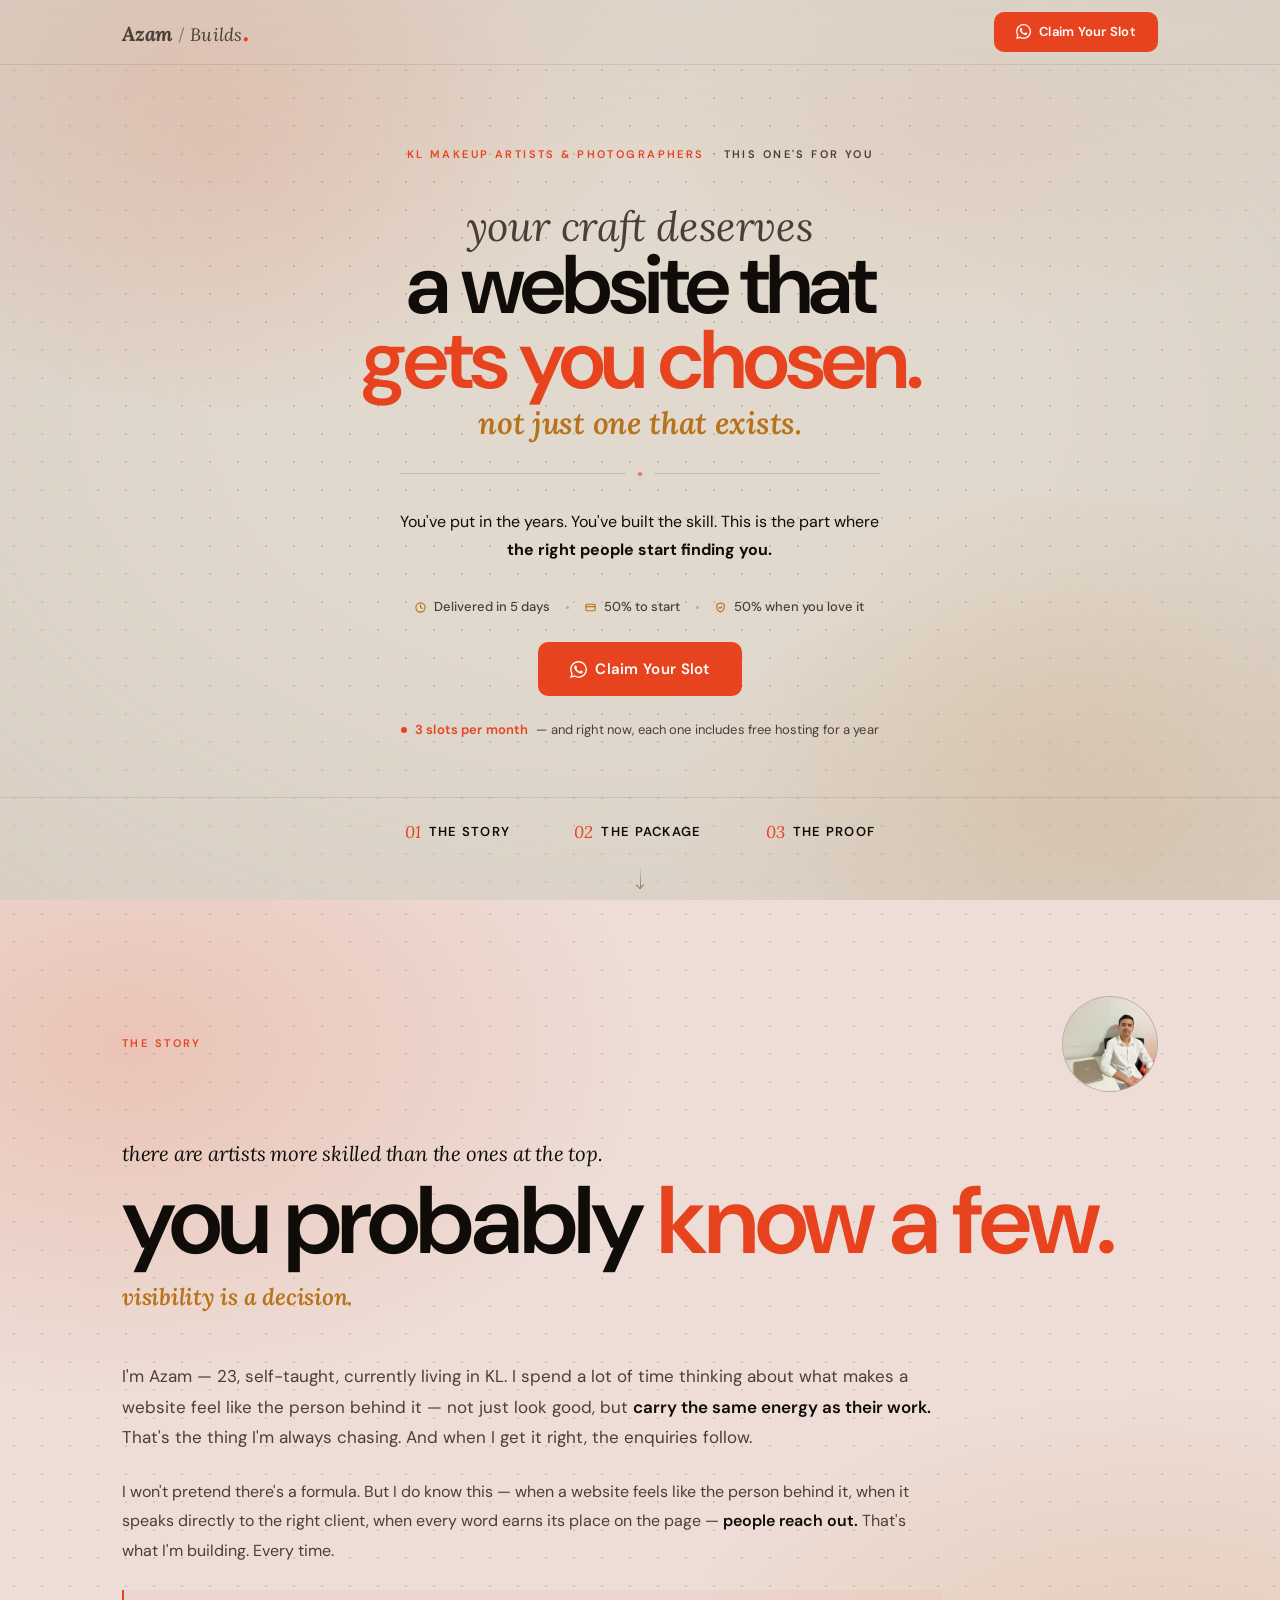
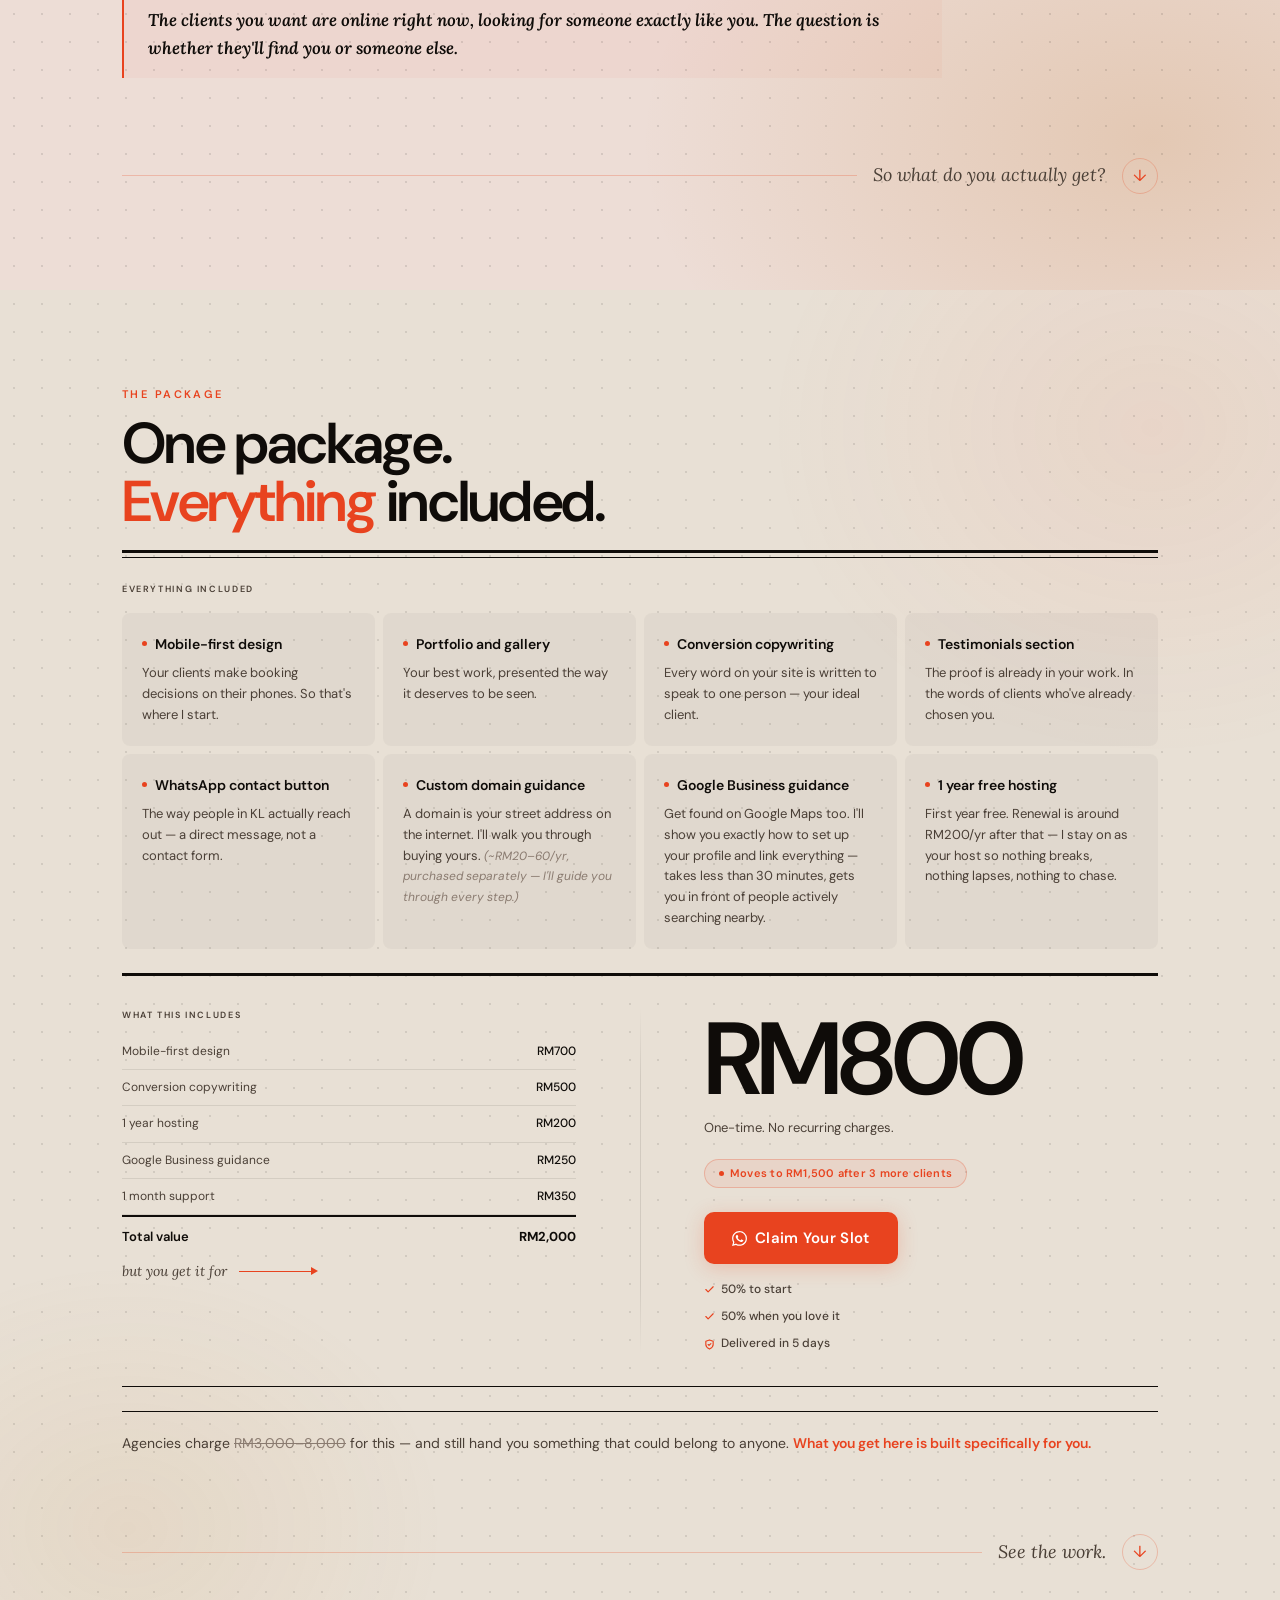
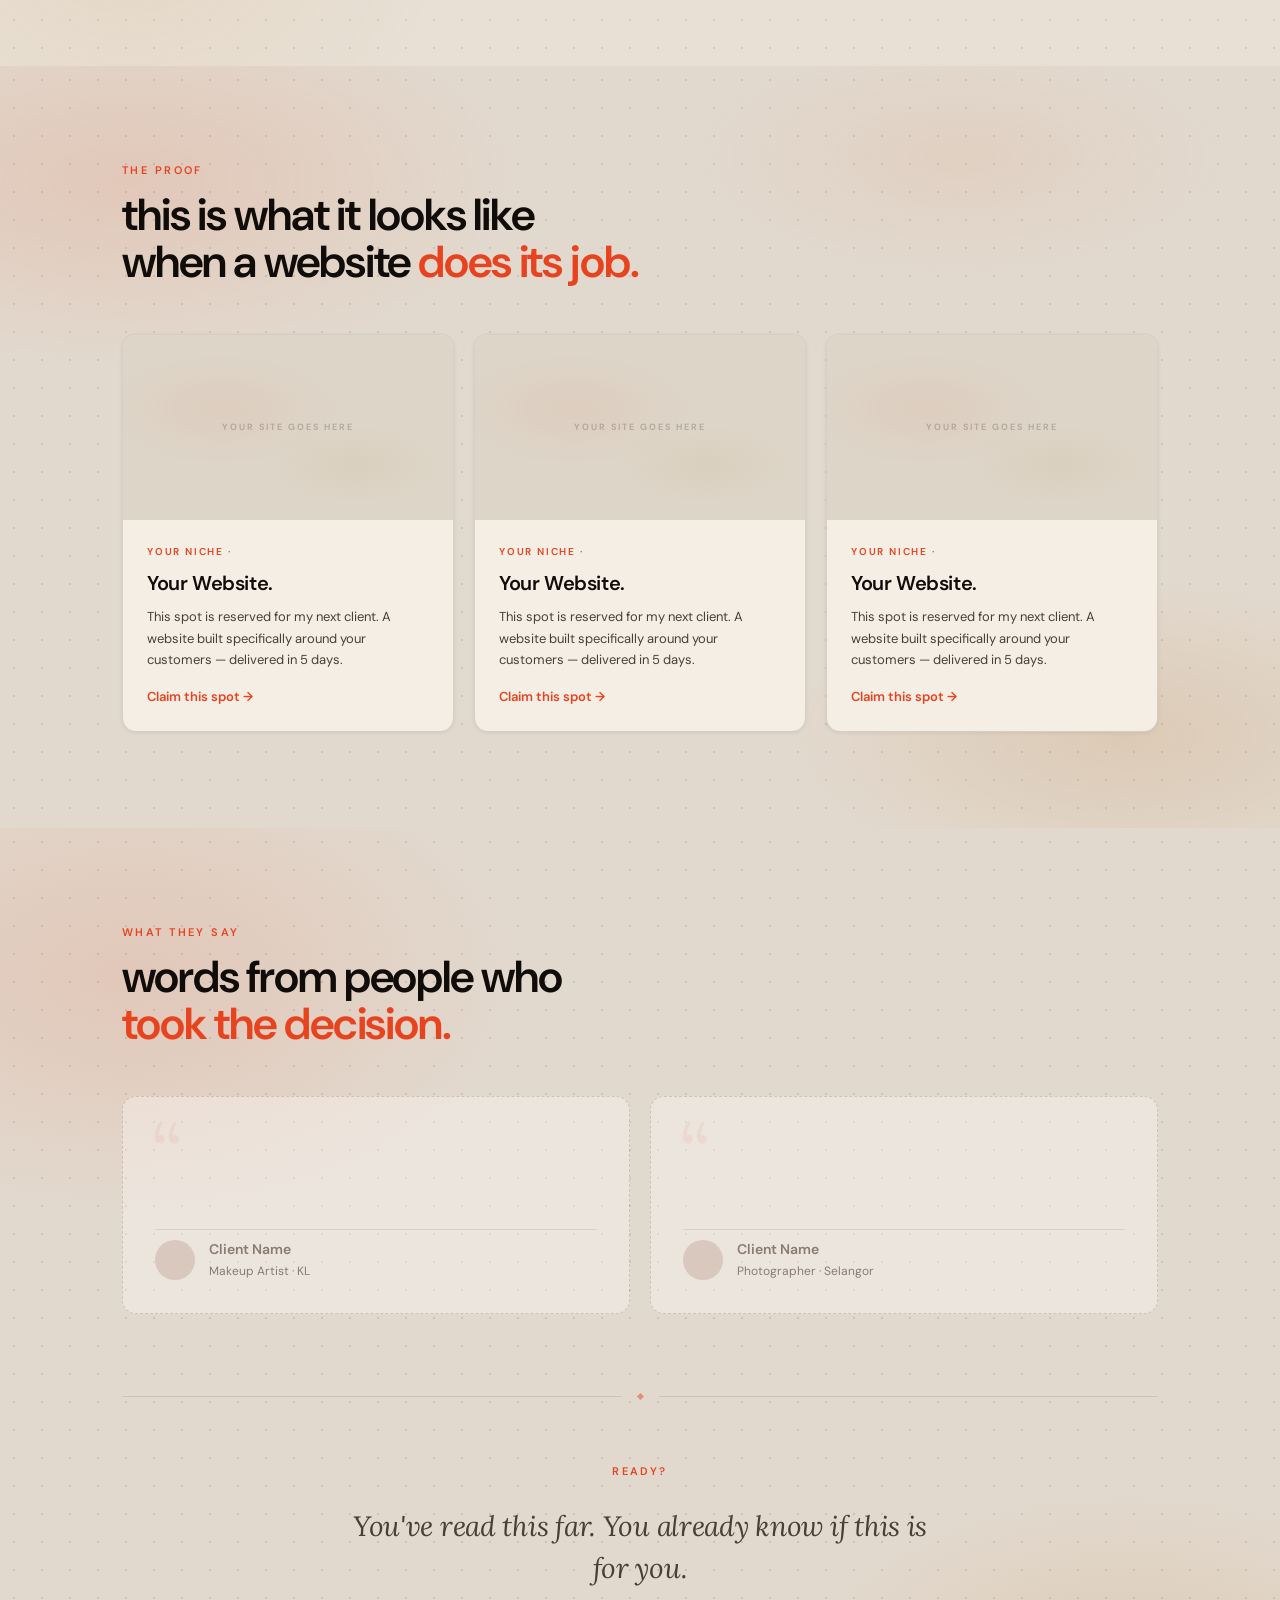
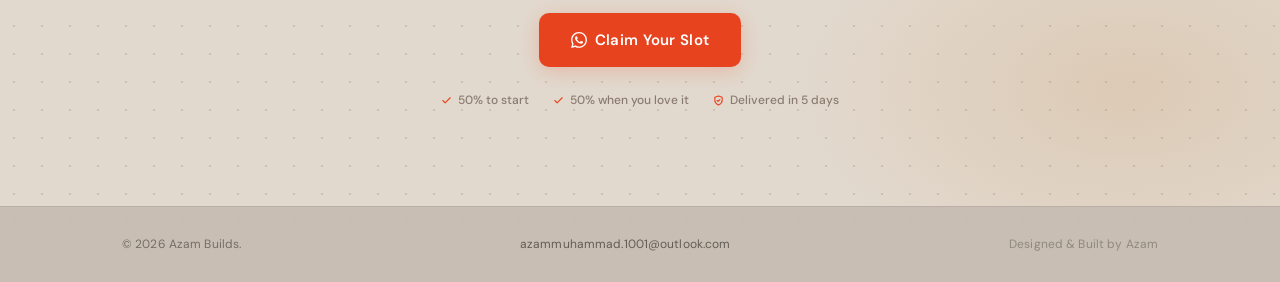
==== index.html @ ad7215a8 "Add photo" ====
<!DOCTYPE html>
<html lang="en">

<head>
    <meta charset="UTF-8">
    <meta name="viewport" content="width=device-width, initial-scale=1.0">
    <title>Azam / Builds — Web Developer KL | Websites That Get You Chosen</title>
    <meta name="description"
        content="KL-based web developer building websites for makeup artists and photographers that turn visitors into enquiries. Delivered in 5 days from RM800.">
    <link rel="preconnect" href="https://fonts.googleapis.com">
    <link rel="preconnect" href="https://fonts.gstatic.com" crossorigin>
    <link
        href="https://fonts.googleapis.com/css2?family=Lora:ital,wght@0,400;0,600;0,700;1,400;1,600;1,700&family=DM+Sans:ital,opsz,wght@0,9..40,300..700;1,9..40,300..700&display=swap"
        rel="stylesheet" media="print" onload="this.media='all'">
    <noscript>
        <link
            href="https://fonts.googleapis.com/css2?family=Lora:ital,wght@0,400;0,600;0,700;1,400;1,600;1,700&family=DM+Sans:ital,opsz,wght@0,9..40,300..700;1,9..40,300..700&display=swap"
            rel="stylesheet">
    </noscript>
    <link rel="stylesheet" href="./style.css">
</head>

<body>

    <header class="header" role="banner">
        <div class="container">
            <nav class="nav" aria-label="Main navigation">
                <a href="#home" class="nav__logo" aria-label="Azam Builds — home">
                    <span class="nav__logo-azam">Azam</span>
                    <span class="nav__logo-slash" aria-hidden="true">/</span>
                    <span class="nav__logo-builds">Builds</span>
                    <span class="nav__logo-dot" aria-hidden="true">.</span>
                </a>
                <a href="https://wa.me/601161591507?text=Hi%20Azam%2C%20I%27d%20like%20to%20claim%20a%20slot%20for%20my%20website."
                    class="btn-primary nav__cta" target="_blank" rel="noopener noreferrer"
                    aria-label="Claim your slot — chat on WhatsApp">
                    <svg width="15" height="15" viewBox="0 0 24 24" fill="currentColor" aria-hidden="true">
                        <path
                            d="M17.472 14.382c-.297-.149-1.758-.867-2.03-.967-.273-.099-.471-.148-.67.15-.197.297-.767.966-.94 1.164-.173.199-.347.223-.644.075-.297-.15-1.255-.463-2.39-1.475-.883-.788-1.48-1.761-1.653-2.059-.173-.297-.018-.458.13-.606.134-.133.298-.347.446-.52.149-.174.198-.298.298-.497.099-.198.05-.371-.025-.52-.075-.149-.669-1.612-.916-2.207-.242-.579-.487-.5-.669-.51-.173-.008-.371-.01-.57-.01-.198 0-.52.074-.792.372-.272.297-1.04 1.016-1.04 2.479 0 1.462 1.065 2.875 1.213 3.074.149.198 2.096 3.2 5.077 4.487.709.306 1.262.489 1.694.625.712.227 1.36.195 1.871.118.571-.085 1.758-.719 2.006-1.413.248-.694.248-1.289.173-1.413-.074-.124-.272-.198-.57-.347m-5.421 7.403h-.004a9.87 9.87 0 01-5.031-1.378l-.361-.214-3.741.982.998-3.648-.235-.374a9.86 9.86 0 01-1.51-5.26c.001-5.45 4.436-9.884 9.888-9.884 2.64 0 5.122 1.03 6.988 2.898a9.825 9.825 0 012.893 6.994c-.003 5.45-4.437 9.884-9.885 9.884m8.413-18.297A11.815 11.815 0 0012.05 0C5.495 0 .16 5.335.157 11.892c0 2.096.547 4.142 1.588 5.945L.057 24l6.305-1.654a11.882 11.882 0 005.683 1.448h.005c6.554 0 11.89-5.335 11.893-11.893a11.821 11.821 0 00-3.48-8.413z" />
                    </svg>
                    Claim Your Slot
                </a>
            </nav>
        </div>
    </header>

    <main id="home">

        <section class="hero" id="hero" aria-labelledby="hero-heading">
            <div class="hero__bg-dots" aria-hidden="true"></div>
            <div class="hero__bg-vignette" aria-hidden="true"></div>
            <div class="hero__bg-glow hero__bg-glow--coral" aria-hidden="true"></div>
            <div class="hero__bg-glow hero__bg-glow--gold" aria-hidden="true"></div>
            <div class="container">
                <div class="hero__inner">
                    <p class="hero__eyebrow fade-up"
                        aria-label="For KL makeup artists and photographers — this one's for you">
                        <span class="hero__eyebrow-segment hero__eyebrow-segment--primary">KL Makeup Artists &amp;
                            Photographers</span>
                        <span class="hero__eyebrow-sep" aria-hidden="true">·</span>
                        <span class="hero__eyebrow-segment hero__eyebrow-segment--secondary">This one's for you</span>
                    </p>
                    <h1 class="hero__heading fade-up fade-up-d1" id="hero-heading">
                        <span class="hero__heading-thin">your craft deserves</span>
                        <span class="hero__heading-bold">
                            a website that<br>
                            <em class="hero__heading-accent">gets you chosen.</em>
                        </span>
                        <span class="hero__heading-serif">not just one that exists.</span>
                    </h1>
                    <div class="hero__divider fade-up fade-up-d2" aria-hidden="true">
                        <span class="hero__divider-line"></span>
                        <span class="hero__divider-diamond"></span>
                        <span class="hero__divider-line"></span>
                    </div>
                    <p class="hero__sub fade-up fade-up-d2">
                        You've put in the years. You've built the skill.
                        This is the part where <strong>the right people start finding you.</strong>
                    </p>
                    <div class="hero__cta-group fade-up fade-up-d3">
                        <ul class="hero__guarantee-strip" role="list" aria-label="What's included">
                            <li class="hero__guarantee-item">
                                <svg width="11" height="11" viewBox="0 0 24 24" fill="none" stroke="currentColor"
                                    stroke-width="2.5" stroke-linecap="round" stroke-linejoin="round"
                                    aria-hidden="true">
                                    <circle cx="12" cy="12" r="10" />
                                    <polyline points="12 6 12 12 16 14" />
                                </svg>
                                Delivered in 5 days
                            </li>
                            <li class="hero__guarantee-sep" aria-hidden="true"></li>
                            <li class="hero__guarantee-item">
                                <svg width="11" height="11" viewBox="0 0 24 24" fill="none" stroke="currentColor"
                                    stroke-width="2.5" stroke-linecap="round" stroke-linejoin="round"
                                    aria-hidden="true">
                                    <rect x="2" y="5" width="20" height="14" rx="2" />
                                    <line x1="2" y1="10" x2="22" y2="10" />
                                </svg>
                                50% to start
                            </li>
                            <li class="hero__guarantee-sep" aria-hidden="true"></li>
                            <li class="hero__guarantee-item">
                                <svg width="11" height="11" viewBox="0 0 24 24" fill="none" stroke="currentColor"
                                    stroke-width="2.5" stroke-linecap="round" stroke-linejoin="round"
                                    aria-hidden="true">
                                    <path d="M12 22s8-4 8-10V5l-8-3-8 3v7c0 6 8 10 8 10z" />
                                    <polyline points="9 12 11 14 15 10" />
                                </svg>
                                50% when you love it
                            </li>
                        </ul>
                        <a href="https://wa.me/601161591507?text=Hi%20Azam%2C%20I%27d%20like%20to%20claim%20a%20slot%20for%20my%20website."
                            class="btn-primary btn-primary--large" target="_blank" rel="noopener noreferrer"
                            aria-label="Claim your slot — chat with Azam on WhatsApp">
                            <svg width="17" height="17" viewBox="0 0 24 24" fill="currentColor" aria-hidden="true">
                                <path
                                    d="M17.472 14.382c-.297-.149-1.758-.867-2.03-.967-.273-.099-.471-.148-.67.15-.197.297-.767.966-.94 1.164-.173.199-.347.223-.644.075-.297-.15-1.255-.463-2.39-1.475-.883-.788-1.48-1.761-1.653-2.059-.173-.297-.018-.458.13-.606.134-.133.298-.347.446-.52.149-.174.198-.298.298-.497.099-.198.05-.371-.025-.52-.075-.149-.669-1.612-.916-2.207-.242-.579-.487-.5-.669-.51-.173-.008-.371-.01-.57-.01-.198 0-.52.074-.792.372-.272.297-1.04 1.016-1.04 2.479 0 1.462 1.065 2.875 1.213 3.074.149.198 2.096 3.2 5.077 4.487.709.306 1.262.489 1.694.625.712.227 1.36.195 1.871.118.571-.085 1.758-.719 2.006-1.413.248-.694.248-1.289.173-1.413-.074-.124-.272-.198-.57-.347m-5.421 7.403h-.004a9.87 9.87 0 01-5.031-1.378l-.361-.214-3.741.982.998-3.648-.235-.374a9.86 9.86 0 01-1.51-5.26c.001-5.45 4.436-9.884 9.888-9.884 2.64 0 5.122 1.03 6.988 2.898a9.825 9.825 0 012.893 6.994c-.003 5.45-4.437 9.884-9.885 9.884m8.413-18.297A11.815 11.815 0 0012.05 0C5.495 0 .16 5.335.157 11.892c0 2.096.547 4.142 1.588 5.945L.057 24l6.305-1.654a11.882 11.882 0 005.683 1.448h.005c6.554 0 11.89-5.335 11.893-11.893a11.821 11.821 0 00-3.48-8.413z" />
                            </svg>
                            Claim Your Slot
                        </a>
                        <p class="hero__scarcity">
                            <span class="hero__scarcity-pulse" aria-hidden="true"></span>
                            <strong>3 slots per month</strong> — and right now, each one includes free hosting for a
                            year
                        </p>
                    </div>
                </div>
            </div>
            <div class="hero__scroll-hint fade-up fade-up-d4" aria-label="Page sections">
                <div class="container">
                    <nav class="hero__scroll-nav" aria-label="Jump to section">
                        <a href="#story" class="hero__scroll-item">
                            <span class="hero__scroll-num" aria-hidden="true">01</span>
                            <span class="hero__scroll-label">The Story</span>
                        </a>

                        <a href="#package" class="hero__scroll-item">
                            <span class="hero__scroll-num" aria-hidden="true">02</span>
                            <span class="hero__scroll-label">The Package</span>
                        </a>

                        <a href="#proof" class="hero__scroll-item">
                            <span class="hero__scroll-num" aria-hidden="true">03</span>
                            <span class="hero__scroll-label">The Proof</span>
                        </a>
                    </nav>
                    <span class="hero__scroll-arrow" aria-hidden="true">
                        <span class="hero__scroll-arrow-line"></span>
                        <span class="hero__scroll-arrow-tip"></span>
                    </span>
                </div>
            </div>
        </section>

        <section class="about" id="story" aria-labelledby="about-heading">
            <div class="container">
                <div class="about__inner">
                    <div class="about__top">
                        <p class="about__label" id="about-heading">The Story</p>
                        <div class="about__photo" aria-label="Photo of Azam">
                            <img src="./images/profile_001.jpg" alt="Azam — Web Developer KL" width="96" height="96">
                        </div>
                    </div>
                    <div class="about__headline">
                        <span class="about__headline-thin">there are artists more skilled than the ones at the
                            top.</span>
                        <h2 class="about__headline-bold">
                            you probably
                            <em class="about__headline-accent">know a few.</em>
                        </h2>
                        <span class="about__headline-serif">visibility is a decision.</span>
                    </div>
                    <div class="about__copy">
                        <p class="about__para about__para--lead">
                            I'm Azam — 23, self-taught, currently living in KL.
                            I spend a lot of time thinking about what makes a website
                            feel like the person behind it — not just look good, but
                            <strong>carry the same energy as their work.</strong>
                            That's the thing I'm always chasing. And when I get it right,
                            the enquiries follow.
                        </p>
                        <p class="about__para">
                            I won't pretend there's a formula. But I do know this —
                            when a website feels like the person behind it, when it speaks
                            directly to the right client, when every word earns its place
                            on the page — <strong>people reach out.</strong>
                            That's what I'm building. Every time.
                        </p>
                        <blockquote class="about__pull">
                            The clients you want are online right now, looking for someone
                            exactly like you. The question is whether they'll find you
                            or someone else.
                        </blockquote>
                    </div>
                    <div class="about__transition" aria-hidden="true">
                        <span class="about__transition-line"></span>
                        <span class="about__transition-text">So what do you actually get?</span>
                        <a href="#package" class="about__transition-arrow" aria-label="Go to package section">↓</a>
                    </div>
                </div>
            </div>
        </section>

        <section class="package" id="package" aria-labelledby="package-heading">
            <div class="container">
                <span class="pkg-label">The Package</span>
                <div class="pkg-top">
                    <h2 class="pkg-title" id="package-heading">
                        One package.<br>
                        <em>Everything</em> included.
                    </h2>
                </div>
                <div class="pkg-rule-thick" aria-hidden="true"></div>
                <div class="pkg-rule-thin" aria-hidden="true"></div>
                <span class="pkg-bottom-label" aria-hidden="true">Everything included</span>
                <div class="pkg-benefits">
                    <div class="pkg-benefit">
                        <p class="pkg-benefit-title">Mobile-first design</p>
                        <p class="pkg-benefit-desc">Your clients make booking decisions on their phones. So that's where
                            I start.</p>
                    </div>
                    <div class="pkg-benefit">
                        <p class="pkg-benefit-title">Portfolio and gallery</p>
                        <p class="pkg-benefit-desc">Your best work, presented the way it deserves to be seen.</p>
                    </div>
                    <div class="pkg-benefit">
                        <p class="pkg-benefit-title">Conversion copywriting</p>
                        <p class="pkg-benefit-desc">Every word on your site is written to speak to one person — your
                            ideal client.</p>
                    </div>
                    <div class="pkg-benefit">
                        <p class="pkg-benefit-title">Testimonials section</p>
                        <p class="pkg-benefit-desc">The proof is already in your work. In the words of clients who've
                            already chosen you.</p>
                    </div>
                    <div class="pkg-benefit">
                        <p class="pkg-benefit-title">WhatsApp contact button</p>
                        <p class="pkg-benefit-desc">The way people in KL actually reach out — a direct message, not a
                            contact form.</p>
                    </div>
                    <div class="pkg-benefit">
                        <p class="pkg-benefit-title">Custom domain guidance</p>
                        <p class="pkg-benefit-desc">A domain is your street address on the internet. I'll walk you
                            through buying yours. <em>(~RM20–60/yr, purchased separately — I'll guide you through every
                                step.)</em></p>
                    </div>
                    <div class="pkg-benefit">
                        <p class="pkg-benefit-title">Google Business guidance</p>
                        <p class="pkg-benefit-desc">Get found on Google Maps too. I'll show you exactly how to set up
                            your profile and link everything — takes less than 30 minutes, gets you in front of people
                            actively searching nearby.</p>
                    </div>
                    <div class="pkg-benefit">
                        <p class="pkg-benefit-title">1 year free hosting</p>
                        <p class="pkg-benefit-desc">First year free. Renewal is around RM200/yr after that — I stay on
                            as your host so nothing breaks, nothing lapses, nothing to chase.</p>
                    </div>
                </div>
                <div class="pkg-middle">
                    <div class="pkg-left-col">
                        <span class="pkg-value-label">What this includes</span>
                        <div class="pkg-value-stack">
                            <div class="pkg-value-item">Mobile-first design <span>RM700</span></div>
                            <div class="pkg-value-item">Conversion copywriting <span>RM500</span></div>
                            <div class="pkg-value-item">1 year hosting <span>RM200</span></div>
                            <div class="pkg-value-item">Google Business guidance <span>RM250</span></div>
                            <div class="pkg-value-item">1 month support <span>RM350</span></div>
                        </div>
                        <div class="pkg-value-total">Total value <strong>RM2,000</strong></div>
                        <div class="pkg-arrow-bridge" aria-hidden="true">
                            but you get it for
                            <span class="pkg-arrow-bridge-arrow">
                                <span class="pkg-arrow-bridge-line"></span>
                                <span class="pkg-arrow-bridge-head"></span>
                            </span>
                        </div>
                    </div>
                    <div class="pkg-right-col">
                        <p class="pkg-price">RM800</p>
                        <span class="pkg-price-note">One-time. No recurring charges.</span>
                        <div class="pkg-urgency">
                            <span class="pkg-urgency-dot" aria-hidden="true"></span>
                            Moves to RM1,500 after 3 more clients
                        </div>
                        <a href="https://wa.me/601161591507?text=Hi%20Azam%2C%20I%27d%20like%20to%20claim%20a%20slot%20for%20my%20website."
                            class="pkg-cta" target="_blank" rel="noopener noreferrer"
                            aria-label="Claim your slot via WhatsApp">
                            <svg aria-hidden="true" viewBox="0 0 24 24" fill="currentColor">
                                <path
                                    d="M17.472 14.382c-.297-.149-1.758-.867-2.03-.967-.273-.099-.471-.148-.67.15-.197.297-.767.966-.94 1.164-.173.199-.347.223-.644.075-.297-.15-1.255-.463-2.39-1.475-.883-.788-1.48-1.761-1.653-2.059-.173-.297-.018-.458.13-.606.134-.133.298-.347.446-.52.149-.174.198-.298.298-.497.099-.198.05-.371-.025-.52-.075-.149-.669-1.612-.916-2.207-.242-.579-.487-.5-.669-.51-.173-.008-.371-.01-.57-.01-.198 0-.52.074-.792.372-.272.297-1.04 1.016-1.04 2.479 0 1.462 1.065 2.875 1.213 3.074.149.198 2.096 3.2 5.077 4.487.709.306 1.262.489 1.694.625.712.227 1.36.195 1.871.118.571-.085 1.758-.719 2.006-1.413.248-.694.248-1.289.173-1.413-.074-.124-.272-.198-.57-.347m-5.421 7.403h-.004a9.87 9.87 0 01-5.031-1.378l-.361-.214-3.741.982.998-3.648-.235-.374a9.86 9.86 0 01-1.51-5.26c.001-5.45 4.436-9.884 9.888-9.884 2.64 0 5.122 1.03 6.988 2.898a9.825 9.825 0 012.893 6.994c-.003 5.45-4.437 9.884-9.885 9.884m8.413-18.297A11.815 11.815 0 0012.05 0C5.495 0 .16 5.335.157 11.892c0 2.096.547 4.142 1.588 5.945L.057 24l6.305-1.654a11.882 11.882 0 005.683 1.448h.005c6.554 0 11.89-5.335 11.893-11.893a11.821 11.821 0 00-3.48-8.413z" />
                            </svg>
                            Claim Your Slot
                        </a>
                        <div class="pkg-trust">
                            <span class="pkg-trust-item">
                                <svg aria-hidden="true" width="11" height="11" viewBox="0 0 24 24" fill="none"
                                    stroke="currentColor" stroke-width="2.5" stroke-linecap="round"
                                    stroke-linejoin="round">
                                    <polyline points="20 6 9 17 4 12" />
                                </svg>
                                50% to start
                            </span>
                            <span class="pkg-trust-item">
                                <svg aria-hidden="true" width="11" height="11" viewBox="0 0 24 24" fill="none"
                                    stroke="currentColor" stroke-width="2.5" stroke-linecap="round"
                                    stroke-linejoin="round">
                                    <polyline points="20 6 9 17 4 12" />
                                </svg>
                                50% when you love it
                            </span>
                            <span class="pkg-trust-item">
                                <svg aria-hidden="true" width="11" height="11" viewBox="0 0 24 24" fill="none"
                                    stroke="currentColor" stroke-width="2.5" stroke-linecap="round"
                                    stroke-linejoin="round">
                                    <path d="M12 22s8-4 8-10V5l-8-3-8 3v7c0 6 8 10 8 10z" />
                                    <polyline points="9 12 11 14 15 10" />
                                </svg>
                                Delivered in 5 days
                            </span>
                        </div>
                    </div>
                </div>
                <div class="pkg-footer">
                    <p class="pkg-anchor-text">Agencies charge <s>RM3,000–8,000</s> for this — and still hand you
                        something that could belong to anyone. <strong>What you get here is built specifically for
                            you.</strong></p>
                </div>
                <div class="about__transition" aria-hidden="true">
                    <span class="about__transition-line"></span>
                    <span class="about__transition-text">See the work.</span>
                    <a href="#proof" class="about__transition-arrow" aria-label="Go to work section">↓</a>
                </div>
            </div>
        </section>

        <section class="proof" id="proof" aria-labelledby="proof-heading">
            <div class="container">
                <span class="proof-label">The Proof</span>
                <h2 class="proof-title" id="proof-heading">
                    this is what it looks like<br>
                    when a website <em>does its job.</em>
                </h2>
                <div class="proof-grid">
                    <article class="proof-card">
                        <div class="proof-thumb" aria-hidden="true">
                            <span class="proof-thumb-label">Your site goes here</span>
                        </div>
                        <div class="proof-body">
                            <span class="proof-meta">Your Niche ·</span>
                            <p class="proof-name">Your Website.</p>
                            <p class="proof-desc">This spot is reserved for my next client. A website built specifically
                                around your customers — delivered in 5 days.</p>
                            <a href="https://wa.me/601161591507?text=Hi%20Azam%2C%20I%27d%20like%20to%20claim%20a%20slot%20for%20my%20website."
                                class="proof-link" target="_blank" rel="noopener noreferrer">Claim this spot →</a>
                        </div>
                    </article>
                    <article class="proof-card">
                        <div class="proof-thumb" aria-hidden="true">
                            <span class="proof-thumb-label">Your site goes here</span>
                        </div>
                        <div class="proof-body">
                            <span class="proof-meta">Your Niche ·</span>
                            <p class="proof-name">Your Website.</p>
                            <p class="proof-desc">This spot is reserved for my next client. A website built specifically
                                around your customers — delivered in 5 days.</p>
                            <a href="https://wa.me/601161591507?text=Hi%20Azam%2C%20I%27d%20like%20to%20claim%20a%20slot%20for%20my%20website."
                                class="proof-link" target="_blank" rel="noopener noreferrer">Claim this spot →</a>
                        </div>
                    </article>
                    <article class="proof-card">
                        <div class="proof-thumb" aria-hidden="true">
                            <span class="proof-thumb-label">Your site goes here</span>
                        </div>
                        <div class="proof-body">
                            <span class="proof-meta">Your Niche ·</span>
                            <p class="proof-name">Your Website.</p>
                            <p class="proof-desc">This spot is reserved for my next client. A website built specifically
                                around your customers — delivered in 5 days.</p>
                            <a href="https://wa.me/601161591507?text=Hi%20Azam%2C%20I%27d%20like%20to%20claim%20a%20slot%20for%20my%20website."
                                class="proof-link" target="_blank" rel="noopener noreferrer">Claim this spot →</a>
                        </div>
                    </article>
                </div>
            </div>
        </section>

        <section class="finale" id="testimonials" aria-labelledby="finale-heading">
            <div class="container">
                <span class="testi-label">What They Say</span>
                <h2 class="testi-title" id="finale-heading">
                    words from people who<br>
                    <em>took the decision.</em>
                </h2>
                <div class="testi-grid">
                    <div class="testi-card">
                        <p class="testi-quote"></p>
                        <div class="testi-meta">
                            <div class="testi-avatar" aria-hidden="true"></div>
                            <div>
                                <p class="testi-name">Client Name</p>
                                <p class="testi-role">Makeup Artist · KL</p>
                            </div>
                        </div>
                    </div>
                    <div class="testi-card">
                        <p class="testi-quote"></p>
                        <div class="testi-meta">
                            <div class="testi-avatar" aria-hidden="true"></div>
                            <div>
                                <p class="testi-name">Client Name</p>
                                <p class="testi-role">Photographer · Selangor</p>
                            </div>
                        </div>
                    </div>
                </div>
                <div class="testi-divider" aria-hidden="true">
                    <span class="testi-divider-line"></span>
                    <span class="testi-divider-diamond"></span>
                    <span class="testi-divider-line"></span>
                </div>
                <div class="cta-block">
                    <span class="cta-eyebrow">Ready?</span>
                    <h2 class="cta-headline"><em>You've read this far. You already know if this is for you.</em></h2>
                    <a href="https://wa.me/601161591507?text=Hi%20Azam%2C%20I%27d%20like%20to%20claim%20a%20slot%20for%20my%20website."
                        class="cta-btn" target="_blank" rel="noopener noreferrer"
                        aria-label="Claim your slot via WhatsApp">
                        <svg aria-hidden="true" viewBox="0 0 24 24" fill="currentColor">
                            <path
                                d="M17.472 14.382c-.297-.149-1.758-.867-2.03-.967-.273-.099-.471-.148-.67.15-.197.297-.767.966-.94 1.164-.173.199-.347.223-.644.075-.297-.15-1.255-.463-2.39-1.475-.883-.788-1.48-1.761-1.653-2.059-.173-.297-.018-.458.13-.606.134-.133.298-.347.446-.52.149-.174.198-.298.298-.497.099-.198.05-.371-.025-.52-.075-.149-.669-1.612-.916-2.207-.242-.579-.487-.5-.669-.51-.173-.008-.371-.01-.57-.01-.198 0-.52.074-.792.372-.272.297-1.04 1.016-1.04 2.479 0 1.462 1.065 2.875 1.213 3.074.149.198 2.096 3.2 5.077 4.487.709.306 1.262.489 1.694.625.712.227 1.36.195 1.871.118.571-.085 1.758-.719 2.006-1.413.248-.694.248-1.289.173-1.413-.074-.124-.272-.198-.57-.347m-5.421 7.403h-.004a9.87 9.87 0 01-5.031-1.378l-.361-.214-3.741.982.998-3.648-.235-.374a9.86 9.86 0 01-1.51-5.26c.001-5.45 4.436-9.884 9.888-9.884 2.64 0 5.122 1.03 6.988 2.898a9.825 9.825 0 012.893 6.994c-.003 5.45-4.437 9.884-9.885 9.884m8.413-18.297A11.815 11.815 0 0012.05 0C5.495 0 .16 5.335.157 11.892c0 2.096.547 4.142 1.588 5.945L.057 24l6.305-1.654a11.882 11.882 0 005.683 1.448h.005c6.554 0 11.89-5.335 11.893-11.893a11.821 11.821 0 00-3.48-8.413z" />
                        </svg>
                        Claim Your Slot
                    </a>
                    <div class="cta-trust">
                        <span class="cta-trust-item">
                            <svg aria-hidden="true" width="11" height="11" viewBox="0 0 24 24" fill="none"
                                stroke="currentColor" stroke-width="2.5" stroke-linecap="round" stroke-linejoin="round">
                                <polyline points="20 6 9 17 4 12" />
                            </svg>
                            50% to start
                        </span>
                        <span class="cta-trust-item">
                            <svg aria-hidden="true" width="11" height="11" viewBox="0 0 24 24" fill="none"
                                stroke="currentColor" stroke-width="2.5" stroke-linecap="round" stroke-linejoin="round">
                                <polyline points="20 6 9 17 4 12" />
                            </svg>
                            50% when you love it
                        </span>
                        <span class="cta-trust-item">
                            <svg aria-hidden="true" width="11" height="11" viewBox="0 0 24 24" fill="none"
                                stroke="currentColor" stroke-width="2.5" stroke-linecap="round" stroke-linejoin="round">
                                <path d="M12 22s8-4 8-10V5l-8-3-8 3v7c0 6 8 10 8 10z" />
                                <polyline points="9 12 11 14 15 10" />
                            </svg>
                            Delivered in 5 days
                        </span>
                    </div>
                </div>
            </div>
        </section>

    </main>

    <footer class="footer">
        <div class="container">
            <div class="footer-inner">
                <span class="footer-copy">&copy; 2026 Azam Builds.</span>
                <a href="mailto:azammuhammad.1001@outlook.com"
                    class="footer-email">azammuhammad.1001&#64;outlook.com</a>
                <span class="footer-credit">Designed &amp; Built by Azam</span>
            </div>
        </div>
    </footer>

    <script src="./script.js" defer></script>

</body>

</html>
---- style.css ----
*, *::before, *::after {
  margin: 0;
  padding: 0;
  box-sizing: border-box;
}

html {
  scroll-behavior: smooth;
  -webkit-text-size-adjust: 100%;
}

body {
  font-family: 'DM Sans', sans-serif;
  background-color: #E2D9CE;
  color: #0F0C09;
  overflow-x: hidden;
  line-height: 1.6;
  -webkit-font-smoothing: antialiased;
  -moz-osx-font-smoothing: grayscale;
}

img, picture, video, canvas, svg {
  display: block;
  max-width: 100%;
}

input, button, textarea, select {
  font: inherit;
}

p, h1, h2, h3, h4, h5, h6 {
  overflow-wrap: break-word;
}

a {
  text-decoration: none;
  color: inherit;
}

ul, ol {
  list-style: none;
}

button {
  border: none;
  background: none;
  cursor: pointer;
}

:root {
  --bg:               #E2D9CE;
  --bg-surface:       #D8CEC2;
  --ink:              #0F0C09;
  --ink-2:            #4A3F36;
  --ink-3:            #8A7B70;
  --coral:            #E8431F;
  --coral-dim:        #CC3A18;
  --coral-light:      rgba(232, 67, 31, 0.06);
  --coral-border:     rgba(232, 67, 31, 0.25);
  --gold:             #B8721A;
  --border:           rgba(15, 12, 9, 0.09);
  --border-strong:    rgba(15, 12, 9, 0.14);
  --font-serif:       'Lora', serif;
  --font-body:        'DM Sans', sans-serif;
  --space-1:          0.25rem;
  --space-2:          0.5rem;
  --space-3:          0.75rem;
  --space-4:          1rem;
  --space-5:          1.25rem;
  --space-6:          1.5rem;
  --space-8:          2rem;
  --space-10:         2.5rem;
  --space-12:         3rem;
  --space-16:         4rem;
  --space-20:         5rem;
  --space-24:         6rem;
  --radius-sm:        0.375rem;
  --radius-md:        0.625rem;
  --radius-lg:        1rem;
  --radius-xl:        1.5rem;
  --radius-full:      9999px;
  --shadow-sm:        0 1px 4px rgba(15, 12, 9, 0.07);
  --shadow-md:        0 4px 24px rgba(15, 12, 9, 0.1);
  --shadow-coral:     0 4px 20px rgba(232, 67, 31, 0.22);
  --transition:       0.2s ease;
  --transition-slow:  0.4s ease;
}

.container {
  max-width: 1100px;
  margin: 0 auto;
  padding: 0 var(--space-8);
}

.btn-primary {
  display: inline-flex;
  align-items: center;
  gap: var(--space-2);
  background-color: var(--coral);
  color: #fff;
  font-family: var(--font-body);
  font-size: 0.875rem;
  font-weight: 600;
  padding: 0.75rem 1.5rem;
  border-radius: var(--radius-md);
  letter-spacing: 0.02em;
  white-space: nowrap;
  cursor: pointer;
  transition: background-color var(--transition), transform var(--transition), box-shadow var(--transition);
}

.btn-primary:hover {
  background-color: var(--coral-dim);
  transform: translateY(-1px);
  box-shadow: var(--shadow-coral);
}

.btn-primary--large {
  font-size: 0.9375rem;
  padding: 0.9375rem 2rem;
}

.fade-up {
  opacity: 0;
  transform: translateY(16px);
  transition: opacity 0.55s ease, transform 0.55s ease;
}

.fade-up.visible {
  opacity: 1;
  transform: translateY(0);
}

.fade-up-d1 { transition-delay: 0.1s; }
.fade-up-d2 { transition-delay: 0.2s; }
.fade-up-d3 { transition-delay: 0.3s; }
.fade-up-d4 { transition-delay: 0.4s; }

.header {
  position: fixed;
  top: 0;
  left: 0;
  right: 0;
  z-index: 999;
  backdrop-filter: blur(18px);
  -webkit-backdrop-filter: blur(18px);
  border-bottom: 1px solid var(--border);
}

.nav {
  display: flex;
  align-items: center;
  justify-content: space-between;
  height: 64px;
}

.nav__logo {
  display: inline-flex;
  align-items: baseline;
  gap: 0;
  flex-shrink: 0;
}

.nav__logo-azam {
  font-family: var(--font-serif);
  font-weight: 700;
  font-style: italic;
  font-size: 1.25rem;
  letter-spacing: -0.01em;
  color: var(--ink-2);
  line-height: 1;
}

.nav__logo-slash {
  font-family: var(--font-body);
  font-weight: 300;
  font-size: 1.125rem;
  color: var(--ink-3);
  margin: 0 0.3125rem;
  line-height: 1;
}

.nav__logo-builds {
  font-family: var(--font-serif);
  font-weight: 400;
  font-style: italic;
  font-size: 1.125rem;
  color: var(--ink-2);
  letter-spacing: 0.01em;
  line-height: 1;
}

.nav__logo-dot {
  font-family: var(--font-serif);
  font-style: italic;
  font-weight: 700;
  font-size: 1.75rem;
  color: var(--coral);
  line-height: 0.75;
  margin-left: 1px;
}

.nav__cta {
  font-size: 0.8125rem;
  padding: 0.625rem 1.375rem;
}

.hero {
  position: relative;
  min-height: 100svh;
  display: flex;
  flex-direction: column;
  padding-top: 64px;
  overflow: hidden;
  background:
    radial-gradient(ellipse 65% 55% at 12% 8%,  rgba(220, 80, 40, 0.13) 0%, transparent 65%),
    radial-gradient(ellipse 60% 50% at 88% 92%, rgba(185, 110, 30, 0.14) 0%, transparent 60%),
    radial-gradient(ellipse 50% 40% at 75% 15%, rgba(200, 90, 40, 0.07) 0%, transparent 55%),
    var(--bg);
}

.hero__bg-dots {
  position: fixed;
  inset: 0;
  background-image: radial-gradient(circle, rgba(15, 12, 9, 0.13) 1px, transparent 1px);
  background-size: 28px 28px;
  pointer-events: none;
  z-index: 0;
}

.hero__bg-vignette {
  position: fixed;
  inset: 0;
  background: radial-gradient(ellipse 80% 75% at 50% 45%, transparent 38%, rgba(210, 200, 188, 0.65) 100%);
  pointer-events: none;
  z-index: 0;
}

.hero__bg-glow {
  position: absolute;
  pointer-events: none;
  z-index: 0;
  border-radius: 50%;
}

.hero__bg-glow--coral {
  top: -10%;
  left: -10%;
  width: 55%;
  height: 55%;
  background: radial-gradient(circle, rgba(232, 67, 31, 0.06) 0%, transparent 70%);
}

.hero__bg-glow--gold {
  bottom: -10%;
  right: -10%;
  width: 55%;
  height: 55%;
  background: radial-gradient(circle, rgba(184, 114, 26, 0.07) 0%, transparent 70%);
}

.hero .container {
  position: relative;
  z-index: 1;
  flex: 1;
  display: flex;
  align-items: center;
}

.hero__inner {
  width: 100%;
  max-width: 860px;
  margin: 0 auto;
  text-align: center;
  display: flex;
  flex-direction: column;
  align-items: center;
  padding: var(--space-16) 0 var(--space-10);
}

.hero__eyebrow {
  display: inline-flex;
  align-items: center;
  gap: var(--space-2);
  margin-bottom: var(--space-10);
}

.hero__eyebrow-segment {
  font-family: var(--font-body);
  font-size: 0.6875rem;
  font-weight: 600;
  letter-spacing: 0.22em;
  text-transform: uppercase;
}

.hero__eyebrow-segment--primary {
  color: var(--coral);
}

.hero__eyebrow-segment--secondary {
  color: var(--ink-2);
}

.hero__eyebrow-sep {
  color: var(--ink-3);
  font-size: 0.8125rem;
}

.hero__heading {
  display: flex;
  flex-direction: column;
  align-items: center;
  gap: 0;
  margin-bottom: 0;
  font-style: normal;
}

.hero__heading-thin {
  display: block;
  font-family: var(--font-serif);
  font-weight: 400;
  font-style: italic;
  font-size: clamp(1.375rem, 3.2vw, 3rem);
  color: var(--ink-2);
  line-height: 1.05;
  letter-spacing: -0.01em;
}

.hero__heading-bold {
  display: block;
  font-family: var(--font-body);
  font-weight: 600;
  font-size: clamp(2.5rem, 6.5vw, 6.25rem);
  color: var(--ink);
  line-height: 0.9;
  letter-spacing: -0.04em;
}

.hero__heading-accent {
  font-style: normal;
  color: var(--coral);
}

.hero__heading-serif {
  display: block;
  font-family: var(--font-serif);
  font-weight: 600;
  font-style: italic;
  font-size: clamp(1rem, 2.4vw, 2.25rem);
  color: var(--gold);
  line-height: 1.1;
  letter-spacing: -0.01em;
  margin-top: var(--space-2);
}

.hero__divider {
  display: flex;
  align-items: center;
  width: 100%;
  max-width: 480px;
  margin: var(--space-8) 0;
}

.hero__divider-line {
  flex: 1;
  height: 1px;
  background: rgba(15, 12, 9, 0.12);
}

.hero__divider-diamond {
  width: 4px;
  height: 4px;
  background: var(--coral);
  transform: rotate(45deg);
  margin: 0 var(--space-3);
  opacity: 0.6;
  flex-shrink: 0;
}

.hero__sub {
  font-family: var(--font-body);
  font-size: 1rem;
  font-weight: 400;
  line-height: 1.8;
  color: var(--ink);
  max-width: 480px;
  margin-bottom: var(--space-8);
}

.hero__sub strong {
  color: var(--ink);
  font-weight: 700;
}

.hero__cta-group {
  display: flex;
  flex-direction: column;
  align-items: center;
  gap: var(--space-6);
  width: 100%;
}

.hero__guarantee-strip {
  display: flex;
  align-items: center;
  gap: var(--space-4);
  flex-wrap: wrap;
  justify-content: center;
}

.hero__guarantee-item {
  display: inline-flex;
  align-items: center;
  gap: var(--space-2);
  font-family: var(--font-body);
  font-size: 0.8125rem;
  font-weight: 500;
  color: var(--ink-2);
}

.hero__guarantee-item svg {
  color: var(--gold);
  flex-shrink: 0;
}

.hero__guarantee-sep {
  width: 3px;
  height: 3px;
  border-radius: 50%;
  background: var(--ink-3);
  opacity: 0.5;
  flex-shrink: 0;
}

.hero__scarcity {
  display: inline-flex;
  align-items: center;
  gap: var(--space-2);
  font-family: var(--font-body);
  font-size: 0.8125rem;
  font-weight: 400;
  color: var(--ink-2);
  letter-spacing: 0.01em;
  text-align: center;
}

.hero__scarcity strong {
  color: var(--coral);
  font-weight: 600;
}

.hero__scarcity-pulse {
  width: 6px;
  height: 6px;
  border-radius: 50%;
  background: var(--coral);
  flex-shrink: 0;
  animation: scarcityPulse 2s ease-in-out infinite;
}

@keyframes scarcityPulse {
  0%, 100% { box-shadow: 0 0 0 0 rgba(232, 67, 31, 0.4); }
  50%       { box-shadow: 0 0 0 5px rgba(232, 67, 31, 0); }
}

/* FIX 1: hero__scroll-hint — hide on mobile, fix spacing */
.hero__scroll-hint {
  position: relative;
  z-index: 1;
  border-top: 1px solid var(--border);
  margin-top: auto;
}

.hero__scroll-hint .container {
  display: flex;
  flex-direction: column;
  align-items: center;
  gap: 0;
  padding-top: 0;
  padding-bottom: 0;
}

/* FIX 2: scroll-nav — tighter gap, items closer to numbers */
.hero__scroll-nav {
  display: flex;
  align-items: center;
  justify-content: center;
  gap: var(--space-16);
  padding: var(--space-6) 0;
}

.hero__scroll-item {
  display: inline-flex;
  align-items: center;
  gap: var(--space-2);
  transition: opacity var(--transition);
}

.hero__scroll-item:hover {
  opacity: 0.6;
}

/* FIX 4: remove blue flash on arrow icons */
.hero__scroll-item,
.hero__scroll-item:focus,
.about__transition-arrow,
.about__transition-arrow:focus {
  outline: none;
  -webkit-tap-highlight-color: transparent;
}

.hero__scroll-num {
  font-family: var(--font-serif);
  font-style: italic;
  font-weight: 400;
  font-size: 1.0625rem;
  color: var(--coral);
  line-height: 1;
}

.hero__scroll-label {
  font-family: var(--font-body);
  font-size: 0.8125rem;
  font-weight: 600;
  letter-spacing: 0.1em;
  text-transform: uppercase;
  color: var(--ink);
  white-space: nowrap;
}

.hero__scroll-arrow {
  display: flex;
  flex-direction: column;
  align-items: center;
  gap: 0;
  padding-bottom: var(--space-3);
  animation: arrowBob 2.2s ease-in-out infinite;
}

.hero__scroll-arrow-line {
  display: block;
  width: 1px;
  height: 20px;
  background: linear-gradient(to bottom, transparent, var(--ink-3));
}

.hero__scroll-arrow-tip {
  display: block;
  width: 6px;
  height: 6px;
  border-right: 1px solid var(--ink-3);
  border-bottom: 1px solid var(--ink-3);
  transform: rotate(45deg);
  margin-top: -5px;
}

@keyframes arrowBob {
  0%, 100% { transform: translateY(0); }
  50%       { transform: translateY(5px); }
}

.about {
  position: relative;
  padding: var(--space-24) 0;
  background:
    radial-gradient(ellipse 40% 35% at 10% 15%, rgba(220, 80, 40, 0.18) 0%, transparent 100%),
    radial-gradient(ellipse 40% 35% at 90% 85%, rgba(185, 110, 30, 0.19) 0%, transparent 100%),
    #EDDDD6;
}

.about::before {
  content: '';
  position: absolute;
  inset: 0;
  background-image: radial-gradient(circle, rgba(15, 12, 9, 0.11) 1px, transparent 1px);
  background-size: 28px 28px;
  pointer-events: none;
  z-index: 0;
}

.about .container {
  position: relative;
  z-index: 1;
}

.about__inner {
  width: 100%;
}

.about__top {
  display: flex;
  align-items: center;
  justify-content: space-between;
  width: 100%;
  margin-bottom: var(--space-12);
}

.about__label {
  font-family: var(--font-body);
  font-size: 0.6875rem;
  font-weight: 600;
  letter-spacing: 0.22em;
  text-transform: uppercase;
  color: var(--coral);
}

.about__photo {
  width: 96px;
  height: 96px;
  border-radius: var(--radius-full);
  background: #D9C8BE;
  border: 1px solid var(--border-strong);
  display: flex;
  align-items: center;
  justify-content: center;
  overflow: hidden;
  position: relative;
  flex-shrink: 0;
}

.about__photo::before {
  content: '';
  position: absolute;
  inset: 0;
  background: radial-gradient(circle at 40% 35%, rgba(184, 114, 26, 0.12) 0%, transparent 65%);
}

/* FIX: photo placeholder — replaced by real img, style the img */
.about__photo img {
  width: 100%;
  height: 100%;
  object-fit: cover;
  object-position: center top;
  position: relative;
  z-index: 1;
}

.about__photo-initial {
  font-family: var(--font-serif);
  font-weight: 700;
  font-style: italic;
  font-size: 2rem;
  color: rgba(15, 12, 9, 0.2);
  position: relative;
  z-index: 1;
}

.about__headline {
  margin-bottom: var(--space-12);
}

/* FIX 3: headline-thin color darker */
.about__headline-thin {
  display: block;
  font-family: var(--font-serif);
  font-weight: 400;
  font-style: italic;
  font-size: clamp(0.875rem, 1.6vw, 1.375rem);
  color: var(--ink);
  line-height: 1.4;
  letter-spacing: -0.01em;
  margin-bottom: var(--space-1);
}

.about__headline-bold {
  display: block;
  font-family: var(--font-body);
  font-weight: 600;
  font-size: clamp(2.5rem, 7.5vw, 7rem);
  color: var(--ink);
  line-height: 1.0;
  letter-spacing: -0.035em;
  margin-bottom: 0;
}

.about__headline-accent {
  font-style: normal;
  color: var(--coral);
}

.about__headline-serif {
  display: block;
  font-family: var(--font-serif);
  font-weight: 600;
  font-style: italic;
  font-size: clamp(0.9375rem, 1.8vw, 1.5rem);
  color: var(--gold);
  line-height: 1.4;
  letter-spacing: -0.01em;
  margin-top: var(--space-3);
}

.about__copy {
  display: flex;
  flex-direction: column;
  gap: var(--space-6);
  max-width: 820px;
}

.about__para {
  font-family: var(--font-body);
  font-size: 1rem;
  font-weight: 400;
  line-height: 1.85;
  color: var(--ink-2);
}

.about__para--lead {
  font-size: 1.0625rem;
  line-height: 1.8;
}

.about__para strong {
  color: var(--ink);
  font-weight: 600;
}

.about__pull {
  font-family: var(--font-serif);
  font-style: italic;
  font-weight: 600;
  font-size: 1.0625rem;
  color: var(--ink);
  line-height: 1.65;
  padding: var(--space-4) var(--space-6);
  border-left: 2px solid var(--coral);
  border-radius: 0;
  background: rgba(232, 67, 31, 0.04);
}

.about__transition {
  display: flex;
  align-items: center;
  gap: var(--space-4);
  margin-top: var(--space-20);
}

.about__transition-line {
  flex: 1;
  height: 1px;
  background: var(--coral-border);
}

.about__transition-text {
  font-family: var(--font-serif);
  font-style: italic;
  font-size: 1.125rem;
  font-weight: 400;
  color: var(--ink-2);
  white-space: nowrap;
}

.about__transition-arrow {
  display: flex;
  align-items: center;
  justify-content: center;
  width: 36px;
  height: 36px;
  border-radius: var(--radius-full);
  border: 1px solid var(--coral-border);
  color: var(--coral);
  font-size: 1rem;
  flex-shrink: 0;
  transition: background-color var(--transition), color var(--transition), transform var(--transition);
  animation: arrowPulse 2.5s ease-in-out infinite;
  -webkit-tap-highlight-color: transparent;
  outline: none;
}

.about__transition-arrow:hover {
  background-color: var(--coral);
  color: #fff;
  animation: none;
  transform: translateY(3px);
}

@keyframes arrowPulse {
  0%   { transform: translateY(0);   box-shadow: 0 0 0 0 rgba(232, 67, 31, 0.3); }
  50%  { transform: translateY(5px); box-shadow: 0 0 0 7px rgba(232, 67, 31, 0); }
  100% { transform: translateY(0);   box-shadow: 0 0 0 0 rgba(232, 67, 31, 0); }
}

.package {
  position: relative;
  padding: var(--space-24) 0;
  background:
    radial-gradient(ellipse 50% 40% at 90% 10%, rgba(232, 67, 31, 0.07) 0%, transparent 60%),
    radial-gradient(ellipse 45% 35% at 10% 90%, rgba(184, 114, 26, 0.08) 0%, transparent 55%),
    #E8E0D5;
}

.package::before {
  content: '';
  position: absolute;
  inset: 0;
  background-image: radial-gradient(circle, rgba(15, 12, 9, 0.1) 1px, transparent 1px);
  background-size: 28px 28px;
  pointer-events: none;
  z-index: 0;
}

.package .container {
  position: relative;
  z-index: 1;
}

.pkg-label {
  font-family: var(--font-body);
  font-size: 0.6875rem;
  font-weight: 600;
  letter-spacing: 0.22em;
  text-transform: uppercase;
  color: var(--coral);
  margin-bottom: 0.75rem;
  display: block;
}

.pkg-top {
  padding-bottom: 1.25rem;
}

.pkg-title {
  font-family: var(--font-body);
  font-weight: 600;
  font-size: clamp(2rem, 4.5vw, 3.75rem);
  color: var(--ink);
  line-height: 1.0;
  letter-spacing: -0.03em;
  max-width: 600px;
}

.pkg-title em {
  font-style: normal;
  color: var(--coral);
}

.pkg-rule-thick {
  width: 100%;
  height: 3px;
  background: var(--ink);
}

.pkg-rule-thin {
  width: 100%;
  height: 1px;
  background: var(--ink);
  margin-top: 0.25rem;
}

.pkg-bottom-label {
  font-family: var(--font-body);
  font-size: 0.5625rem;
  font-weight: 600;
  letter-spacing: 0.18em;
  text-transform: uppercase;
  color: var(--ink-2);
  padding: 1.5rem 0 1rem;
  display: block;
}

.pkg-benefits {
  display: grid;
  grid-template-columns: repeat(4, 1fr);
  gap: 0.5rem;
  border-bottom: 3px solid var(--ink);
  padding-bottom: 1.5rem;
}

.pkg-benefit {
  padding: 1.25rem;
  background: rgba(15, 12, 9, 0.035);
  border-radius: 0.5rem;
}

.pkg-benefit-title {
  font-family: var(--font-body);
  font-size: 0.875rem;
  font-weight: 600;
  color: var(--ink);
  margin-bottom: 0.5rem;
  display: flex;
  align-items: center;
  gap: 0.5rem;
}

.pkg-benefit-title::before {
  content: '';
  width: 5px;
  height: 5px;
  border-radius: 50%;
  background: var(--coral);
  flex-shrink: 0;
}

.pkg-benefit-desc {
  font-family: var(--font-body);
  font-size: 0.8125rem;
  color: var(--ink-2);
  line-height: 1.6;
}

.pkg-benefit-desc em {
  font-style: italic;
  font-size: 0.75rem;
  color: var(--ink-3);
}

.pkg-middle {
  display: grid;
  grid-template-columns: 1fr 1fr;
  gap: 0;
  align-items: start;
  padding: 2rem 0;
  border-bottom: 1px solid var(--ink);
  position: relative;
}

.pkg-middle::after {
  content: '';
  position: absolute;
  top: 2rem;
  bottom: 2rem;
  left: 50%;
  width: 1px;
  background: linear-gradient(
    to bottom,
    transparent,
    rgba(15, 12, 9, 0.1) 20%,
    rgba(15, 12, 9, 0.1) 80%,
    transparent
  );
  pointer-events: none;
}

.pkg-left-col {
  padding-right: 4rem;
}

.pkg-value-label {
  font-family: var(--font-body);
  font-size: 0.5625rem;
  font-weight: 600;
  letter-spacing: 0.18em;
  text-transform: uppercase;
  color: var(--ink-2);
  margin-bottom: 0.75rem;
  display: block;
}

.pkg-value-stack {
  display: flex;
  flex-direction: column;
  gap: 0;
}

.pkg-value-item {
  display: flex;
  align-items: center;
  justify-content: space-between;
  font-family: var(--font-body);
  font-size: 0.75rem;
  color: var(--ink-2);
  padding: 0.5rem 0;
  border-bottom: 1px solid var(--border);
}

.pkg-value-item span {
  color: var(--ink);
  font-weight: 500;
}

.pkg-value-total {
  display: flex;
  align-items: center;
  justify-content: space-between;
  font-family: var(--font-body);
  font-size: 0.8125rem;
  font-weight: 600;
  color: var(--ink);
  padding-top: 0.625rem;
  border-top: 2px solid var(--ink);
  margin-bottom: 0.75rem;
}

.pkg-value-total strong {
  color: var(--ink);
}

.pkg-arrow-bridge {
  display: flex;
  align-items: center;
  gap: 0.75rem;
  font-family: var(--font-serif);
  font-style: italic;
  font-size: 0.875rem;
  color: var(--ink-2);
}

.pkg-arrow-bridge-arrow {
  display: flex;
  align-items: center;
  flex-shrink: 0;
}

.pkg-arrow-bridge-line {
  width: 72px;
  height: 1px;
  background: var(--coral);
}

.pkg-arrow-bridge-head {
  width: 0;
  height: 0;
  border-top: 4px solid transparent;
  border-bottom: 4px solid transparent;
  border-left: 7px solid var(--coral);
}

.pkg-right-col {
  padding-left: 4rem;
  display: flex;
  flex-direction: column;
  align-items: flex-start;
}

.pkg-price {
  font-family: var(--font-body);
  font-weight: 600;
  font-size: clamp(3.5rem, 8vw, 7.5rem);
  color: var(--ink);
  letter-spacing: -0.05em;
  line-height: 1;
  margin-bottom: 0.5rem;
}

.pkg-price-note {
  font-family: var(--font-body);
  font-size: 0.8125rem;
  color: var(--ink-2);
  display: block;
  margin-bottom: 1.25rem;
}

.pkg-urgency {
  display: inline-flex;
  align-items: center;
  gap: 0.375rem;
  background: rgba(232, 67, 31, 0.07);
  border: 1px solid var(--coral-border);
  border-radius: var(--radius-full);
  padding: 0.3rem 0.875rem;
  font-family: var(--font-body);
  font-size: 0.6875rem;
  font-weight: 600;
  color: var(--coral);
  letter-spacing: 0.02em;
  margin-bottom: 1.5rem;
}

.pkg-urgency-dot {
  width: 5px;
  height: 5px;
  border-radius: 50%;
  background: var(--coral);
  animation: scarcityPulse 2s ease-in-out infinite;
  flex-shrink: 0;
}

.pkg-cta {
  display: inline-flex;
  align-items: center;
  gap: var(--space-2);
  background: var(--coral);
  color: #fff;
  font-family: var(--font-body);
  font-size: 0.9375rem;
  font-weight: 600;
  padding: 0.875rem 1.75rem;
  border-radius: var(--radius-md);
  text-decoration: none;
  letter-spacing: 0.02em;
  transition: background var(--transition), transform var(--transition), box-shadow var(--transition);
  box-shadow: var(--shadow-coral);
  margin-bottom: var(--space-4);
  white-space: nowrap;
}

.pkg-cta:hover {
  background: var(--coral-dim);
  transform: translateY(-1px);
  box-shadow: 0 6px 28px rgba(232, 67, 31, 0.32);
}

.pkg-cta svg {
  width: 15px;
  height: 15px;
  flex-shrink: 0;
}

.pkg-trust {
  display: flex;
  flex-direction: column;
  gap: 0.5rem;
}

.pkg-trust-item {
  display: flex;
  align-items: center;
  gap: 0.375rem;
  font-family: var(--font-body);
  font-size: 0.75rem;
  font-weight: 500;
  color: var(--ink-2);
}

.pkg-trust-item svg {
  color: var(--coral);
  flex-shrink: 0;
}

.pkg-footer {
  display: flex;
  align-items: center;
  justify-content: space-between;
  gap: var(--space-8);
  padding-top: 1.25rem;
  margin-top: 1.5rem;
  border-top: 1px solid var(--ink);
  flex-wrap: wrap;
}

.pkg-anchor-text {
  font-family: var(--font-body);
  font-size: 0.875rem;
  color: var(--ink-2);
  line-height: 1.6;
}

.pkg-anchor-text s {
  color: var(--ink-3);
}

.pkg-anchor-text strong {
  color: var(--coral);
  font-weight: 600;
}

.proof {
  position: relative;
  padding: var(--space-24) 0;
  background:
    radial-gradient(ellipse 50% 40% at 10% 15%, rgba(220, 80, 40, 0.13) 0%, transparent 62%),
    radial-gradient(ellipse 45% 35% at 88% 88%, rgba(185, 110, 30, 0.14) 0%, transparent 58%),
    radial-gradient(ellipse 40% 30% at 75% 12%, rgba(200, 90, 40, 0.07) 0%, transparent 52%),
    #E2D9CE;
}

.proof::before {
  content: '';
  position: absolute;
  inset: 0;
  background-image: radial-gradient(circle, rgba(15, 12, 9, 0.1) 1px, transparent 1px);
  background-size: 28px 28px;
  pointer-events: none;
  z-index: 0;
}

.proof .container {
  position: relative;
  z-index: 1;
}

.proof-label {
  font-family: var(--font-body);
  font-size: 0.6875rem;
  font-weight: 600;
  letter-spacing: 0.22em;
  text-transform: uppercase;
  color: var(--coral);
  margin-bottom: 0.75rem;
  display: block;
}

.proof-title {
  font-family: var(--font-body);
  font-weight: 600;
  font-size: clamp(1.625rem, 3.5vw, 3rem);
  color: var(--ink);
  line-height: 1.05;
  letter-spacing: -0.025em;
  max-width: 680px;
  margin-bottom: 3rem;
}

.proof-title em {
  font-style: normal;
  color: var(--coral);
}

.proof-grid {
  display: grid;
  grid-template-columns: repeat(3, 1fr);
  gap: 1.25rem;
}

.proof-card {
  background: #F5EEE5;
  border-radius: 0.875rem;
  overflow: hidden;
  border: 1px solid var(--border-strong);
  display: flex;
  flex-direction: column;
  box-shadow: var(--shadow-sm);
  transition: transform var(--transition-slow), box-shadow var(--transition-slow);
}

.proof-card:hover {
  transform: translateY(-3px);
  box-shadow: var(--shadow-md);
}

.proof-thumb {
  width: 100%;
  aspect-ratio: 16 / 9;
  background: #DDD5C8;
  display: flex;
  align-items: center;
  justify-content: center;
  position: relative;
  overflow: hidden;
}

.proof-thumb::before {
  content: '';
  position: absolute;
  inset: 0;
  background:
    radial-gradient(ellipse 60% 50% at 30% 40%, rgba(232, 67, 31, 0.05) 0%, transparent 60%),
    radial-gradient(ellipse 50% 40% at 70% 70%, rgba(184, 114, 26, 0.05) 0%, transparent 55%);
}

.proof-thumb-label {
  font-family: var(--font-body);
  font-size: 0.5625rem;
  font-weight: 600;
  letter-spacing: 0.22em;
  text-transform: uppercase;
  color: rgba(15, 12, 9, 0.22);
  position: relative;
  z-index: 1;
}

.proof-body {
  padding: var(--space-6);
  display: flex;
  flex-direction: column;
  flex: 1;
  gap: 0.75rem;
}

.proof-meta {
  font-family: var(--font-body);
  font-size: 0.625rem;
  font-weight: 600;
  letter-spacing: 0.18em;
  text-transform: uppercase;
  color: var(--coral);
}

.proof-name {
  font-family: var(--font-body);
  font-weight: 600;
  font-size: 1.25rem;
  color: var(--ink);
  letter-spacing: -0.02em;
  line-height: 1.1;
}

.proof-desc {
  font-family: var(--font-body);
  font-size: 0.8125rem;
  color: var(--ink-2);
  line-height: 1.65;
  flex: 1;
}

.proof-link {
  display: inline-flex;
  align-items: center;
  gap: 0.375rem;
  font-family: var(--font-body);
  font-size: 0.8125rem;
  font-weight: 600;
  color: var(--coral);
  text-decoration: none;
  transition: gap var(--transition);
  margin-top: 0.25rem;
}

.proof-link:hover {
  gap: 0.625rem;
}

.finale {
  position: relative;
  padding: var(--space-24) 0;
  background:
    radial-gradient(ellipse 50% 40% at 10% 15%, rgba(220, 80, 40, 0.13) 0%, transparent 62%),
    radial-gradient(ellipse 45% 35% at 88% 88%, rgba(185, 110, 30, 0.14) 0%, transparent 58%),
    #E2D9CE;
}

.finale::before {
  content: '';
  position: absolute;
  inset: 0;
  background-image: radial-gradient(circle, rgba(15, 12, 9, 0.11) 1px, transparent 1px);
  background-size: 28px 28px;
  pointer-events: none;
  z-index: 0;
}

.finale .container {
  position: relative;
  z-index: 1;
}

.testi-label {
  font-family: var(--font-body);
  font-size: 0.6875rem;
  font-weight: 600;
  letter-spacing: 0.22em;
  text-transform: uppercase;
  color: var(--coral);
  margin-bottom: 0.75rem;
  display: block;
}

.testi-title {
  font-family: var(--font-body);
  font-weight: 600;
  font-size: clamp(1.625rem, 3.5vw, 3rem);
  color: var(--ink);
  line-height: 1.05;
  letter-spacing: -0.025em;
  max-width: 600px;
  margin-bottom: 3rem;
}

.testi-title em {
  font-style: normal;
  color: var(--coral);
}

.testi-grid {
  display: grid;
  grid-template-columns: 1fr 1fr;
  gap: 1.25rem;
  margin-bottom: 5rem;
}

.testi-card {
  background: rgba(255, 252, 248, 0.35);
  border: 1px dashed rgba(15, 12, 9, 0.15);
  border-radius: 0.875rem;
  padding: 2rem;
  display: flex;
  flex-direction: column;
  gap: 1.25rem;
  position: relative;
}

.testi-card::before {
  content: '\201C';
  font-family: var(--font-serif);
  font-size: 5rem;
  line-height: 1;
  color: var(--coral);
  opacity: 0.07;
  position: absolute;
  top: 1rem;
  left: 1.75rem;
  pointer-events: none;
}

.testi-quote {
  font-family: var(--font-serif);
  font-style: italic;
  font-weight: 400;
  font-size: 1rem;
  color: var(--ink-3);
  line-height: 1.75;
  padding-top: 1.5rem;
  min-height: 80px;
}

.testi-meta {
  display: flex;
  align-items: center;
  gap: 0.875rem;
  padding-top: 0.5rem;
  border-top: 1px solid var(--border);
}

.testi-avatar {
  width: 40px;
  height: 40px;
  border-radius: var(--radius-full);
  background: #D9C8BE;
  flex-shrink: 0;
}

.testi-name {
  font-family: var(--font-body);
  font-size: 0.875rem;
  font-weight: 600;
  color: var(--ink-3);
}

.testi-role {
  font-family: var(--font-body);
  font-size: 0.75rem;
  color: var(--ink-3);
  margin-top: 0.1rem;
}

.testi-divider {
  display: flex;
  align-items: center;
  gap: 1rem;
  margin-bottom: 4rem;
}

.testi-divider-line {
  flex: 1;
  height: 1px;
  background: rgba(15, 12, 9, 0.1);
}

.testi-divider-diamond {
  width: 5px;
  height: 5px;
  background: var(--coral);
  transform: rotate(45deg);
  opacity: 0.5;
  flex-shrink: 0;
}

.cta-block {
  text-align: center;
  display: flex;
  flex-direction: column;
  align-items: center;
  gap: 1.5rem;
  max-width: 580px;
  margin: 0 auto;
}

.cta-eyebrow {
  font-family: var(--font-body);
  font-size: 0.6875rem;
  font-weight: 600;
  letter-spacing: 0.22em;
  text-transform: uppercase;
  color: var(--coral);
}

.cta-headline {
  font-family: var(--font-serif);
  font-style: italic;
  font-weight: 400;
  font-size: clamp(1.125rem, 2.5vw, 1.75rem);
  color: var(--ink-2);
  line-height: 1.5;
  letter-spacing: -0.01em;
}

.cta-btn {
  display: inline-flex;
  align-items: center;
  gap: var(--space-2);
  background: var(--coral);
  color: #fff;
  font-family: var(--font-body);
  font-size: 0.9375rem;
  font-weight: 600;
  padding: 0.9375rem 2rem;
  border-radius: var(--radius-md);
  text-decoration: none;
  letter-spacing: 0.02em;
  transition: background var(--transition), transform var(--transition), box-shadow var(--transition);
  box-shadow: var(--shadow-coral);
}

.cta-btn:hover {
  background: var(--coral-dim);
  transform: translateY(-1px);
  box-shadow: 0 6px 28px rgba(232, 67, 31, 0.32);
}

.cta-btn svg {
  width: 16px;
  height: 16px;
  flex-shrink: 0;
}

.cta-trust {
  display: flex;
  align-items: center;
  gap: 1.5rem;
  flex-wrap: wrap;
  justify-content: center;
}

.cta-trust-item {
  display: flex;
  align-items: center;
  gap: 0.375rem;
  font-family: var(--font-body);
  font-size: 0.75rem;
  font-weight: 500;
  color: var(--ink-3);
}

.cta-trust-item svg {
  color: var(--coral);
  flex-shrink: 0;
}

.footer {
  background: #C8BEB4;
  border-top: 1px solid rgba(15, 12, 9, 0.08);
  padding: 1.75rem 0;
  position: relative;
  overflow: hidden;
}

.footer::before {
  content: '';
  position: absolute;
  inset: 0;
  background-image: radial-gradient(circle, rgba(15, 12, 9, 0.04) 1px, transparent 1px);
  background-size: 28px 28px;
  pointer-events: none;
  -webkit-mask-image: linear-gradient(to bottom, rgba(0,0,0,0.6) 0%, rgba(0,0,0,0) 100%);
  mask-image: linear-gradient(to bottom, rgba(0,0,0,0.6) 0%, rgba(0,0,0,0) 100%);
}

.footer .container {
  position: relative;
  z-index: 1;
}

.footer-inner {
  display: flex;
  align-items: center;
  justify-content: space-between;
  gap: 1.5rem;
  flex-wrap: wrap;
}

.footer-copy {
  font-family: var(--font-body);
  font-size: 0.75rem;
  color: rgba(15, 12, 9, 0.45);
  letter-spacing: 0.01em;
}

.footer-email {
  font-family: var(--font-body);
  font-size: 0.75rem;
  color: rgba(15, 12, 9, 0.55);
  text-decoration: none;
  letter-spacing: 0.01em;
  transition: color var(--transition);
}

.footer-email:hover {
  color: var(--coral);
}

.footer-credit {
  font-family: var(--font-body);
  font-size: 0.75rem;
  color: rgba(15, 12, 9, 0.3);
  letter-spacing: 0.01em;
}

@media (max-width: 1024px) {
  .pkg-benefits {
    grid-template-columns: repeat(2, 1fr);
  }

  .pkg-middle {
    grid-template-columns: 1fr;
    gap: 2.5rem;
  }

  .pkg-middle::after {
    display: none;
  }

  .pkg-left-col {
    padding-right: 0;
    border-bottom: 1px solid var(--border);
    padding-bottom: 2rem;
  }

  .pkg-right-col {
    padding-left: 0;
  }

  .pkg-arrow-bridge {
    display: none;
  }

  .pkg-price::before {
    content: 'All of this for';
    font-size: 0.875rem;
    font-weight: 400;
    color: var(--ink-2);
    letter-spacing: 0;
    display: block;
    margin-bottom: 0.25rem;
  }
}

@media (max-width: 768px) {
  .container {
    padding: 0 var(--space-6);
  }

  .nav {
    height: 60px;
  }

  .nav__logo-azam {
    font-size: 1.125rem;
  }

  .nav__logo-builds {
    font-size: 1rem;
  }

  .nav__logo-dot {
    font-size: 1.5rem;
  }

  .nav__cta {
    font-size: 0.75rem;
    padding: 0.5rem 1rem;
  }

  .hero {
    padding-top: 60px;
  }

  .hero__inner {
    padding: var(--space-10) 0 var(--space-6);
  }

  .hero__eyebrow {
    flex-direction: column;
    gap: var(--space-1);
    margin-bottom: var(--space-8);
    text-align: center;
  }

  .hero__eyebrow-sep {
    display: none;
  }

  .hero__heading-thin {
    font-size: clamp(1.125rem, 4vw, 1.5rem);
  }

  .hero__heading-bold {
    font-size: clamp(2.25rem, 9vw, 3.5rem);
    line-height: 0.95;
  }

  .hero__heading-serif {
    font-size: clamp(0.9375rem, 3vw, 1.25rem);
  }

  .hero__divider {
    margin: var(--space-6) 0;
  }

  .hero__sub {
    font-size: 0.9375rem;
    margin-bottom: var(--space-6);
  }

  .hero__guarantee-strip {
    gap: var(--space-3);
  }

  .hero__guarantee-sep {
    display: none;
  }

  .btn-primary--large {
    width: 100%;
    justify-content: center;
    font-size: 1rem;
    padding: 1rem 1.5rem;
  }

  .hero__scarcity {
    font-size: 0.75rem;
    flex-wrap: wrap;
    justify-content: center;
  }

  /* FIX 1: hide scroll divider on mobile */
  .hero__scroll-hint {
    display: none;
  }

  .about {
    padding: var(--space-16) 0;
  }

  .about__top {
    margin-bottom: var(--space-8);
  }

  .about__photo {
    width: 72px;
    height: 72px;
  }

  .about__photo-initial {
    font-size: 1.5rem;
  }

  .about__headline {
    margin-bottom: var(--space-8);
  }

  .about__headline-thin {
    white-space: normal;
    font-size: clamp(0.8125rem, 2.5vw, 1.125rem);
  }

  .about__headline-bold {
    font-size: clamp(2.25rem, 9vw, 4rem);
  }

  .about__headline-serif {
    font-size: clamp(0.875rem, 2.5vw, 1.125rem);
  }

  /* FIX 4: paragraph spacing on mobile */
  .about__copy {
    max-width: 100%;
    gap: var(--space-5);
  }

  /* FIX 3: fix floating I'm Azam para — reduce top margin */
  .about__para--lead {
    font-size: 1rem;
    margin-top: 0;
  }

  .about__para {
    font-size: 0.9375rem;
  }

  .about__pull {
    font-size: 0.9375rem;
    padding: var(--space-3) var(--space-4);
  }

  .about__transition-text {
    font-size: 0.9375rem;
  }

  .about__transition {
    margin-top: var(--space-12);
  }

  .package {
    padding: var(--space-16) 0;
  }

  .pkg-title {
    font-size: clamp(1.75rem, 6vw, 2.5rem);
  }

  .pkg-benefits {
    grid-template-columns: 1fr 1fr;
    gap: 0.375rem;
  }

  .pkg-benefit {
    padding: 1rem;
  }

  .pkg-benefit-title {
    font-size: 0.8125rem;
  }

  .pkg-benefit-desc {
    font-size: 0.75rem;
  }

  .pkg-price {
    font-size: clamp(3rem, 12vw, 5rem);
  }

  .pkg-cta {
    width: 100%;
    justify-content: center;
  }

  .pkg-trust {
    flex-direction: row;
    flex-wrap: wrap;
    gap: 0.75rem;
  }

  .pkg-anchor-text {
    font-size: 0.8125rem;
  }

  /* FIX 6: reduce gap between left and right col in package on mobile */
  .pkg-middle {
    gap: 1.5rem;
  }

  .pkg-left-col {
    padding-bottom: 1.5rem;
  }

  .proof {
    padding: var(--space-16) 0;
  }

  .proof-grid {
    grid-template-columns: 1fr;
    gap: 1rem;
  }

  .proof-title {
    font-size: clamp(1.5rem, 5vw, 2rem);
    margin-bottom: 2rem;
  }

  .finale {
    padding: var(--space-16) 0;
  }

  .testi-grid {
    grid-template-columns: 1fr;
    gap: 1rem;
    margin-bottom: 3rem;
  }

  .testi-title {
    font-size: clamp(1.5rem, 5vw, 2rem);
    margin-bottom: 2rem;
  }

  .testi-card {
    padding: 1.5rem;
  }

  .cta-headline {
    font-size: clamp(1rem, 4vw, 1.375rem);
  }

  .cta-btn {
    width: 100%;
    justify-content: center;
  }

  .cta-trust {
    gap: 1rem;
  }

  .footer-inner {
    flex-direction: column;
    align-items: center;
    text-align: center;
    gap: 0.75rem;
  }
}

@media (max-width: 480px) {
  .container {
    padding: 0 var(--space-5);
  }

  .hero__inner {
    padding: var(--space-8) 0 var(--space-4);
  }

  .hero__heading-bold {
    font-size: clamp(2rem, 10vw, 2.75rem);
  }

  .hero__guarantee-strip {
    flex-direction: column;
    align-items: center;
    gap: var(--space-2);
  }

  .hero__guarantee-sep {
    display: none;
  }

  .about__headline-bold {
    font-size: clamp(2rem, 10vw, 3rem);
  }

  .pkg-benefits {
    grid-template-columns: 1fr;
  }

  .pkg-benefit {
    padding: 0.875rem;
  }

  .pkg-urgency {
    font-size: 0.625rem;
    padding: 0.25rem 0.625rem;
  }

  .pkg-trust {
    flex-direction: column;
    gap: 0.5rem;
  }

  .proof-card {
    border-radius: 0.75rem;
  }

  .testi-card {
    padding: 1.25rem;
  }

  .testi-divider {
    margin-bottom: 2.5rem;
  }

  .cta-trust {
    flex-direction: column;
    align-items: center;
    gap: 0.5rem;
  }
}

@media (max-width: 360px) {
  .container {
    padding: 0 var(--space-4);
  }

  .hero__heading-bold {
    font-size: clamp(1.875rem, 11vw, 2.5rem);
    letter-spacing: -0.03em;
  }

  .hero__heading-thin {
    font-size: 1rem;
  }

  .hero__heading-serif {
    font-size: 0.875rem;
  }

  .about__headline-bold {
    font-size: clamp(1.875rem, 11vw, 2.5rem);
  }

  .pkg-price {
    font-size: clamp(2.5rem, 12vw, 3.5rem);
  }
}
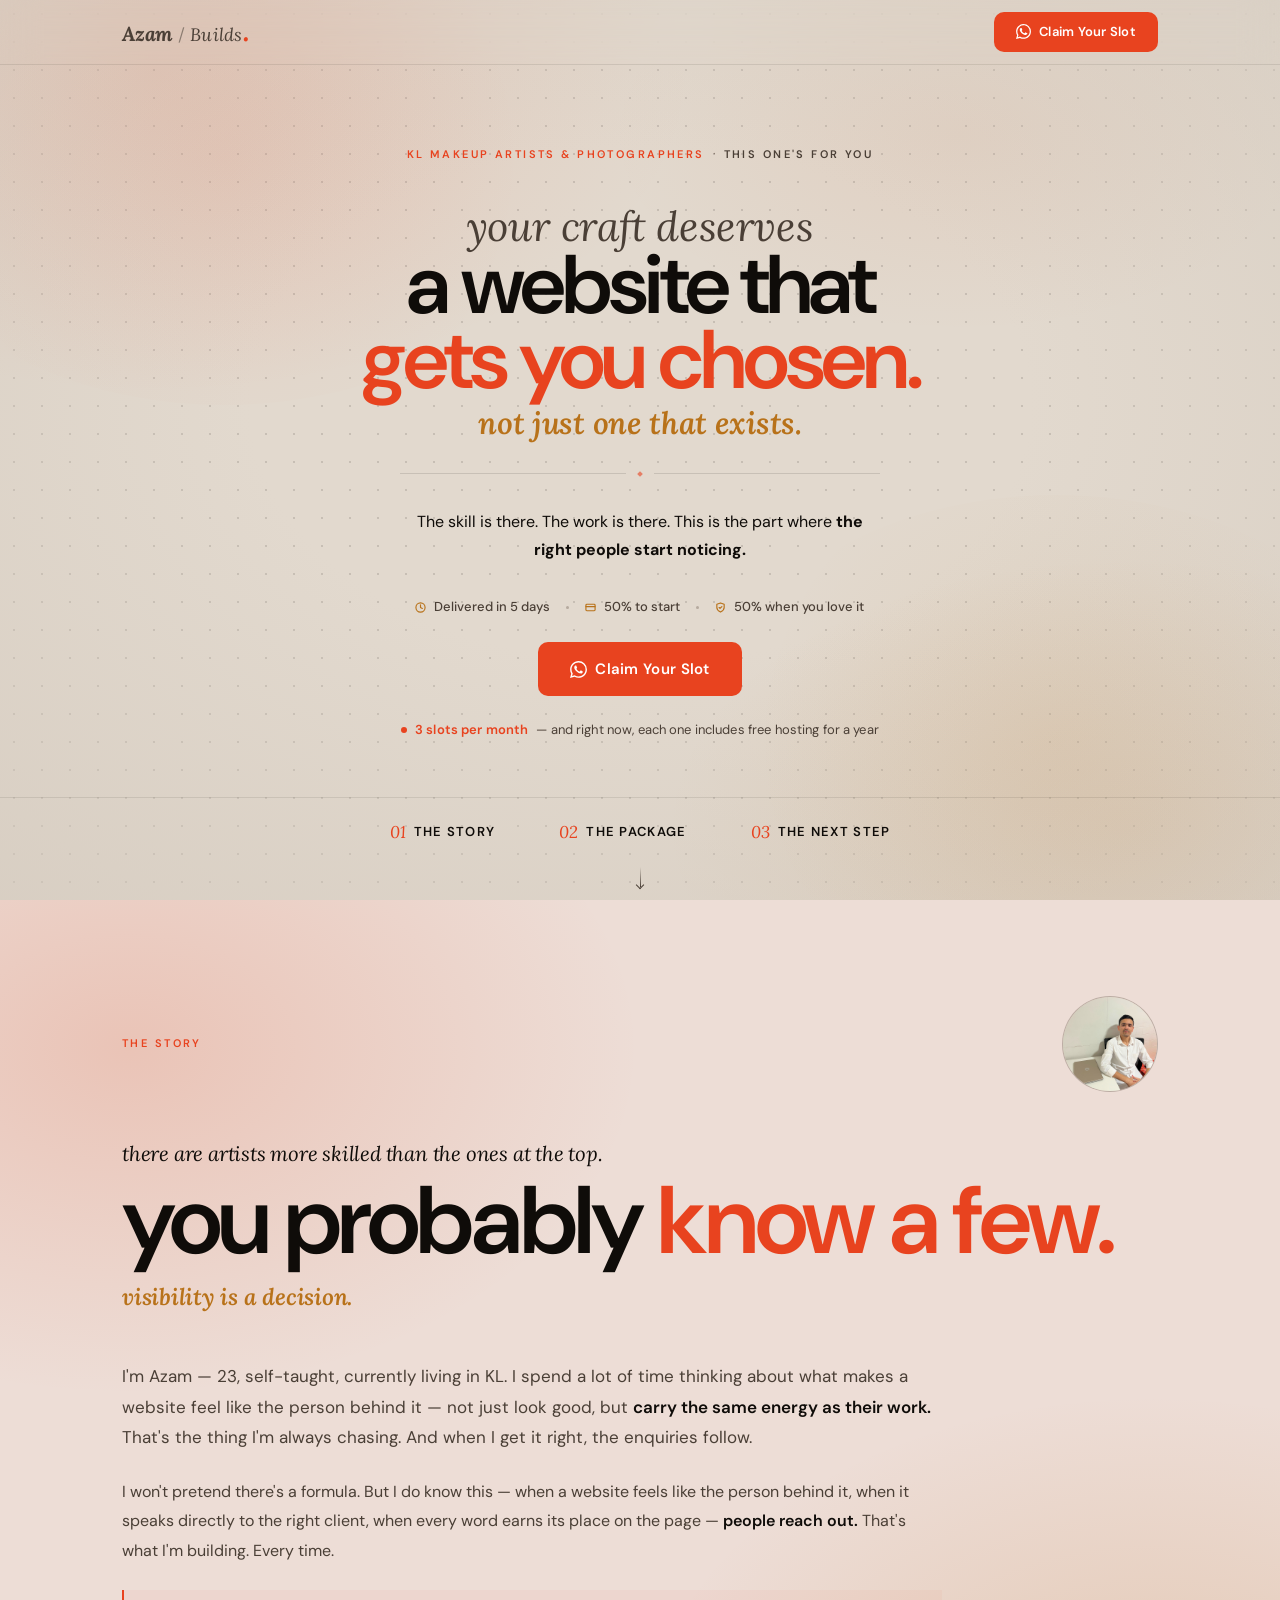
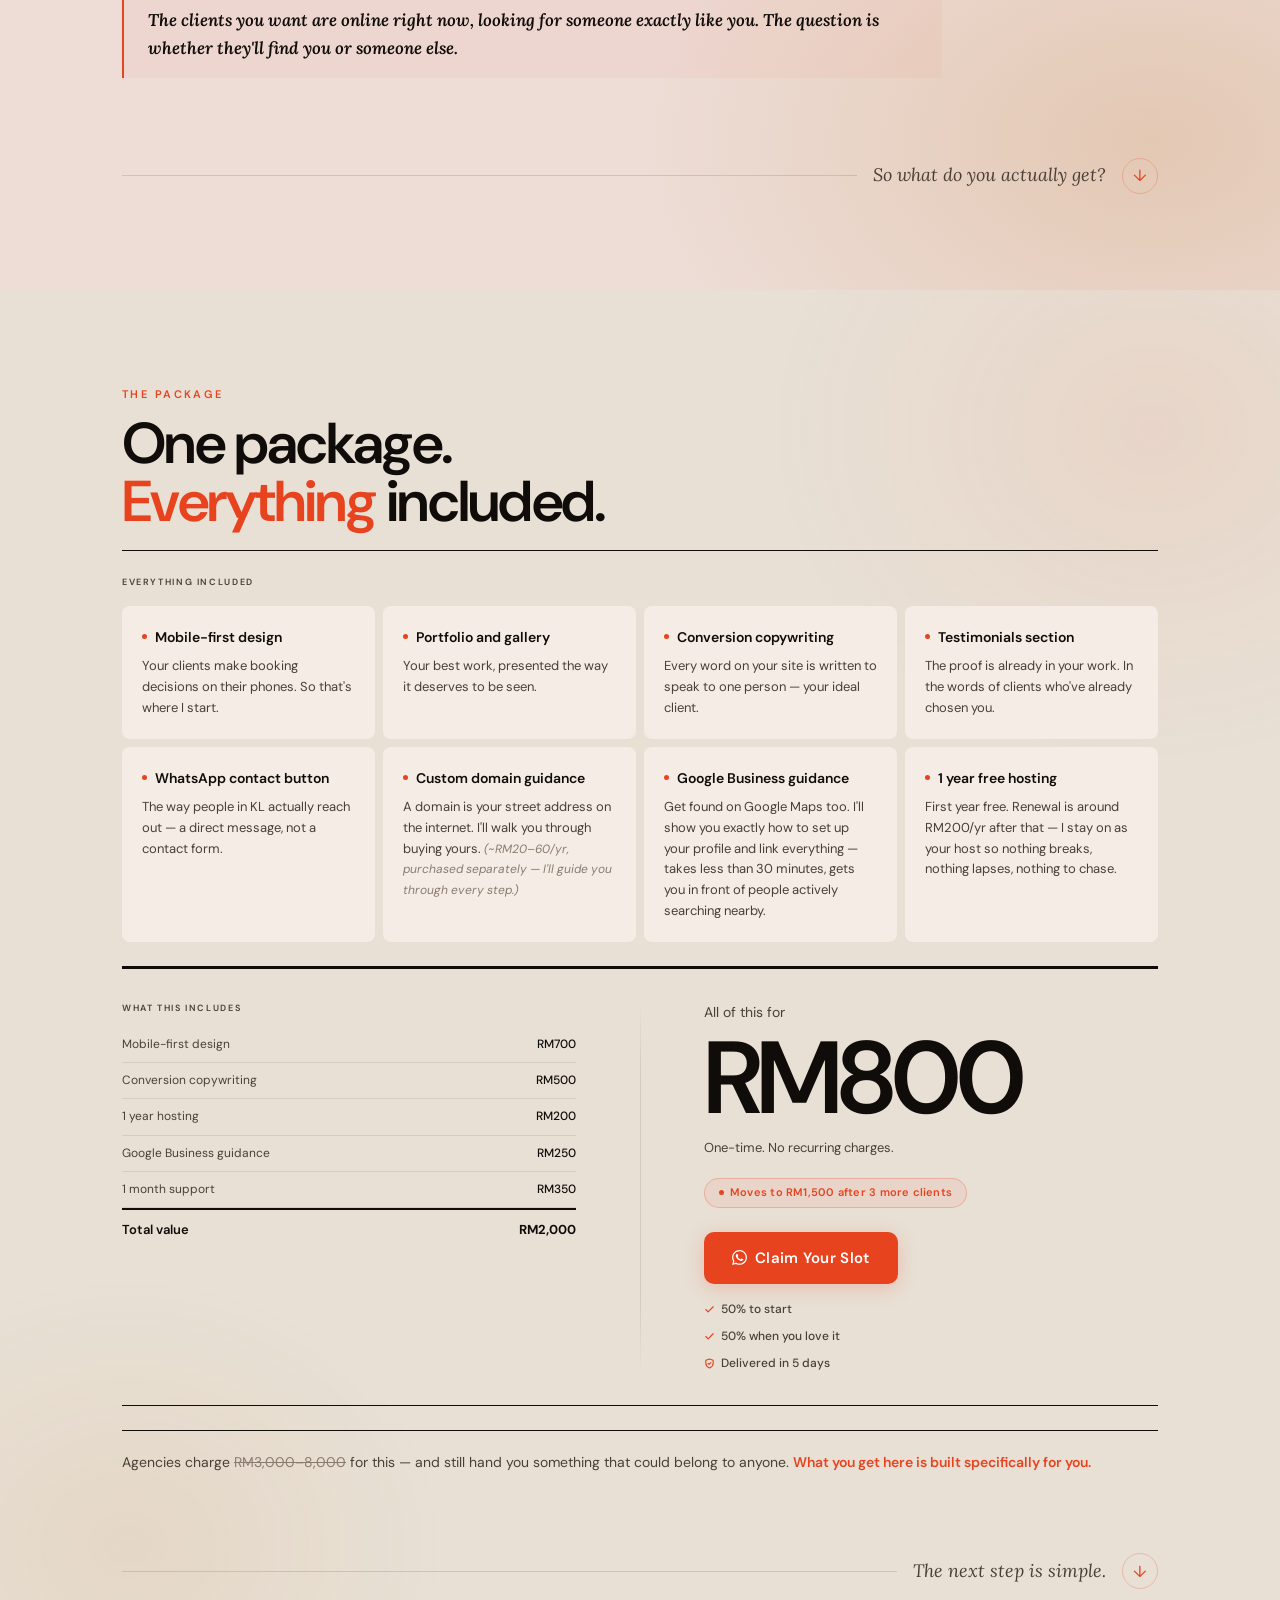
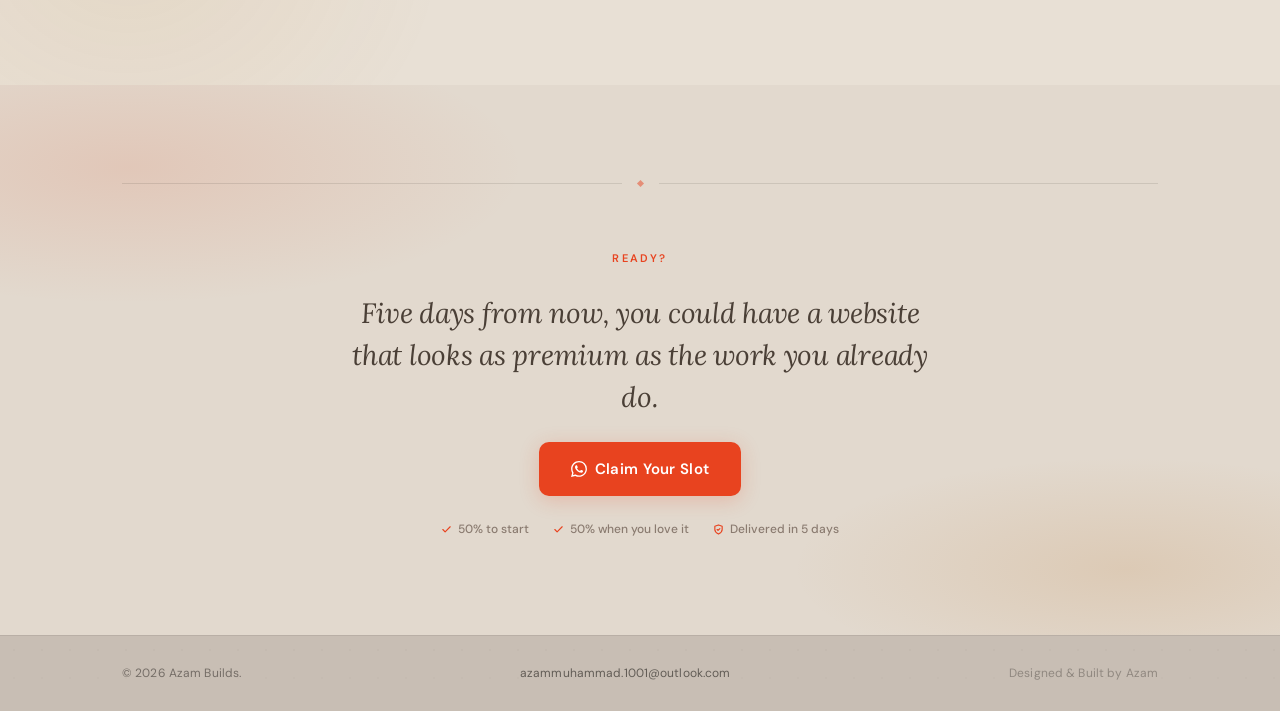
==== commit 60c31f2f: "Make changes in copy" ====
--- a/index.html
+++ b/index.html
@@ -7,6 +7,14 @@
     <title>Azam / Builds — Web Developer KL | Websites That Get You Chosen</title>
     <meta name="description"
         content="KL-based web developer building websites for makeup artists and photographers that turn visitors into enquiries. Delivered in 5 days from RM800.">
+    <link rel="canonical" href="https://azam-builds.netlify.app/" />
+    <meta property="og:type" content="website" />
+    <meta property="og:url" content="https://azam-builds.netlify.app/" />
+    <meta property="og:title" content="Websites for KL Makeup Artists & Photographers — Azam Builds" />
+    <meta property="og:description" content="KL-based web developer building websites for makeup artists and photographers that turn visitors into enquiries. Delivered in 5 days from RM800." />
+    <meta property="og:image" content="https://azam-builds.netlify.app/images/og-image.jpg" />
+    <meta name="twitter:card" content="summary_large_image" />
+    <meta name="twitter:image" content="https://azam-builds.netlify.app/images/og-image.jpg" />
     <link rel="preconnect" href="https://fonts.googleapis.com">
     <link rel="preconnect" href="https://fonts.gstatic.com" crossorigin>
     <link
@@ -18,9 +26,30 @@
             rel="stylesheet">
     </noscript>
     <link rel="stylesheet" href="./style.css">
+    <script type="application/ld+json">
+{
+  "@context": "https://schema.org",
+  "@type": "ProfessionalService",
+  "name": "Azam Builds",
+  "description": "Web developer KL building websites for makeup artists and photographers",
+  "url": "https://azam-builds.netlify.app/",
+  "areaServed": { "@type": "City", "name": "Kuala Lumpur" },
+  "priceRange": "RM800",
+  "contactPoint": {
+    "@type": "ContactPoint",
+    "contactType": "sales",
+    "availableLanguage": ["English"]
+  }
+}
+</script>
 </head>
 
 <body>
+<svg style="display:none" xmlns="http://www.w3.org/2000/svg">
+  <symbol id="icon-wa" viewBox="0 0 24 24" fill="currentColor">
+    <path d="M17.472 14.382c-.297-.149-1.758-.867-2.03-.967-.273-.099-.471-.148-.67.15-.197.297-.767.966-.94 1.164-.173.199-.347.223-.644.075-.297-.15-1.255-.463-2.39-1.475-.883-.788-1.48-1.761-1.653-2.059-.173-.297-.018-.458.13-.606.134-.133.298-.347.446-.52.149-.174.198-.298.298-.497.099-.198.05-.371-.025-.52-.075-.149-.669-1.612-.916-2.207-.242-.579-.487-.5-.669-.51-.173-.008-.371-.01-.57-.01-.198 0-.52.074-.792.372-.272.297-1.04 1.016-1.04 2.479 0 1.462 1.065 2.875 1.213 3.074.149.198 2.096 3.2 5.077 4.487.709.306 1.262.489 1.694.625.712.227 1.36.195 1.871.118.571-.085 1.758-.719 2.006-1.413.248-.694.248-1.289.173-1.413-.074-.124-.272-.198-.57-.347m-5.421 7.403h-.004a9.87 9.87 0 01-5.031-1.378l-.361-.214-3.741.982.998-3.648-.235-.374a9.86 9.86 0 01-1.51-5.26c.001-5.45 4.436-9.884 9.888-9.884 2.64 0 5.122 1.03 6.988 2.898a9.825 9.825 0 012.893 6.994c-.003 5.45-4.437 9.884-9.885 9.884m8.413-18.297A11.815 11.815 0 0012.05 0C5.495 0 .16 5.335.157 11.892c0 2.096.547 4.142 1.588 5.945L.057 24l6.305-1.654a11.882 11.882 0 005.683 1.448h.005c6.554 0 11.89-5.335 11.893-11.893a11.821 11.821 0 00-3.48-8.413z"/>
+  </symbol>
+</svg>
 
     <header class="header" role="banner">
         <div class="container">
@@ -34,10 +63,7 @@
                 <a href="https://wa.me/601161591507?text=Hi%20Azam%2C%20I%27d%20like%20to%20claim%20a%20slot%20for%20my%20website."
                     class="btn-primary nav__cta" target="_blank" rel="noopener noreferrer"
                     aria-label="Claim your slot — chat on WhatsApp">
-                    <svg width="15" height="15" viewBox="0 0 24 24" fill="currentColor" aria-hidden="true">
-                        <path
-                            d="M17.472 14.382c-.297-.149-1.758-.867-2.03-.967-.273-.099-.471-.148-.67.15-.197.297-.767.966-.94 1.164-.173.199-.347.223-.644.075-.297-.15-1.255-.463-2.39-1.475-.883-.788-1.48-1.761-1.653-2.059-.173-.297-.018-.458.13-.606.134-.133.298-.347.446-.52.149-.174.198-.298.298-.497.099-.198.05-.371-.025-.52-.075-.149-.669-1.612-.916-2.207-.242-.579-.487-.5-.669-.51-.173-.008-.371-.01-.57-.01-.198 0-.52.074-.792.372-.272.297-1.04 1.016-1.04 2.479 0 1.462 1.065 2.875 1.213 3.074.149.198 2.096 3.2 5.077 4.487.709.306 1.262.489 1.694.625.712.227 1.36.195 1.871.118.571-.085 1.758-.719 2.006-1.413.248-.694.248-1.289.173-1.413-.074-.124-.272-.198-.57-.347m-5.421 7.403h-.004a9.87 9.87 0 01-5.031-1.378l-.361-.214-3.741.982.998-3.648-.235-.374a9.86 9.86 0 01-1.51-5.26c.001-5.45 4.436-9.884 9.888-9.884 2.64 0 5.122 1.03 6.988 2.898a9.825 9.825 0 012.893 6.994c-.003 5.45-4.437 9.884-9.885 9.884m8.413-18.297A11.815 11.815 0 0012.05 0C5.495 0 .16 5.335.157 11.892c0 2.096.547 4.142 1.588 5.945L.057 24l6.305-1.654a11.882 11.882 0 005.683 1.448h.005c6.554 0 11.89-5.335 11.893-11.893a11.821 11.821 0 00-3.48-8.413z" />
-                    </svg>
+                    <svg width="15" height="15" aria-hidden="true"><use href="#icon-wa"/></svg>
                     Claim Your Slot
                 </a>
             </nav>
@@ -74,8 +100,8 @@
                         <span class="hero__divider-line"></span>
                     </div>
                     <p class="hero__sub fade-up fade-up-d2">
-                        You've put in the years. You've built the skill.
-                        This is the part where <strong>the right people start finding you.</strong>
+                        The skill is there. The work is there.
+                        This is the part where <strong>the right people start noticing.</strong>
                     </p>
                     <div class="hero__cta-group fade-up fade-up-d3">
                         <ul class="hero__guarantee-strip" role="list" aria-label="What's included">
@@ -112,10 +138,7 @@
                         <a href="https://wa.me/601161591507?text=Hi%20Azam%2C%20I%27d%20like%20to%20claim%20a%20slot%20for%20my%20website."
                             class="btn-primary btn-primary--large" target="_blank" rel="noopener noreferrer"
                             aria-label="Claim your slot — chat with Azam on WhatsApp">
-                            <svg width="17" height="17" viewBox="0 0 24 24" fill="currentColor" aria-hidden="true">
-                                <path
-                                    d="M17.472 14.382c-.297-.149-1.758-.867-2.03-.967-.273-.099-.471-.148-.67.15-.197.297-.767.966-.94 1.164-.173.199-.347.223-.644.075-.297-.15-1.255-.463-2.39-1.475-.883-.788-1.48-1.761-1.653-2.059-.173-.297-.018-.458.13-.606.134-.133.298-.347.446-.52.149-.174.198-.298.298-.497.099-.198.05-.371-.025-.52-.075-.149-.669-1.612-.916-2.207-.242-.579-.487-.5-.669-.51-.173-.008-.371-.01-.57-.01-.198 0-.52.074-.792.372-.272.297-1.04 1.016-1.04 2.479 0 1.462 1.065 2.875 1.213 3.074.149.198 2.096 3.2 5.077 4.487.709.306 1.262.489 1.694.625.712.227 1.36.195 1.871.118.571-.085 1.758-.719 2.006-1.413.248-.694.248-1.289.173-1.413-.074-.124-.272-.198-.57-.347m-5.421 7.403h-.004a9.87 9.87 0 01-5.031-1.378l-.361-.214-3.741.982.998-3.648-.235-.374a9.86 9.86 0 01-1.51-5.26c.001-5.45 4.436-9.884 9.888-9.884 2.64 0 5.122 1.03 6.988 2.898a9.825 9.825 0 012.893 6.994c-.003 5.45-4.437 9.884-9.885 9.884m8.413-18.297A11.815 11.815 0 0012.05 0C5.495 0 .16 5.335.157 11.892c0 2.096.547 4.142 1.588 5.945L.057 24l6.305-1.654a11.882 11.882 0 005.683 1.448h.005c6.554 0 11.89-5.335 11.893-11.893a11.821 11.821 0 00-3.48-8.413z" />
-                            </svg>
+                            <svg width="17" height="17" aria-hidden="true"><use href="#icon-wa"/></svg>
                             Claim Your Slot
                         </a>
                         <p class="hero__scarcity">
@@ -129,20 +152,21 @@
             <div class="hero__scroll-hint fade-up fade-up-d4" aria-label="Page sections">
                 <div class="container">
                     <nav class="hero__scroll-nav" aria-label="Jump to section">
-                        <a href="#story" class="hero__scroll-item">
+                        <span class="hero__scroll-item">
                             <span class="hero__scroll-num" aria-hidden="true">01</span>
                             <span class="hero__scroll-label">The Story</span>
-                        </a>
-
-                        <a href="#package" class="hero__scroll-item">
+                        </span>
+
+                        <span class="hero__scroll-item">
                             <span class="hero__scroll-num" aria-hidden="true">02</span>
                             <span class="hero__scroll-label">The Package</span>
-                        </a>
-
-                        <a href="#proof" class="hero__scroll-item">
+                        </span>
+
+                        <span class="hero__scroll-item">
                             <span class="hero__scroll-num" aria-hidden="true">03</span>
-                            <span class="hero__scroll-label">The Proof</span>
-                        </a>
+                            <span class="hero__scroll-label">The Next Step</span>
+                        </span>
+
                     </nav>
                     <span class="hero__scroll-arrow" aria-hidden="true">
                         <span class="hero__scroll-arrow-line"></span>
@@ -267,15 +291,9 @@
                             <div class="pkg-value-item">1 month support <span>RM350</span></div>
                         </div>
                         <div class="pkg-value-total">Total value <strong>RM2,000</strong></div>
-                        <div class="pkg-arrow-bridge" aria-hidden="true">
-                            but you get it for
-                            <span class="pkg-arrow-bridge-arrow">
-                                <span class="pkg-arrow-bridge-line"></span>
-                                <span class="pkg-arrow-bridge-head"></span>
-                            </span>
-                        </div>
                     </div>
                     <div class="pkg-right-col">
+                        <p class="pkg-price-prefix">All of this for</p>
                         <p class="pkg-price">RM800</p>
                         <span class="pkg-price-note">One-time. No recurring charges.</span>
                         <div class="pkg-urgency">
@@ -285,10 +303,7 @@
                         <a href="https://wa.me/601161591507?text=Hi%20Azam%2C%20I%27d%20like%20to%20claim%20a%20slot%20for%20my%20website."
                             class="pkg-cta" target="_blank" rel="noopener noreferrer"
                             aria-label="Claim your slot via WhatsApp">
-                            <svg aria-hidden="true" viewBox="0 0 24 24" fill="currentColor">
-                                <path
-                                    d="M17.472 14.382c-.297-.149-1.758-.867-2.03-.967-.273-.099-.471-.148-.67.15-.197.297-.767.966-.94 1.164-.173.199-.347.223-.644.075-.297-.15-1.255-.463-2.39-1.475-.883-.788-1.48-1.761-1.653-2.059-.173-.297-.018-.458.13-.606.134-.133.298-.347.446-.52.149-.174.198-.298.298-.497.099-.198.05-.371-.025-.52-.075-.149-.669-1.612-.916-2.207-.242-.579-.487-.5-.669-.51-.173-.008-.371-.01-.57-.01-.198 0-.52.074-.792.372-.272.297-1.04 1.016-1.04 2.479 0 1.462 1.065 2.875 1.213 3.074.149.198 2.096 3.2 5.077 4.487.709.306 1.262.489 1.694.625.712.227 1.36.195 1.871.118.571-.085 1.758-.719 2.006-1.413.248-.694.248-1.289.173-1.413-.074-.124-.272-.198-.57-.347m-5.421 7.403h-.004a9.87 9.87 0 01-5.031-1.378l-.361-.214-3.741.982.998-3.648-.235-.374a9.86 9.86 0 01-1.51-5.26c.001-5.45 4.436-9.884 9.888-9.884 2.64 0 5.122 1.03 6.988 2.898a9.825 9.825 0 012.893 6.994c-.003 5.45-4.437 9.884-9.885 9.884m8.413-18.297A11.815 11.815 0 0012.05 0C5.495 0 .16 5.335.157 11.892c0 2.096.547 4.142 1.588 5.945L.057 24l6.305-1.654a11.882 11.882 0 005.683 1.448h.005c6.554 0 11.89-5.335 11.893-11.893a11.821 11.821 0 00-3.48-8.413z" />
-                            </svg>
+                            <svg width="15" height="15" aria-hidden="true"><use href="#icon-wa"/></svg>
                             Claim Your Slot
                         </a>
                         <div class="pkg-trust">
@@ -327,92 +342,14 @@
                 </div>
                 <div class="about__transition" aria-hidden="true">
                     <span class="about__transition-line"></span>
-                    <span class="about__transition-text">See the work.</span>
-                    <a href="#proof" class="about__transition-arrow" aria-label="Go to work section">↓</a>
+                    <span class="about__transition-text">The next step is simple.</span>
+                    <a href="#cta-section" class="about__transition-arrow" aria-label="Go to work section">↓</a>
                 </div>
             </div>
         </section>
 
-        <section class="proof" id="proof" aria-labelledby="proof-heading">
+        <section class="finale" id="cta-section" aria-labelledby="finale-heading">
             <div class="container">
-                <span class="proof-label">The Proof</span>
-                <h2 class="proof-title" id="proof-heading">
-                    this is what it looks like<br>
-                    when a website <em>does its job.</em>
-                </h2>
-                <div class="proof-grid">
-                    <article class="proof-card">
-                        <div class="proof-thumb" aria-hidden="true">
-                            <span class="proof-thumb-label">Your site goes here</span>
-                        </div>
-                        <div class="proof-body">
-                            <span class="proof-meta">Your Niche ·</span>
-                            <p class="proof-name">Your Website.</p>
-                            <p class="proof-desc">This spot is reserved for my next client. A website built specifically
-                                around your customers — delivered in 5 days.</p>
-                            <a href="https://wa.me/601161591507?text=Hi%20Azam%2C%20I%27d%20like%20to%20claim%20a%20slot%20for%20my%20website."
-                                class="proof-link" target="_blank" rel="noopener noreferrer">Claim this spot →</a>
-                        </div>
-                    </article>
-                    <article class="proof-card">
-                        <div class="proof-thumb" aria-hidden="true">
-                            <span class="proof-thumb-label">Your site goes here</span>
-                        </div>
-                        <div class="proof-body">
-                            <span class="proof-meta">Your Niche ·</span>
-                            <p class="proof-name">Your Website.</p>
-                            <p class="proof-desc">This spot is reserved for my next client. A website built specifically
-                                around your customers — delivered in 5 days.</p>
-                            <a href="https://wa.me/601161591507?text=Hi%20Azam%2C%20I%27d%20like%20to%20claim%20a%20slot%20for%20my%20website."
-                                class="proof-link" target="_blank" rel="noopener noreferrer">Claim this spot →</a>
-                        </div>
-                    </article>
-                    <article class="proof-card">
-                        <div class="proof-thumb" aria-hidden="true">
-                            <span class="proof-thumb-label">Your site goes here</span>
-                        </div>
-                        <div class="proof-body">
-                            <span class="proof-meta">Your Niche ·</span>
-                            <p class="proof-name">Your Website.</p>
-                            <p class="proof-desc">This spot is reserved for my next client. A website built specifically
-                                around your customers — delivered in 5 days.</p>
-                            <a href="https://wa.me/601161591507?text=Hi%20Azam%2C%20I%27d%20like%20to%20claim%20a%20slot%20for%20my%20website."
-                                class="proof-link" target="_blank" rel="noopener noreferrer">Claim this spot →</a>
-                        </div>
-                    </article>
-                </div>
-            </div>
-        </section>
-
-        <section class="finale" id="testimonials" aria-labelledby="finale-heading">
-            <div class="container">
-                <span class="testi-label">What They Say</span>
-                <h2 class="testi-title" id="finale-heading">
-                    words from people who<br>
-                    <em>took the decision.</em>
-                </h2>
-                <div class="testi-grid">
-                    <div class="testi-card">
-                        <p class="testi-quote"></p>
-                        <div class="testi-meta">
-                            <div class="testi-avatar" aria-hidden="true"></div>
-                            <div>
-                                <p class="testi-name">Client Name</p>
-                                <p class="testi-role">Makeup Artist · KL</p>
-                            </div>
-                        </div>
-                    </div>
-                    <div class="testi-card">
-                        <p class="testi-quote"></p>
-                        <div class="testi-meta">
-                            <div class="testi-avatar" aria-hidden="true"></div>
-                            <div>
-                                <p class="testi-name">Client Name</p>
-                                <p class="testi-role">Photographer · Selangor</p>
-                            </div>
-                        </div>
-                    </div>
-                </div>
                 <div class="testi-divider" aria-hidden="true">
                     <span class="testi-divider-line"></span>
                     <span class="testi-divider-diamond"></span>
@@ -420,14 +357,11 @@
                 </div>
                 <div class="cta-block">
                     <span class="cta-eyebrow">Ready?</span>
-                    <h2 class="cta-headline"><em>You've read this far. You already know if this is for you.</em></h2>
+                    <h2 class="cta-headline"><em>Five days from now, you could have a website that looks as premium as the work you already do.</em></h2>
                     <a href="https://wa.me/601161591507?text=Hi%20Azam%2C%20I%27d%20like%20to%20claim%20a%20slot%20for%20my%20website."
                         class="cta-btn" target="_blank" rel="noopener noreferrer"
                         aria-label="Claim your slot via WhatsApp">
-                        <svg aria-hidden="true" viewBox="0 0 24 24" fill="currentColor">
-                            <path
-                                d="M17.472 14.382c-.297-.149-1.758-.867-2.03-.967-.273-.099-.471-.148-.67.15-.197.297-.767.966-.94 1.164-.173.199-.347.223-.644.075-.297-.15-1.255-.463-2.39-1.475-.883-.788-1.48-1.761-1.653-2.059-.173-.297-.018-.458.13-.606.134-.133.298-.347.446-.52.149-.174.198-.298.298-.497.099-.198.05-.371-.025-.52-.075-.149-.669-1.612-.916-2.207-.242-.579-.487-.5-.669-.51-.173-.008-.371-.01-.57-.01-.198 0-.52.074-.792.372-.272.297-1.04 1.016-1.04 2.479 0 1.462 1.065 2.875 1.213 3.074.149.198 2.096 3.2 5.077 4.487.709.306 1.262.489 1.694.625.712.227 1.36.195 1.871.118.571-.085 1.758-.719 2.006-1.413.248-.694.248-1.289.173-1.413-.074-.124-.272-.198-.57-.347m-5.421 7.403h-.004a9.87 9.87 0 01-5.031-1.378l-.361-.214-3.741.982.998-3.648-.235-.374a9.86 9.86 0 01-1.51-5.26c.001-5.45 4.436-9.884 9.888-9.884 2.64 0 5.122 1.03 6.988 2.898a9.825 9.825 0 012.893 6.994c-.003 5.45-4.437 9.884-9.885 9.884m8.413-18.297A11.815 11.815 0 0012.05 0C5.495 0 .16 5.335.157 11.892c0 2.096.547 4.142 1.588 5.945L.057 24l6.305-1.654a11.882 11.882 0 005.683 1.448h.005c6.554 0 11.89-5.335 11.893-11.893a11.821 11.821 0 00-3.48-8.413z" />
-                        </svg>
+                        <svg width="16" height="16" aria-hidden="true"><use href="#icon-wa"/></svg>
                         Claim Your Slot
                     </a>
                     <div class="cta-trust">
--- a/style.css
+++ b/style.css
@@ -159,6 +159,8 @@
   align-items: baseline;
   gap: 0;
   flex-shrink: 0;
+  -webkit-tap-highlight-color: transparent;
+  outline: none;
 }
 
 .nav__logo-azam {
@@ -220,7 +222,7 @@
 }
 
 .hero__bg-dots {
-  position: fixed;
+  position: absolute;
   inset: 0;
   background-image: radial-gradient(circle, rgba(15, 12, 9, 0.13) 1px, transparent 1px);
   background-size: 28px 28px;
@@ -229,7 +231,7 @@
 }
 
 .hero__bg-vignette {
-  position: fixed;
+  position: absolute;
   inset: 0;
   background: radial-gradient(ellipse 80% 75% at 50% 45%, transparent 38%, rgba(210, 200, 188, 0.65) 100%);
   pointer-events: none;
@@ -496,10 +498,6 @@
   transition: opacity var(--transition);
 }
 
-.hero__scroll-item:hover {
-  opacity: 0.6;
-}
-
 /* FIX 4: remove blue flash on arrow icons */
 .hero__scroll-item,
 .hero__scroll-item:focus,
@@ -541,15 +539,15 @@
   display: block;
   width: 1px;
   height: 20px;
-  background: linear-gradient(to bottom, transparent, var(--ink-3));
+  background: linear-gradient(to bottom, transparent, var(--ink-2));
 }
 
 .hero__scroll-arrow-tip {
   display: block;
   width: 6px;
   height: 6px;
-  border-right: 1px solid var(--ink-3);
-  border-bottom: 1px solid var(--ink-3);
+  border-right: 1px solid var(--ink-2);
+  border-bottom: 1px solid var(--ink-2);
   transform: rotate(45deg);
   margin-top: -5px;
 }
@@ -568,15 +566,6 @@
     #EDDDD6;
 }
 
-.about::before {
-  content: '';
-  position: absolute;
-  inset: 0;
-  background-image: radial-gradient(circle, rgba(15, 12, 9, 0.11) 1px, transparent 1px);
-  background-size: 28px 28px;
-  pointer-events: none;
-  z-index: 0;
-}
 
 .about .container {
   position: relative;
@@ -789,15 +778,6 @@
     #E8E0D5;
 }
 
-.package::before {
-  content: '';
-  position: absolute;
-  inset: 0;
-  background-image: radial-gradient(circle, rgba(15, 12, 9, 0.1) 1px, transparent 1px);
-  background-size: 28px 28px;
-  pointer-events: none;
-  z-index: 0;
-}
 
 .package .container {
   position: relative;
@@ -836,15 +816,8 @@
 
 .pkg-rule-thick {
   width: 100%;
-  height: 3px;
-  background: var(--ink);
-}
-
-.pkg-rule-thin {
-  width: 100%;
   height: 1px;
   background: var(--ink);
-  margin-top: 0.25rem;
 }
 
 .pkg-bottom-label {
@@ -868,7 +841,7 @@
 
 .pkg-benefit {
   padding: 1.25rem;
-  background: rgba(15, 12, 9, 0.035);
+  background: #F5EDE5;
   border-radius: 0.5rem;
 }
 
@@ -1023,6 +996,14 @@
   align-items: flex-start;
 }
 
+.pkg-price-prefix {
+  display: block;
+  font-size: 0.875rem;
+  font-weight: 400;
+  color: var(--ink-2);
+  margin-bottom: 0.25rem;
+}
+
 .pkg-price {
   font-family: var(--font-body);
   font-weight: 600;
@@ -1310,15 +1291,6 @@
     #E2D9CE;
 }
 
-.finale::before {
-  content: '';
-  position: absolute;
-  inset: 0;
-  background-image: radial-gradient(circle, rgba(15, 12, 9, 0.11) 1px, transparent 1px);
-  background-size: 28px 28px;
-  pointer-events: none;
-  z-index: 0;
-}
 
 .finale .container {
   position: relative;
@@ -1614,15 +1586,6 @@
     display: none;
   }
 
-  .pkg-price::before {
-    content: 'All of this for';
-    font-size: 0.875rem;
-    font-weight: 400;
-    color: var(--ink-2);
-    letter-spacing: 0;
-    display: block;
-    margin-bottom: 0.25rem;
-  }
 }
 
 @media (max-width: 768px) {
@@ -1713,9 +1676,21 @@
     justify-content: center;
   }
 
-  /* FIX 1: hide scroll divider on mobile */
   .hero__scroll-hint {
-    display: none;
+    overflow: hidden;
+  }
+
+  .hero__scroll-nav {
+    gap: var(--space-6);
+    padding: var(--space-5) 0;
+    flex-wrap: nowrap;
+    justify-content: space-between;
+    width: 100%;
+  }
+
+  .hero__scroll-label {
+    font-size: 0.625rem;
+    letter-spacing: 0.06em;
   }
 
   .about {
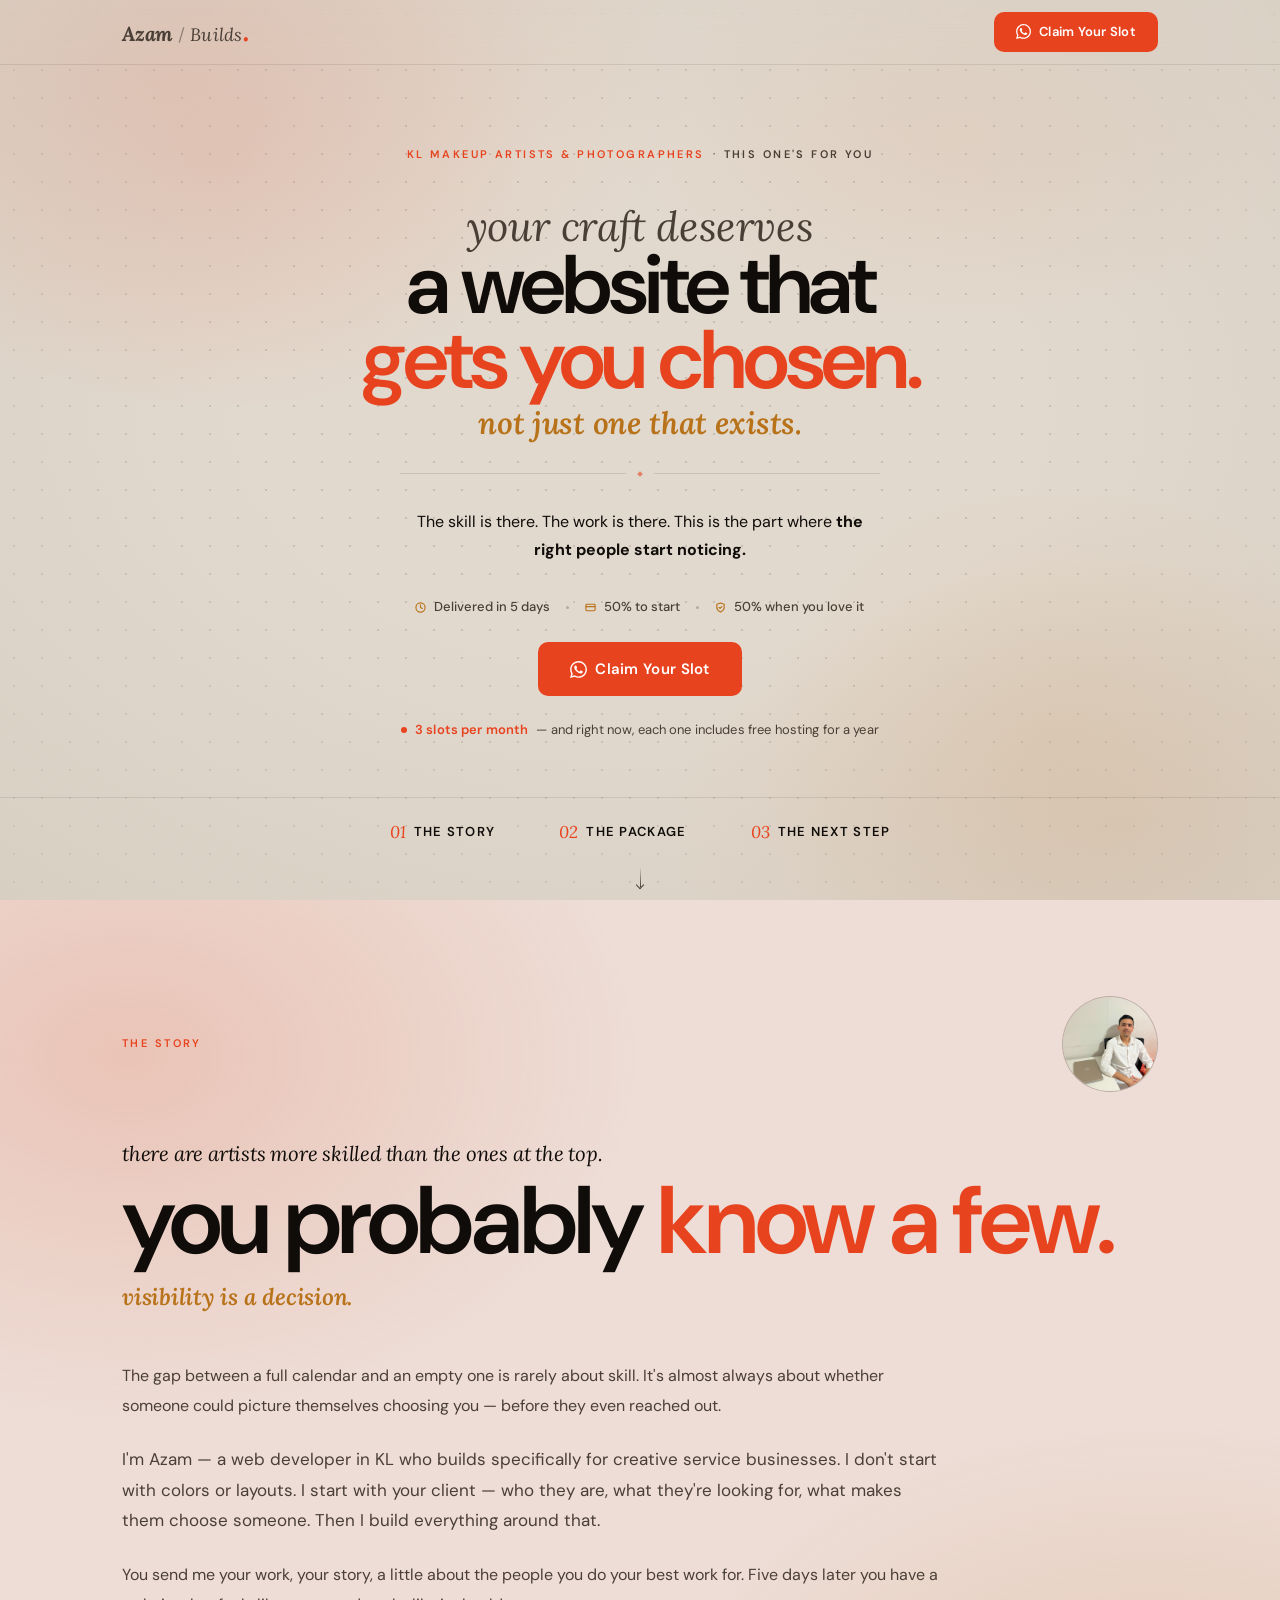
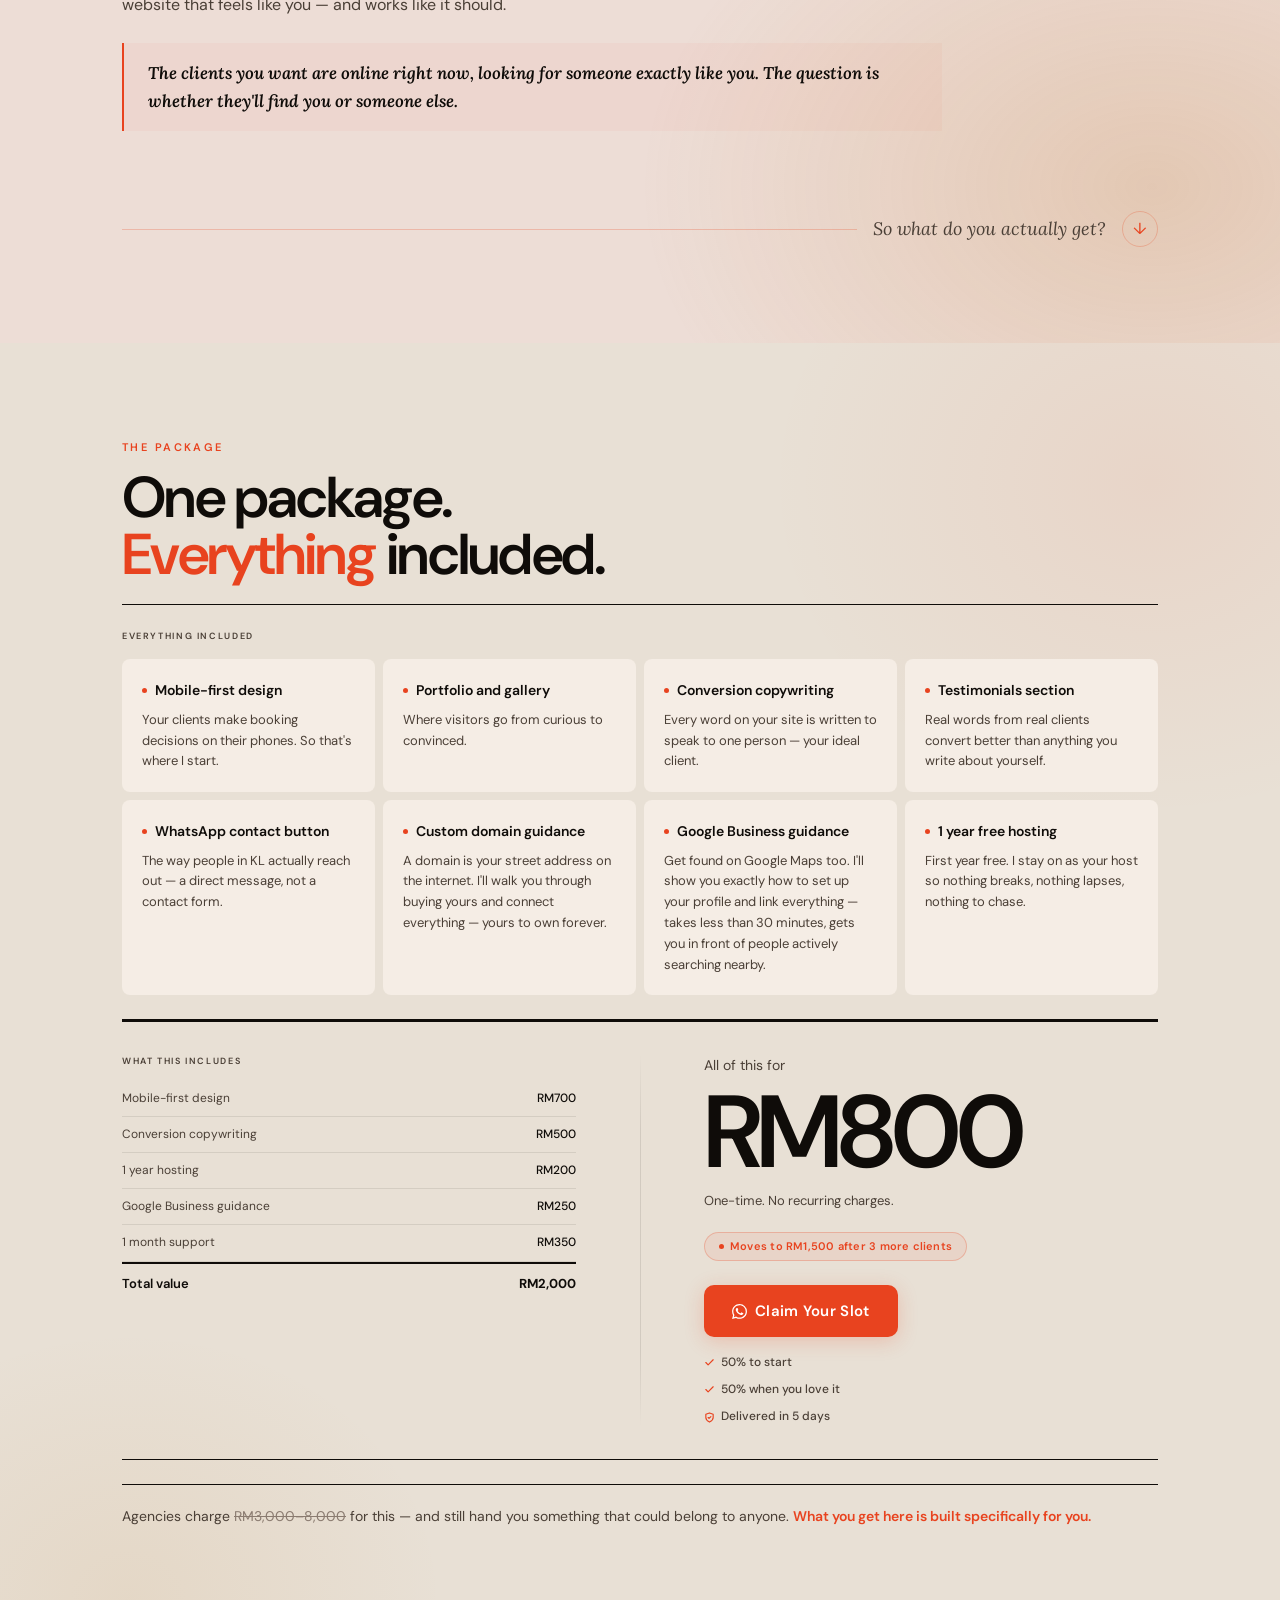
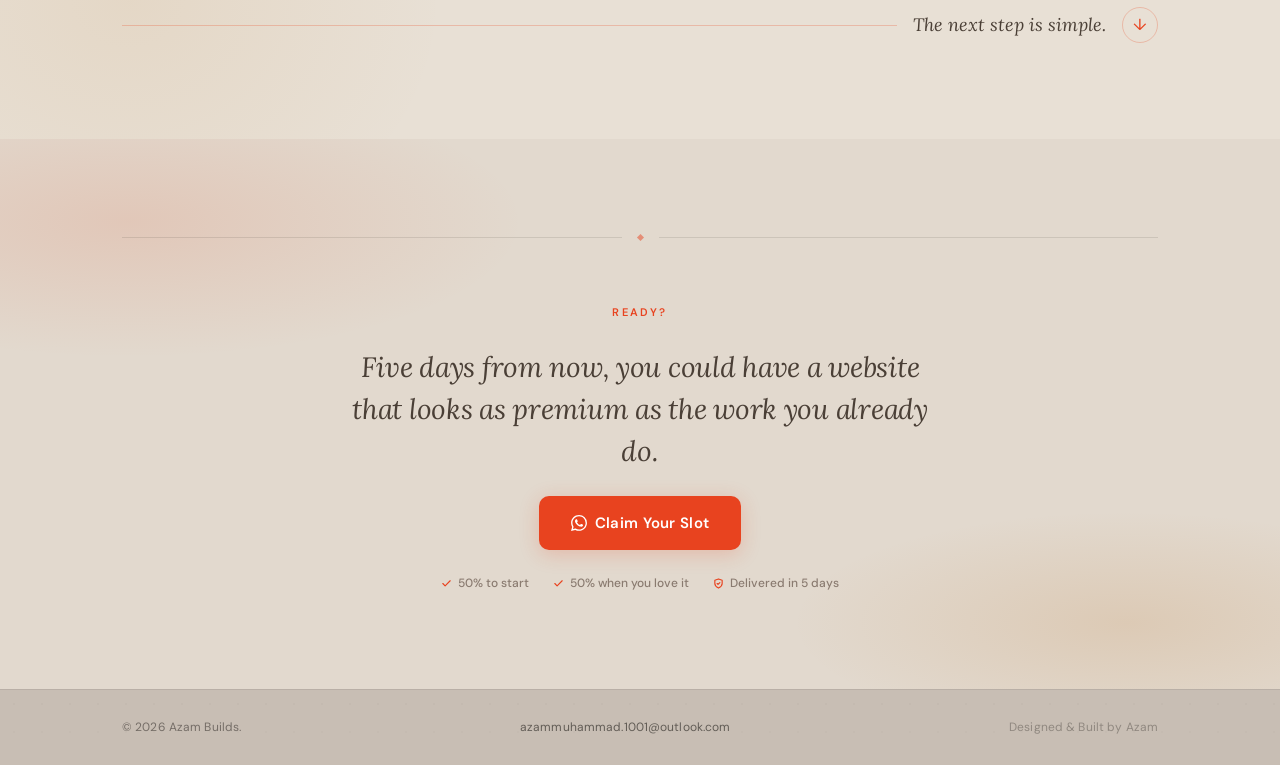
==== commit bb6e0516: "Add OG/Twitter meta tags and structured data for SEO" ====
--- a/index.html
+++ b/index.html
@@ -4,17 +4,18 @@
 <head>
     <meta charset="UTF-8">
     <meta name="viewport" content="width=device-width, initial-scale=1.0">
-    <title>Azam / Builds — Web Developer KL | Websites That Get You Chosen</title>
+    <title>Azam / Builds — Web Developer | Websites That Get You Chosen</title>
     <meta name="description"
         content="KL-based web developer building websites for makeup artists and photographers that turn visitors into enquiries. Delivered in 5 days from RM800.">
     <link rel="canonical" href="https://azam-builds.netlify.app/" />
     <meta property="og:type" content="website" />
     <meta property="og:url" content="https://azam-builds.netlify.app/" />
     <meta property="og:title" content="Websites for KL Makeup Artists & Photographers — Azam Builds" />
-    <meta property="og:description" content="KL-based web developer building websites for makeup artists and photographers that turn visitors into enquiries. Delivered in 5 days from RM800." />
-    <meta property="og:image" content="https://azam-builds.netlify.app/images/og-image.jpg" />
+    <meta property="og:description"
+        content="KL-based web developer building websites for makeup artists and photographers that turn visitors into enquiries. Delivered in 5 days from RM800." />
+    <meta property="og:image" content="https://azam-builds.netlify.app/images/og-image.png" />
     <meta name="twitter:card" content="summary_large_image" />
-    <meta name="twitter:image" content="https://azam-builds.netlify.app/images/og-image.jpg" />
+    <meta name="twitter:image" content="https://azam-builds.netlify.app/images/og-image.png" />
     <link rel="preconnect" href="https://fonts.googleapis.com">
     <link rel="preconnect" href="https://fonts.gstatic.com" crossorigin>
     <link
@@ -45,11 +46,12 @@
 </head>
 
 <body>
-<svg style="display:none" xmlns="http://www.w3.org/2000/svg">
-  <symbol id="icon-wa" viewBox="0 0 24 24" fill="currentColor">
-    <path d="M17.472 14.382c-.297-.149-1.758-.867-2.03-.967-.273-.099-.471-.148-.67.15-.197.297-.767.966-.94 1.164-.173.199-.347.223-.644.075-.297-.15-1.255-.463-2.39-1.475-.883-.788-1.48-1.761-1.653-2.059-.173-.297-.018-.458.13-.606.134-.133.298-.347.446-.52.149-.174.198-.298.298-.497.099-.198.05-.371-.025-.52-.075-.149-.669-1.612-.916-2.207-.242-.579-.487-.5-.669-.51-.173-.008-.371-.01-.57-.01-.198 0-.52.074-.792.372-.272.297-1.04 1.016-1.04 2.479 0 1.462 1.065 2.875 1.213 3.074.149.198 2.096 3.2 5.077 4.487.709.306 1.262.489 1.694.625.712.227 1.36.195 1.871.118.571-.085 1.758-.719 2.006-1.413.248-.694.248-1.289.173-1.413-.074-.124-.272-.198-.57-.347m-5.421 7.403h-.004a9.87 9.87 0 01-5.031-1.378l-.361-.214-3.741.982.998-3.648-.235-.374a9.86 9.86 0 01-1.51-5.26c.001-5.45 4.436-9.884 9.888-9.884 2.64 0 5.122 1.03 6.988 2.898a9.825 9.825 0 012.893 6.994c-.003 5.45-4.437 9.884-9.885 9.884m8.413-18.297A11.815 11.815 0 0012.05 0C5.495 0 .16 5.335.157 11.892c0 2.096.547 4.142 1.588 5.945L.057 24l6.305-1.654a11.882 11.882 0 005.683 1.448h.005c6.554 0 11.89-5.335 11.893-11.893a11.821 11.821 0 00-3.48-8.413z"/>
-  </symbol>
-</svg>
+    <svg style="display:none" xmlns="http://www.w3.org/2000/svg">
+        <symbol id="icon-wa" viewBox="0 0 24 24" fill="currentColor">
+            <path
+                d="M17.472 14.382c-.297-.149-1.758-.867-2.03-.967-.273-.099-.471-.148-.67.15-.197.297-.767.966-.94 1.164-.173.199-.347.223-.644.075-.297-.15-1.255-.463-2.39-1.475-.883-.788-1.48-1.761-1.653-2.059-.173-.297-.018-.458.13-.606.134-.133.298-.347.446-.52.149-.174.198-.298.298-.497.099-.198.05-.371-.025-.52-.075-.149-.669-1.612-.916-2.207-.242-.579-.487-.5-.669-.51-.173-.008-.371-.01-.57-.01-.198 0-.52.074-.792.372-.272.297-1.04 1.016-1.04 2.479 0 1.462 1.065 2.875 1.213 3.074.149.198 2.096 3.2 5.077 4.487.709.306 1.262.489 1.694.625.712.227 1.36.195 1.871.118.571-.085 1.758-.719 2.006-1.413.248-.694.248-1.289.173-1.413-.074-.124-.272-.198-.57-.347m-5.421 7.403h-.004a9.87 9.87 0 01-5.031-1.378l-.361-.214-3.741.982.998-3.648-.235-.374a9.86 9.86 0 01-1.51-5.26c.001-5.45 4.436-9.884 9.888-9.884 2.64 0 5.122 1.03 6.988 2.898a9.825 9.825 0 012.893 6.994c-.003 5.45-4.437 9.884-9.885 9.884m8.413-18.297A11.815 11.815 0 0012.05 0C5.495 0 .16 5.335.157 11.892c0 2.096.547 4.142 1.588 5.945L.057 24l6.305-1.654a11.882 11.882 0 005.683 1.448h.005c6.554 0 11.89-5.335 11.893-11.893a11.821 11.821 0 00-3.48-8.413z" />
+        </symbol>
+    </svg>
 
     <header class="header" role="banner">
         <div class="container">
@@ -63,7 +65,9 @@
                 <a href="https://wa.me/601161591507?text=Hi%20Azam%2C%20I%27d%20like%20to%20claim%20a%20slot%20for%20my%20website."
                     class="btn-primary nav__cta" target="_blank" rel="noopener noreferrer"
                     aria-label="Claim your slot — chat on WhatsApp">
-                    <svg width="15" height="15" aria-hidden="true"><use href="#icon-wa"/></svg>
+                    <svg width="15" height="15" aria-hidden="true">
+                        <use href="#icon-wa" />
+                    </svg>
                     Claim Your Slot
                 </a>
             </nav>
@@ -138,7 +142,9 @@
                         <a href="https://wa.me/601161591507?text=Hi%20Azam%2C%20I%27d%20like%20to%20claim%20a%20slot%20for%20my%20website."
                             class="btn-primary btn-primary--large" target="_blank" rel="noopener noreferrer"
                             aria-label="Claim your slot — chat with Azam on WhatsApp">
-                            <svg width="17" height="17" aria-hidden="true"><use href="#icon-wa"/></svg>
+                            <svg width="17" height="17" aria-hidden="true">
+                                <use href="#icon-wa" />
+                            </svg>
                             Claim Your Slot
                         </a>
                         <p class="hero__scarcity">
@@ -195,25 +201,22 @@
                         <span class="about__headline-serif">visibility is a decision.</span>
                     </div>
                     <div class="about__copy">
+                        <p class="about__para">
+                            The gap between a full calendar and an empty one is rarely about skill. It's almost always
+                            about whether someone could picture themselves choosing you — before they even reached out.
+                        </p>
                         <p class="about__para about__para--lead">
-                            I'm Azam — 23, self-taught, currently living in KL.
-                            I spend a lot of time thinking about what makes a website
-                            feel like the person behind it — not just look good, but
-                            <strong>carry the same energy as their work.</strong>
-                            That's the thing I'm always chasing. And when I get it right,
-                            the enquiries follow.
+                            I'm Azam — a web developer in KL who builds specifically for creative service businesses. I
+                            don't start with colors or layouts. I start with your client — who they are, what they're
+                            looking for, what makes them choose someone. Then I build everything around that.
                         </p>
                         <p class="about__para">
-                            I won't pretend there's a formula. But I do know this —
-                            when a website feels like the person behind it, when it speaks
-                            directly to the right client, when every word earns its place
-                            on the page — <strong>people reach out.</strong>
-                            That's what I'm building. Every time.
+                            You send me your work, your story, a little about the people you do your best work for. Five
+                            days later you have a website that feels like you — and works like it should.
                         </p>
                         <blockquote class="about__pull">
-                            The clients you want are online right now, looking for someone
-                            exactly like you. The question is whether they'll find you
-                            or someone else.
+                            The clients you want are online right now, looking for someone exactly like you. The
+                            question is whether they'll find you or someone else.
                         </blockquote>
                     </div>
                     <div class="about__transition" aria-hidden="true">
@@ -245,7 +248,7 @@
                     </div>
                     <div class="pkg-benefit">
                         <p class="pkg-benefit-title">Portfolio and gallery</p>
-                        <p class="pkg-benefit-desc">Your best work, presented the way it deserves to be seen.</p>
+                        <p class="pkg-benefit-desc">Where visitors go from curious to convinced.</p>
                     </div>
                     <div class="pkg-benefit">
                         <p class="pkg-benefit-title">Conversion copywriting</p>
@@ -254,8 +257,8 @@
                     </div>
                     <div class="pkg-benefit">
                         <p class="pkg-benefit-title">Testimonials section</p>
-                        <p class="pkg-benefit-desc">The proof is already in your work. In the words of clients who've
-                            already chosen you.</p>
+                        <p class="pkg-benefit-desc">Real words from real clients convert better than anything you write
+                            about yourself.</p>
                     </div>
                     <div class="pkg-benefit">
                         <p class="pkg-benefit-title">WhatsApp contact button</p>
@@ -265,8 +268,7 @@
                     <div class="pkg-benefit">
                         <p class="pkg-benefit-title">Custom domain guidance</p>
                         <p class="pkg-benefit-desc">A domain is your street address on the internet. I'll walk you
-                            through buying yours. <em>(~RM20–60/yr, purchased separately — I'll guide you through every
-                                step.)</em></p>
+                            through buying yours and connect everything — yours to own forever.</p>
                     </div>
                     <div class="pkg-benefit">
                         <p class="pkg-benefit-title">Google Business guidance</p>
@@ -276,8 +278,8 @@
                     </div>
                     <div class="pkg-benefit">
                         <p class="pkg-benefit-title">1 year free hosting</p>
-                        <p class="pkg-benefit-desc">First year free. Renewal is around RM200/yr after that — I stay on
-                            as your host so nothing breaks, nothing lapses, nothing to chase.</p>
+                        <p class="pkg-benefit-desc">First year free. I stay on as your host so nothing breaks, nothing
+                            lapses, nothing to chase.</p>
                     </div>
                 </div>
                 <div class="pkg-middle">
@@ -303,7 +305,9 @@
                         <a href="https://wa.me/601161591507?text=Hi%20Azam%2C%20I%27d%20like%20to%20claim%20a%20slot%20for%20my%20website."
                             class="pkg-cta" target="_blank" rel="noopener noreferrer"
                             aria-label="Claim your slot via WhatsApp">
-                            <svg width="15" height="15" aria-hidden="true"><use href="#icon-wa"/></svg>
+                            <svg width="15" height="15" aria-hidden="true">
+                                <use href="#icon-wa" />
+                            </svg>
                             Claim Your Slot
                         </a>
                         <div class="pkg-trust">
@@ -357,11 +361,14 @@
                 </div>
                 <div class="cta-block">
                     <span class="cta-eyebrow">Ready?</span>
-                    <h2 class="cta-headline"><em>Five days from now, you could have a website that looks as premium as the work you already do.</em></h2>
+                    <h2 class="cta-headline"><em>Five days from now, you could have a website that looks as premium as
+                            the work you already do.</em></h2>
                     <a href="https://wa.me/601161591507?text=Hi%20Azam%2C%20I%27d%20like%20to%20claim%20a%20slot%20for%20my%20website."
                         class="cta-btn" target="_blank" rel="noopener noreferrer"
                         aria-label="Claim your slot via WhatsApp">
-                        <svg width="16" height="16" aria-hidden="true"><use href="#icon-wa"/></svg>
+                        <svg width="16" height="16" aria-hidden="true">
+                            <use href="#icon-wa" />
+                        </svg>
                         Claim Your Slot
                     </a>
                     <div class="cta-trust">
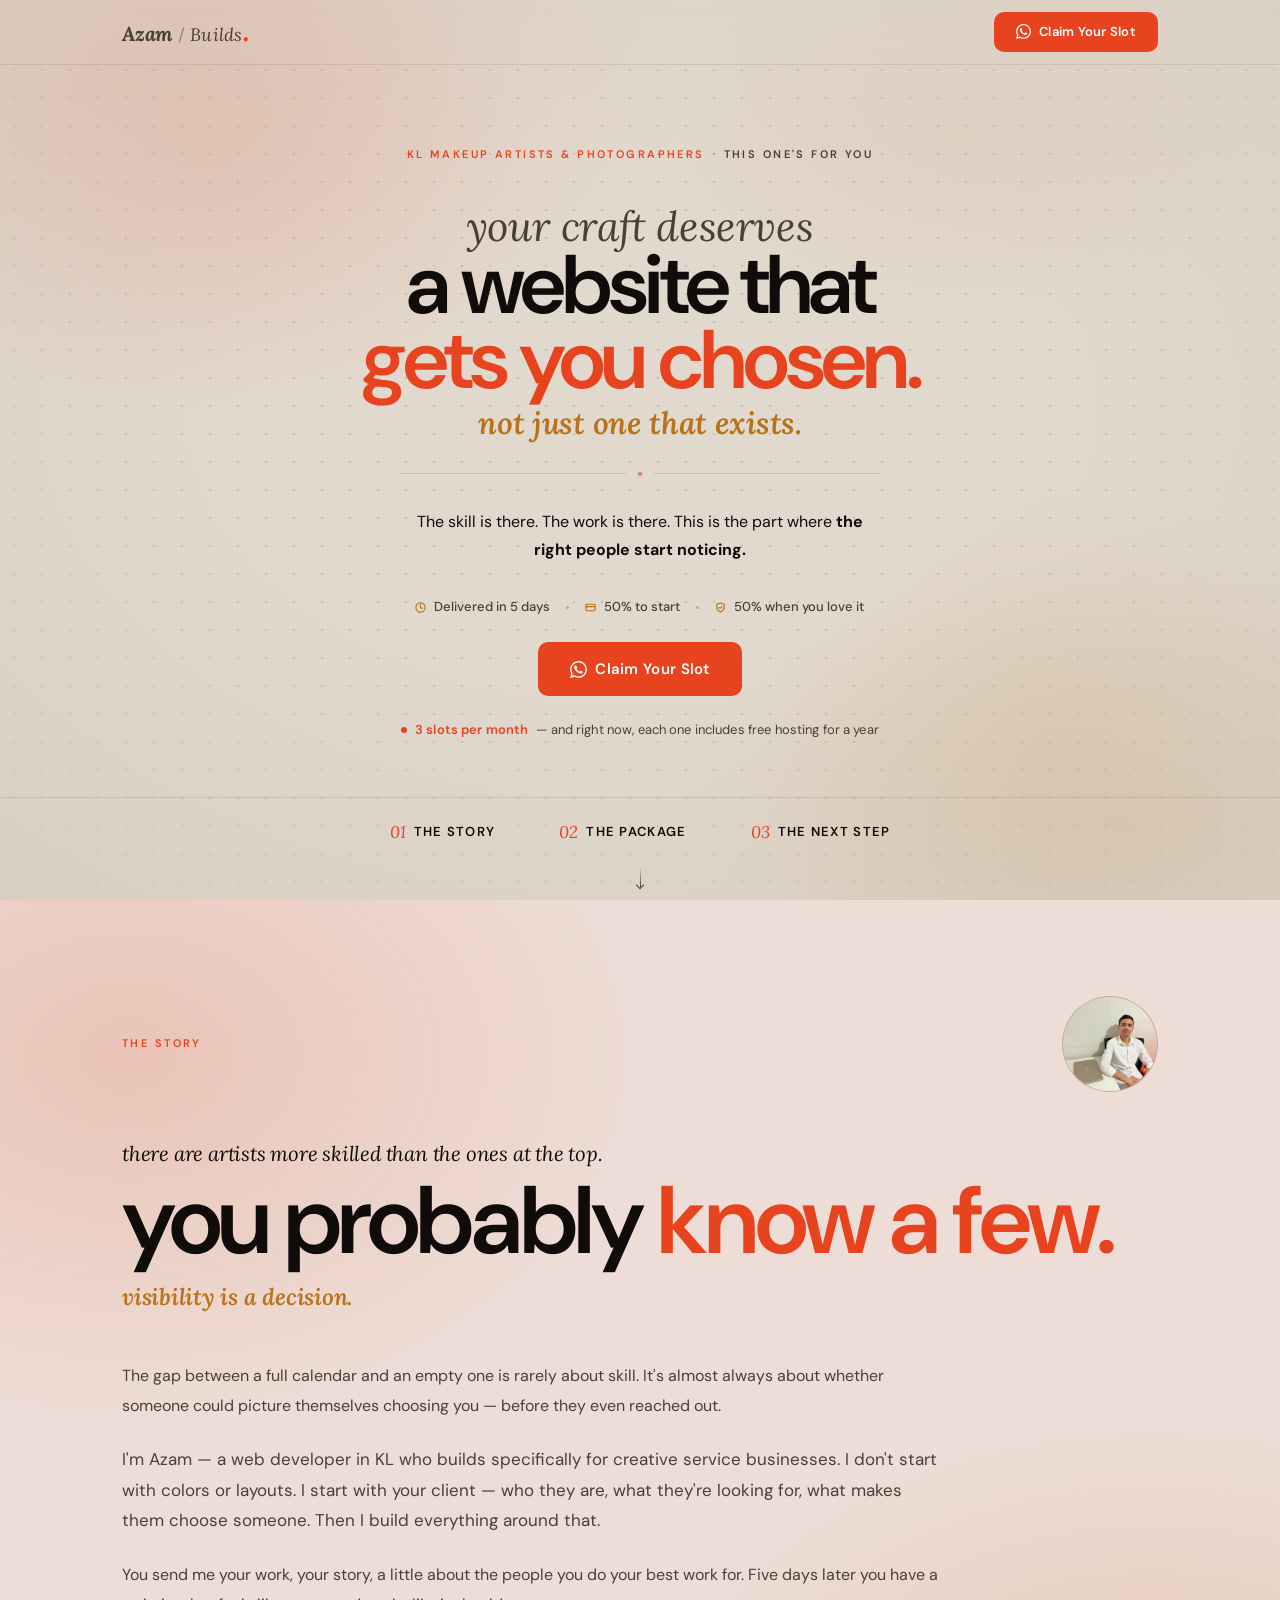
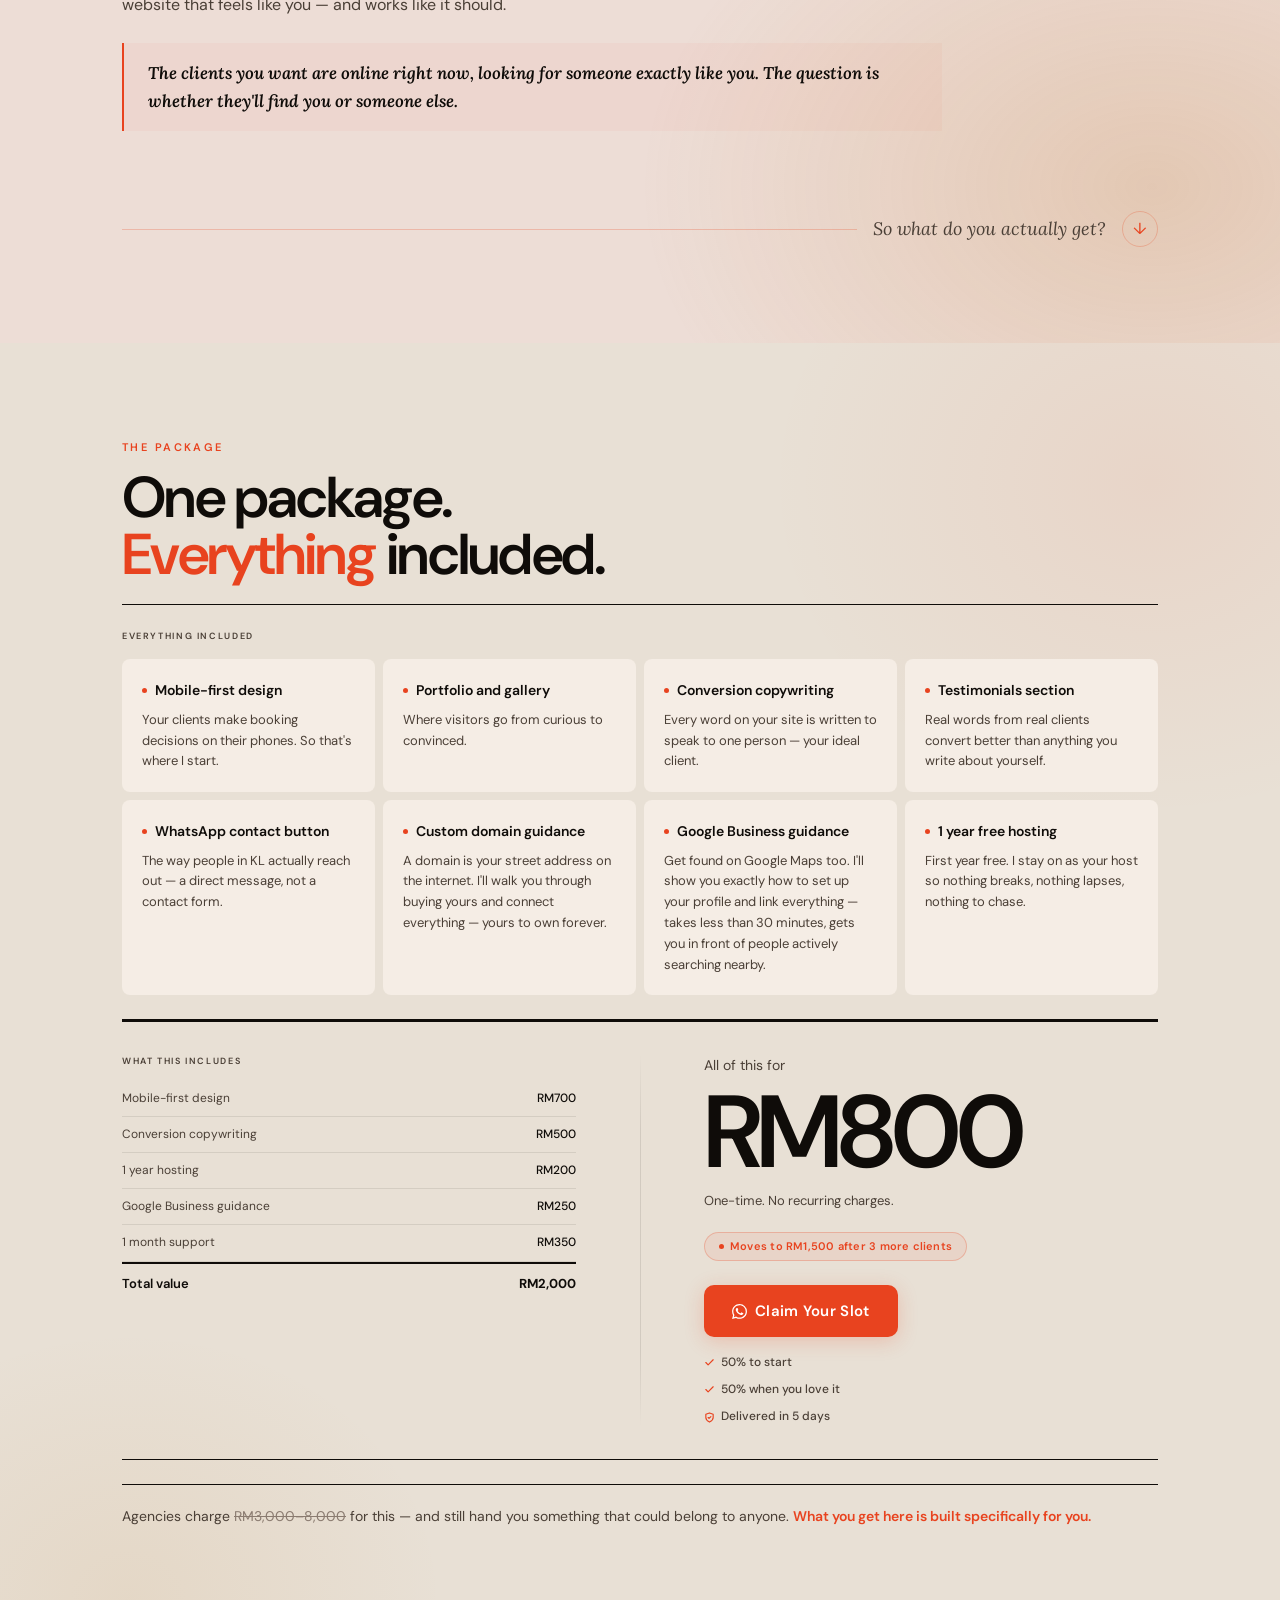
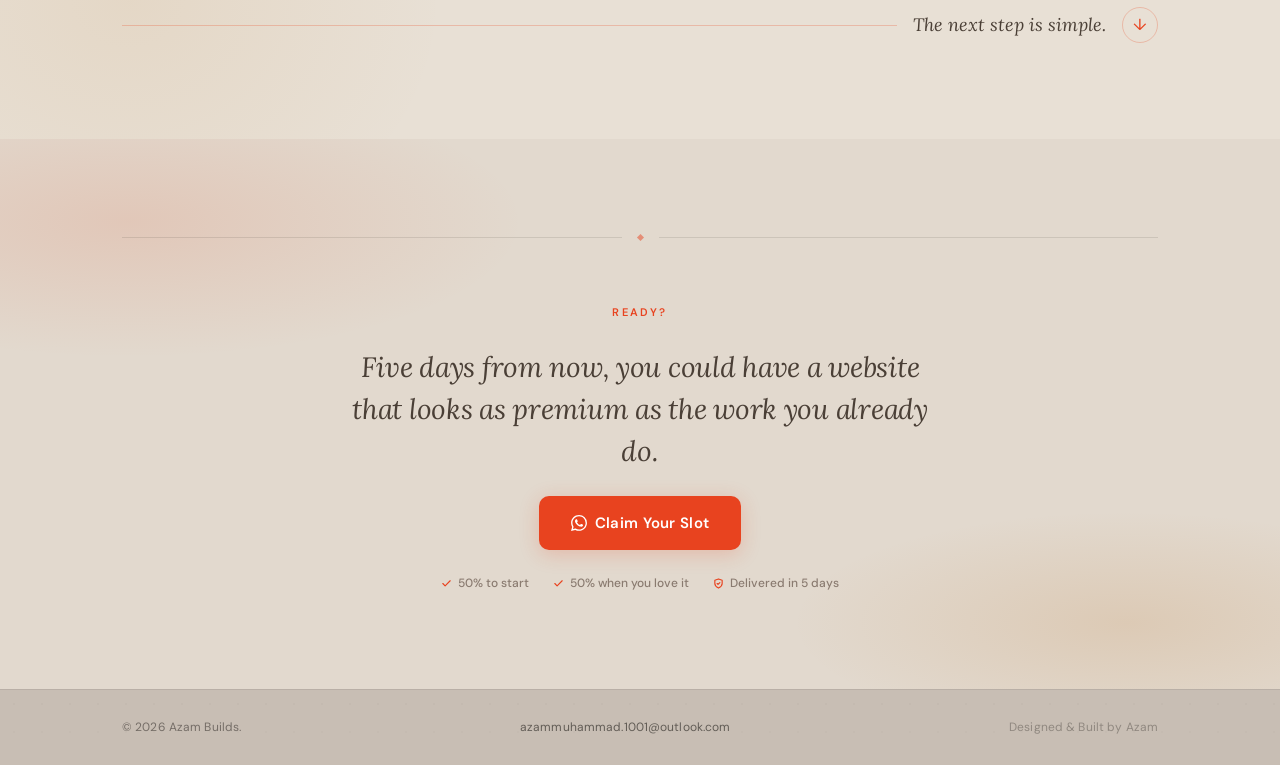
==== commit ca60d97a: "Convert images to webp format" ====
--- a/index.html
+++ b/index.html
@@ -13,9 +13,9 @@
     <meta property="og:title" content="Websites for KL Makeup Artists & Photographers — Azam Builds" />
     <meta property="og:description"
         content="KL-based web developer building websites for makeup artists and photographers that turn visitors into enquiries. Delivered in 5 days from RM800." />
-    <meta property="og:image" content="https://azam-builds.netlify.app/images/og-image.png" />
+    <meta property="og:image" content="https://azam-builds.netlify.app/images/og-image.webp" />
     <meta name="twitter:card" content="summary_large_image" />
-    <meta name="twitter:image" content="https://azam-builds.netlify.app/images/og-image.png" />
+    <meta name="twitter:image" content="https://azam-builds.netlify.app/images/og-image.webp" />
     <link rel="preconnect" href="https://fonts.googleapis.com">
     <link rel="preconnect" href="https://fonts.gstatic.com" crossorigin>
     <link
@@ -188,7 +188,7 @@
                     <div class="about__top">
                         <p class="about__label" id="about-heading">The Story</p>
                         <div class="about__photo" aria-label="Photo of Azam">
-                            <img src="./images/profile_001.jpg" alt="Azam — Web Developer KL" width="96" height="96">
+                            <img src="./images/profile_001.webp" alt="Azam — Web Developer KL" width="96" height="96">
                         </div>
                     </div>
                     <div class="about__headline">
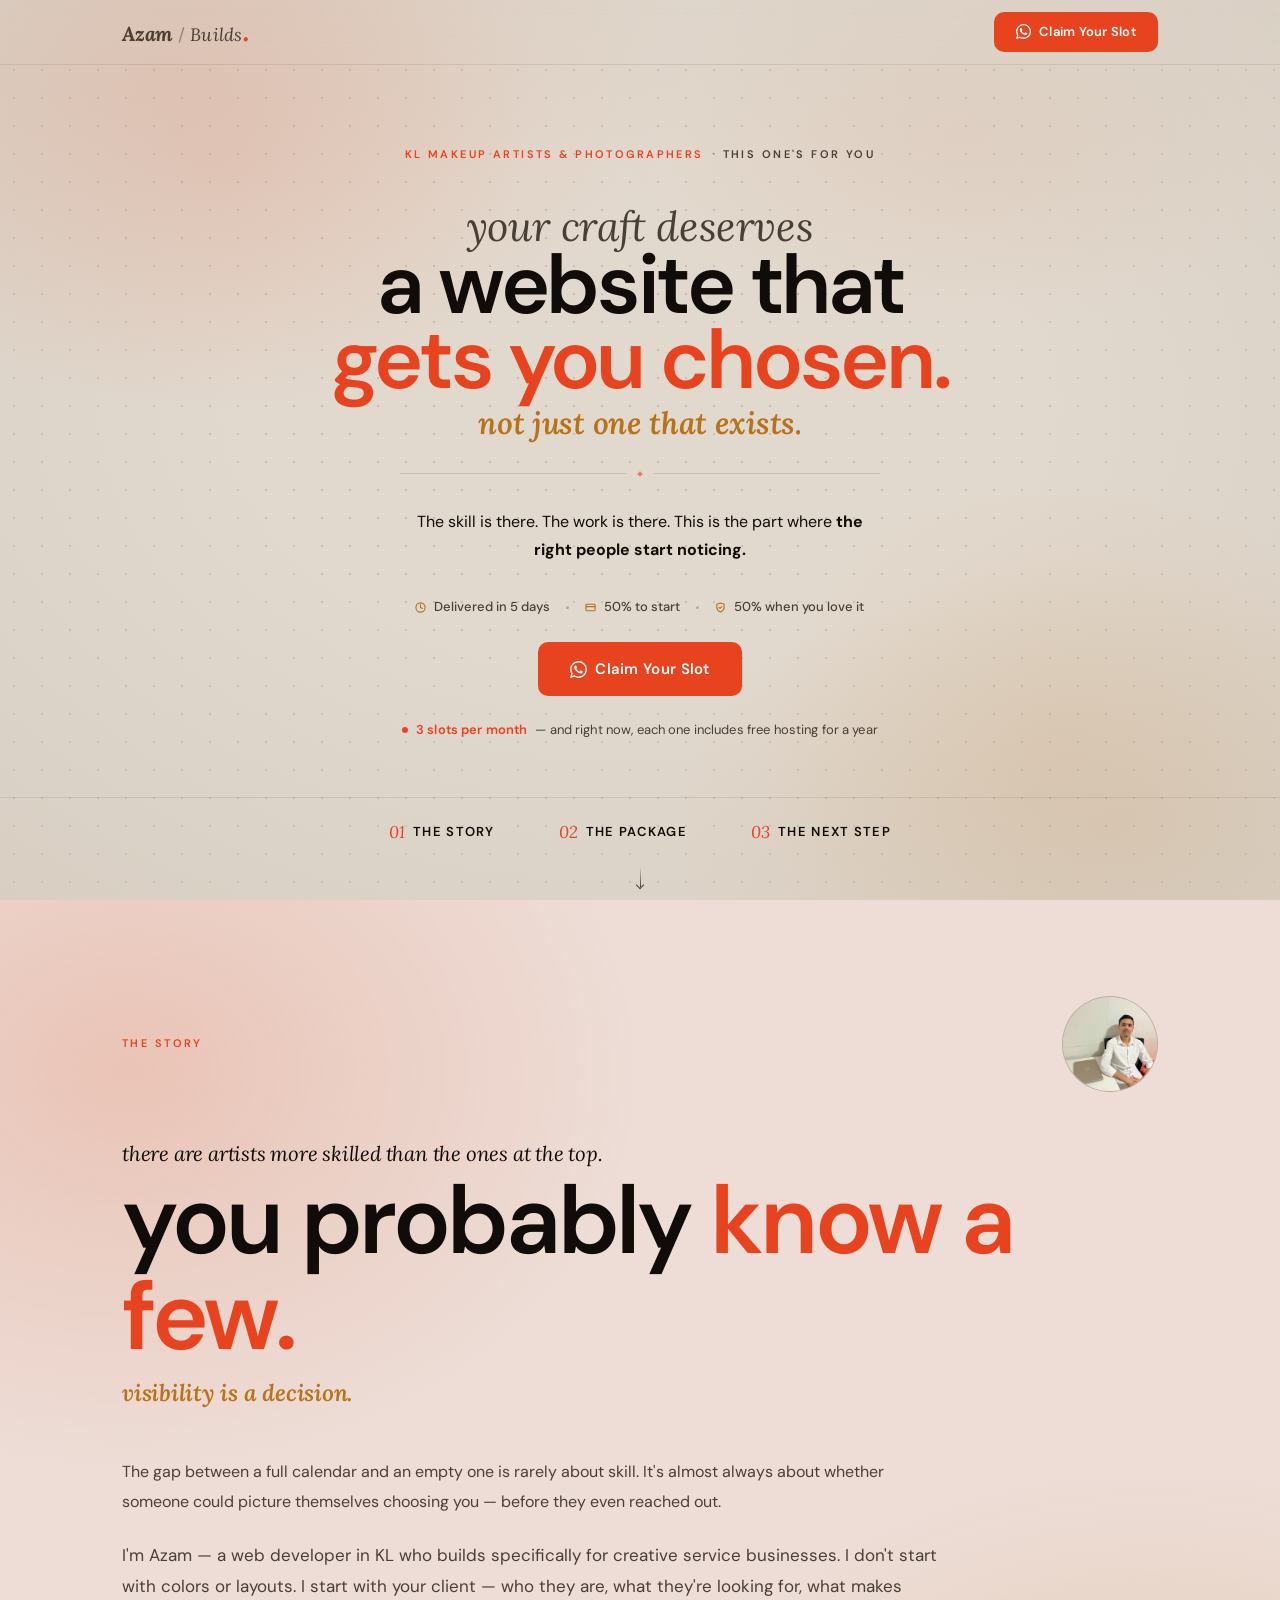
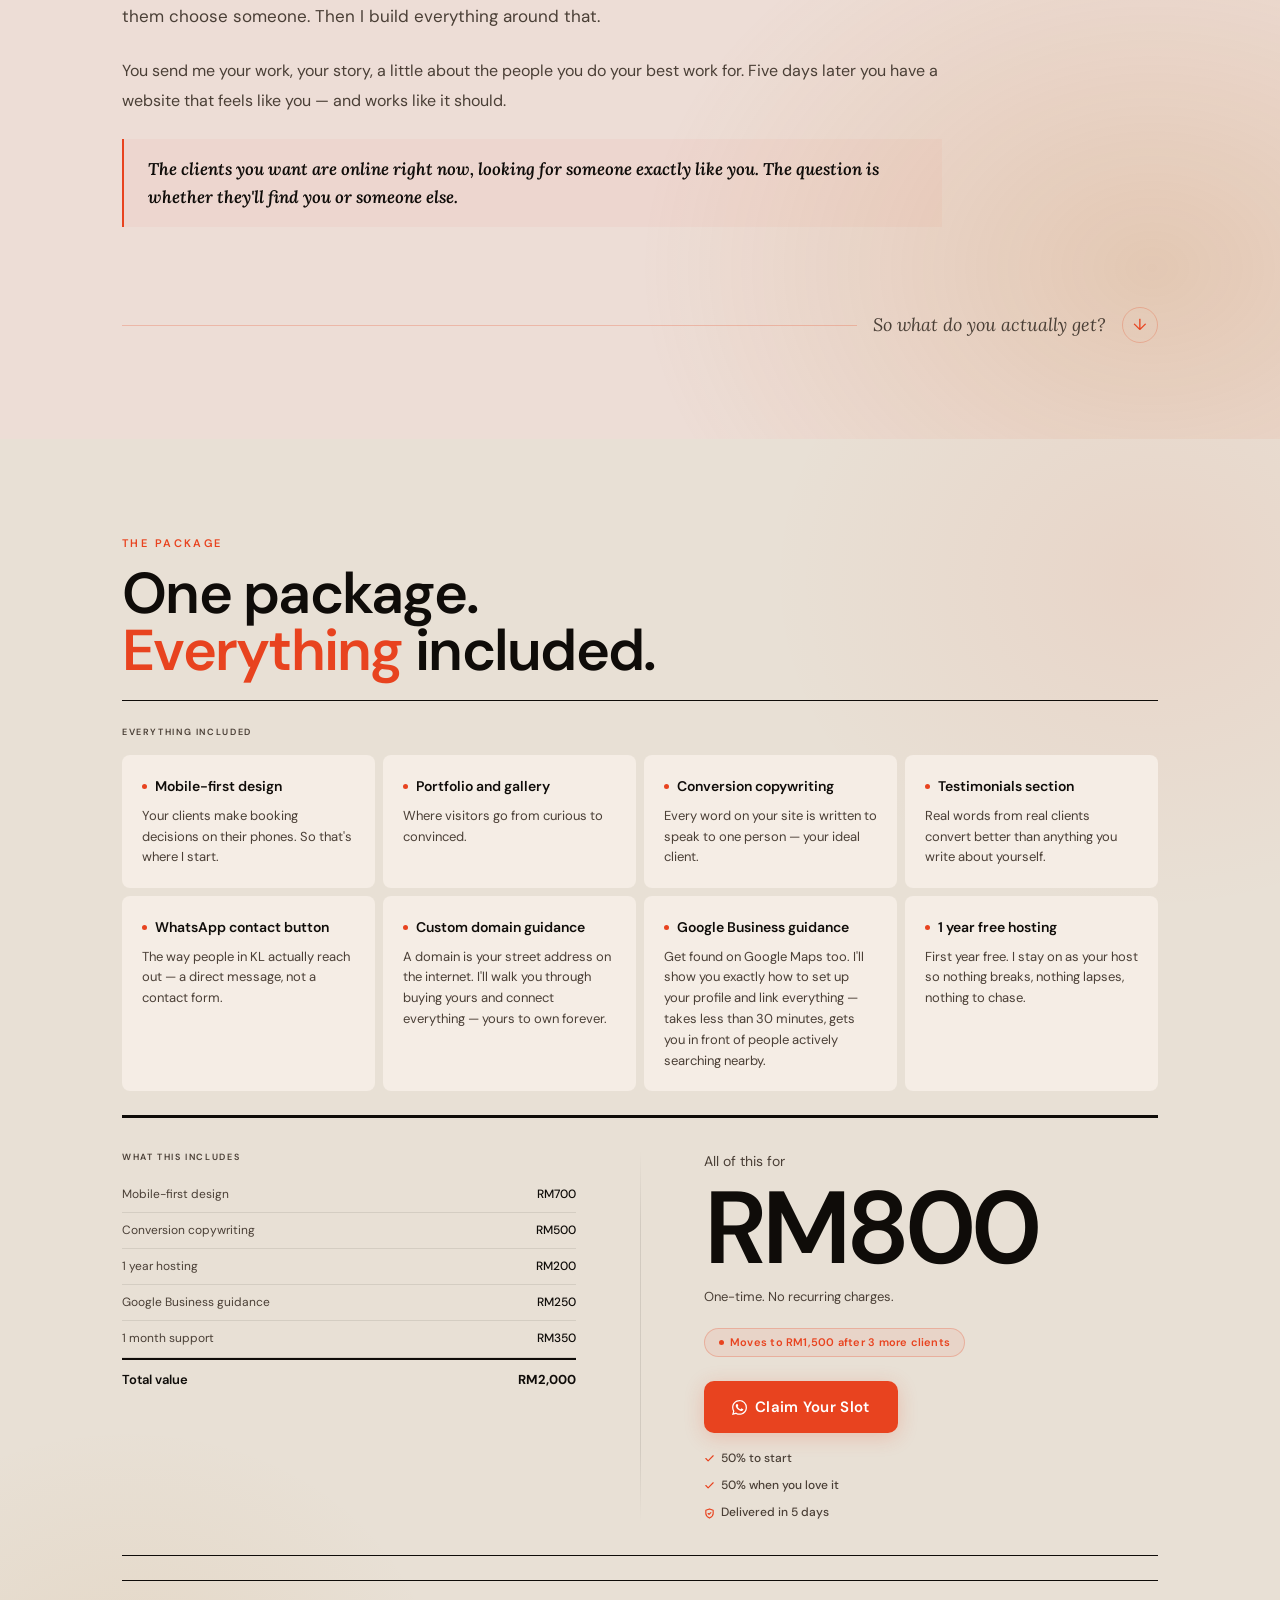
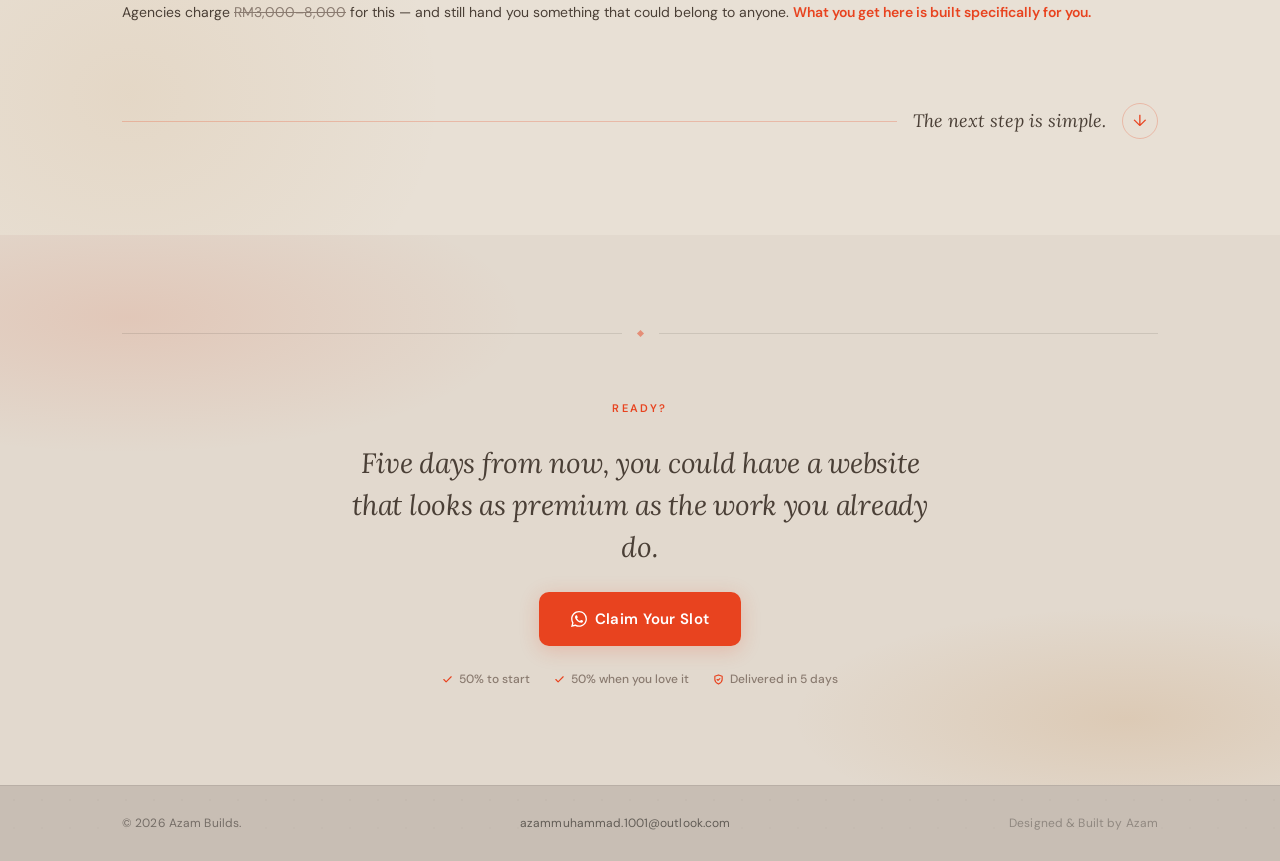
==== commit 9d89fa0a: "Self-host fonts to eliminate Google Fonts external requests" ====
--- a/index.html
+++ b/index.html
@@ -16,16 +16,8 @@
     <meta property="og:image" content="https://azam-builds.netlify.app/images/og-image.webp" />
     <meta name="twitter:card" content="summary_large_image" />
     <meta name="twitter:image" content="https://azam-builds.netlify.app/images/og-image.webp" />
-    <link rel="preconnect" href="https://fonts.googleapis.com">
-    <link rel="preconnect" href="https://fonts.gstatic.com" crossorigin>
-    <link
-        href="https://fonts.googleapis.com/css2?family=Lora:ital,wght@0,400;0,600;0,700;1,400;1,600;1,700&family=DM+Sans:ital,opsz,wght@0,9..40,300..700;1,9..40,300..700&display=swap"
-        rel="stylesheet" media="print" onload="this.media='all'">
-    <noscript>
-        <link
-            href="https://fonts.googleapis.com/css2?family=Lora:ital,wght@0,400;0,600;0,700;1,400;1,600;1,700&family=DM+Sans:ital,opsz,wght@0,9..40,300..700;1,9..40,300..700&display=swap"
-            rel="stylesheet">
-    </noscript>
+    <link rel="preload" href="./fonts/dm-sans-v17-latin/dm-sans-v17-latin-700.woff2" as="font" type="font/woff2" crossorigin>
+    <link rel="preload" href="./fonts/lora-v37-latin/lora-v37-latin-700italic.woff2" as="font" type="font/woff2" crossorigin>
     <link rel="stylesheet" href="./style.css">
     <script type="application/ld+json">
 {
--- a/style.css
+++ b/style.css
@@ -1,3 +1,98 @@
+/* Lora */
+@font-face {
+  font-family: 'Lora';
+  src: url('./fonts/lora-v37-latin/lora-v37-latin-regular.woff2') format('woff2');
+  font-weight: 400;
+  font-style: normal;
+  font-display: swap;
+}
+@font-face {
+  font-family: 'Lora';
+  src: url('./fonts/lora-v37-latin/lora-v37-latin-italic.woff2') format('woff2');
+  font-weight: 400;
+  font-style: italic;
+  font-display: swap;
+}
+@font-face {
+  font-family: 'Lora';
+  src: url('./fonts/lora-v37-latin/lora-v37-latin-600.woff2') format('woff2');
+  font-weight: 600;
+  font-style: normal;
+  font-display: swap;
+}
+@font-face {
+  font-family: 'Lora';
+  src: url('./fonts/lora-v37-latin/lora-v37-latin-600italic.woff2') format('woff2');
+  font-weight: 600;
+  font-style: italic;
+  font-display: swap;
+}
+@font-face {
+  font-family: 'Lora';
+  src: url('./fonts/lora-v37-latin/lora-v37-latin-700.woff2') format('woff2');
+  font-weight: 700;
+  font-style: normal;
+  font-display: swap;
+}
+@font-face {
+  font-family: 'Lora';
+  src: url('./fonts/lora-v37-latin/lora-v37-latin-700italic.woff2') format('woff2');
+  font-weight: 700;
+  font-style: italic;
+  font-display: swap;
+}
+
+/* DM Sans */
+@font-face {
+  font-family: 'DM Sans';
+  src: url('./fonts/dm-sans-v17-latin/dm-sans-v17-latin-300.woff2') format('woff2');
+  font-weight: 300;
+  font-style: normal;
+  font-display: swap;
+}
+@font-face {
+  font-family: 'DM Sans';
+  src: url('./fonts/dm-sans-v17-latin/dm-sans-v17-latin-300italic.woff2') format('woff2');
+  font-weight: 300;
+  font-style: italic;
+  font-display: swap;
+}
+@font-face {
+  font-family: 'DM Sans';
+  src: url('./fonts/dm-sans-v17-latin/dm-sans-v17-latin-regular.woff2') format('woff2');
+  font-weight: 400;
+  font-style: normal;
+  font-display: swap;
+}
+@font-face {
+  font-family: 'DM Sans';
+  src: url('./fonts/dm-sans-v17-latin/dm-sans-v17-latin-italic.woff2') format('woff2');
+  font-weight: 400;
+  font-style: italic;
+  font-display: swap;
+}
+@font-face {
+  font-family: 'DM Sans';
+  src: url('./fonts/dm-sans-v17-latin/dm-sans-v17-latin-500.woff2') format('woff2');
+  font-weight: 500;
+  font-style: normal;
+  font-display: swap;
+}
+@font-face {
+  font-family: 'DM Sans';
+  src: url('./fonts/dm-sans-v17-latin/dm-sans-v17-latin-600.woff2') format('woff2');
+  font-weight: 600;
+  font-style: normal;
+  font-display: swap;
+}
+@font-face {
+  font-family: 'DM Sans';
+  src: url('./fonts/dm-sans-v17-latin/dm-sans-v17-latin-700.woff2') format('woff2');
+  font-weight: 700;
+  font-style: normal;
+  font-display: swap;
+}
+
 *, *::before, *::after {
   margin: 0;
   padding: 0;
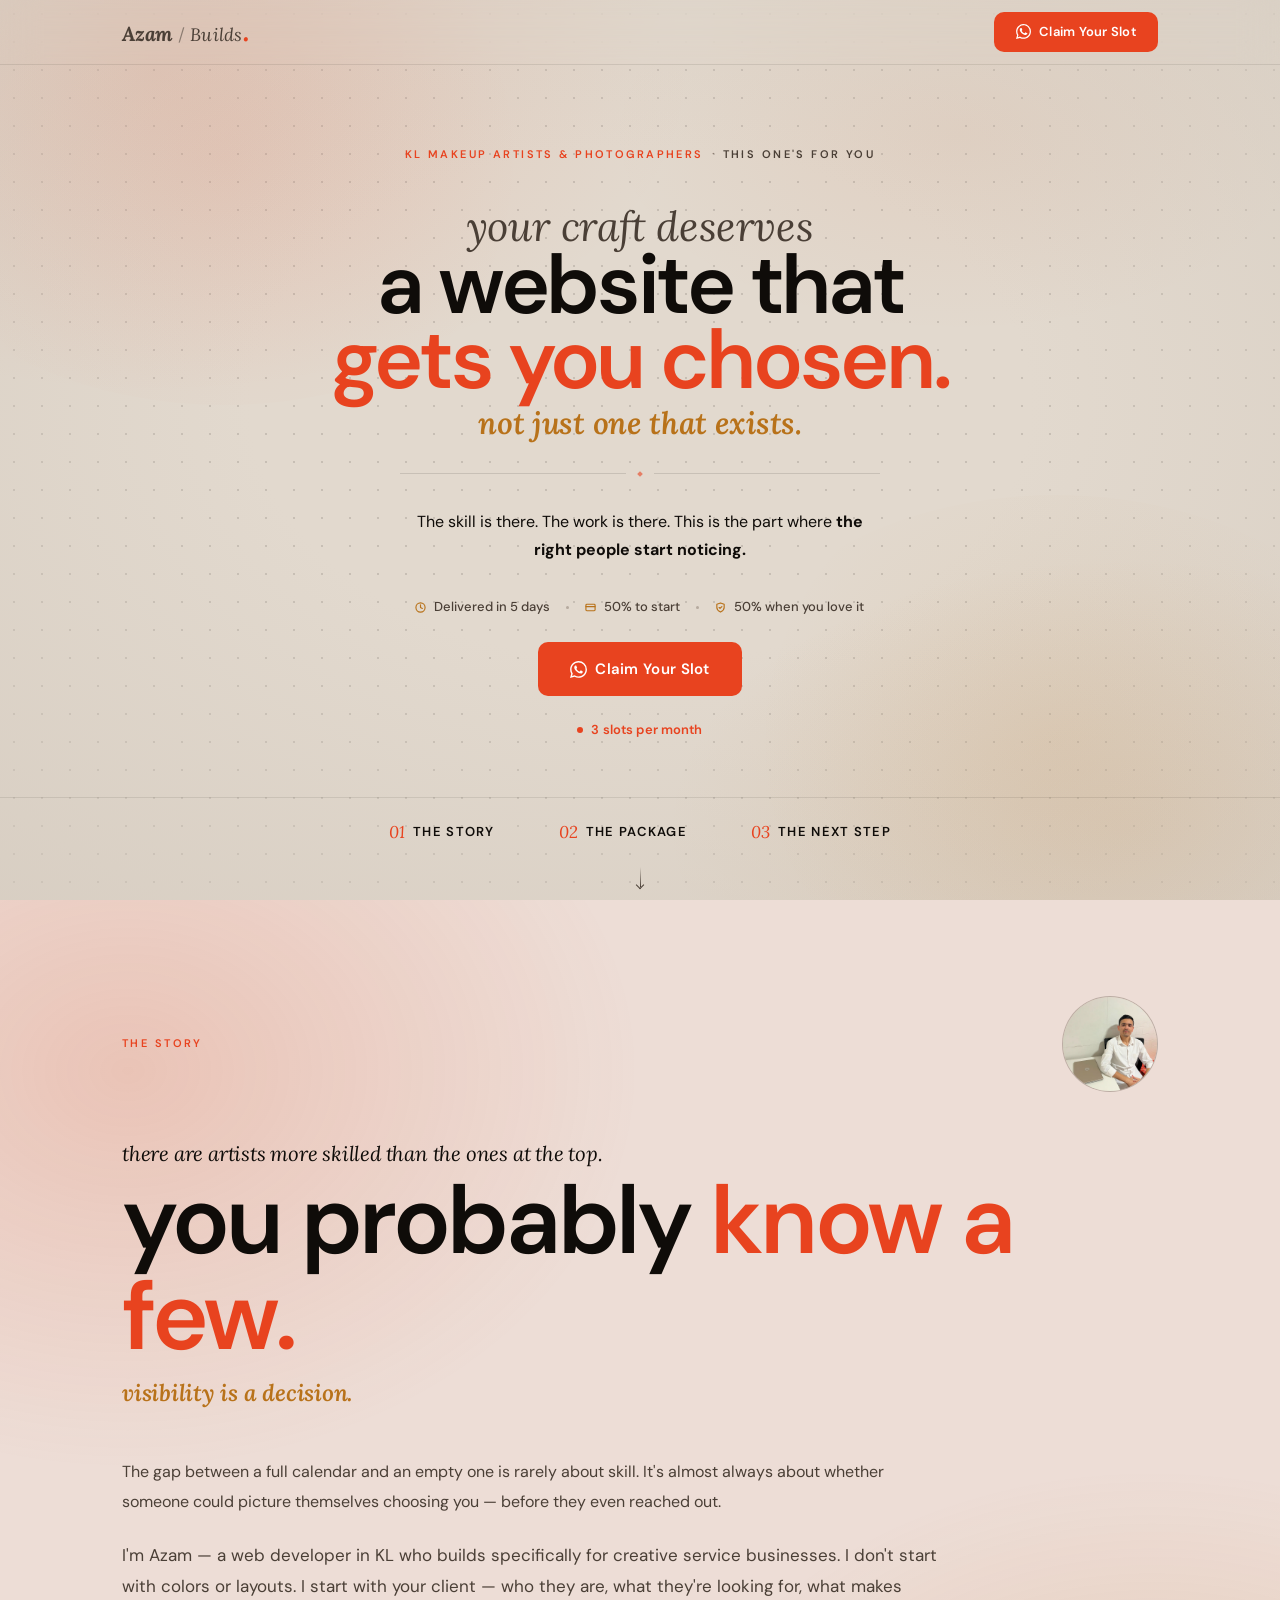
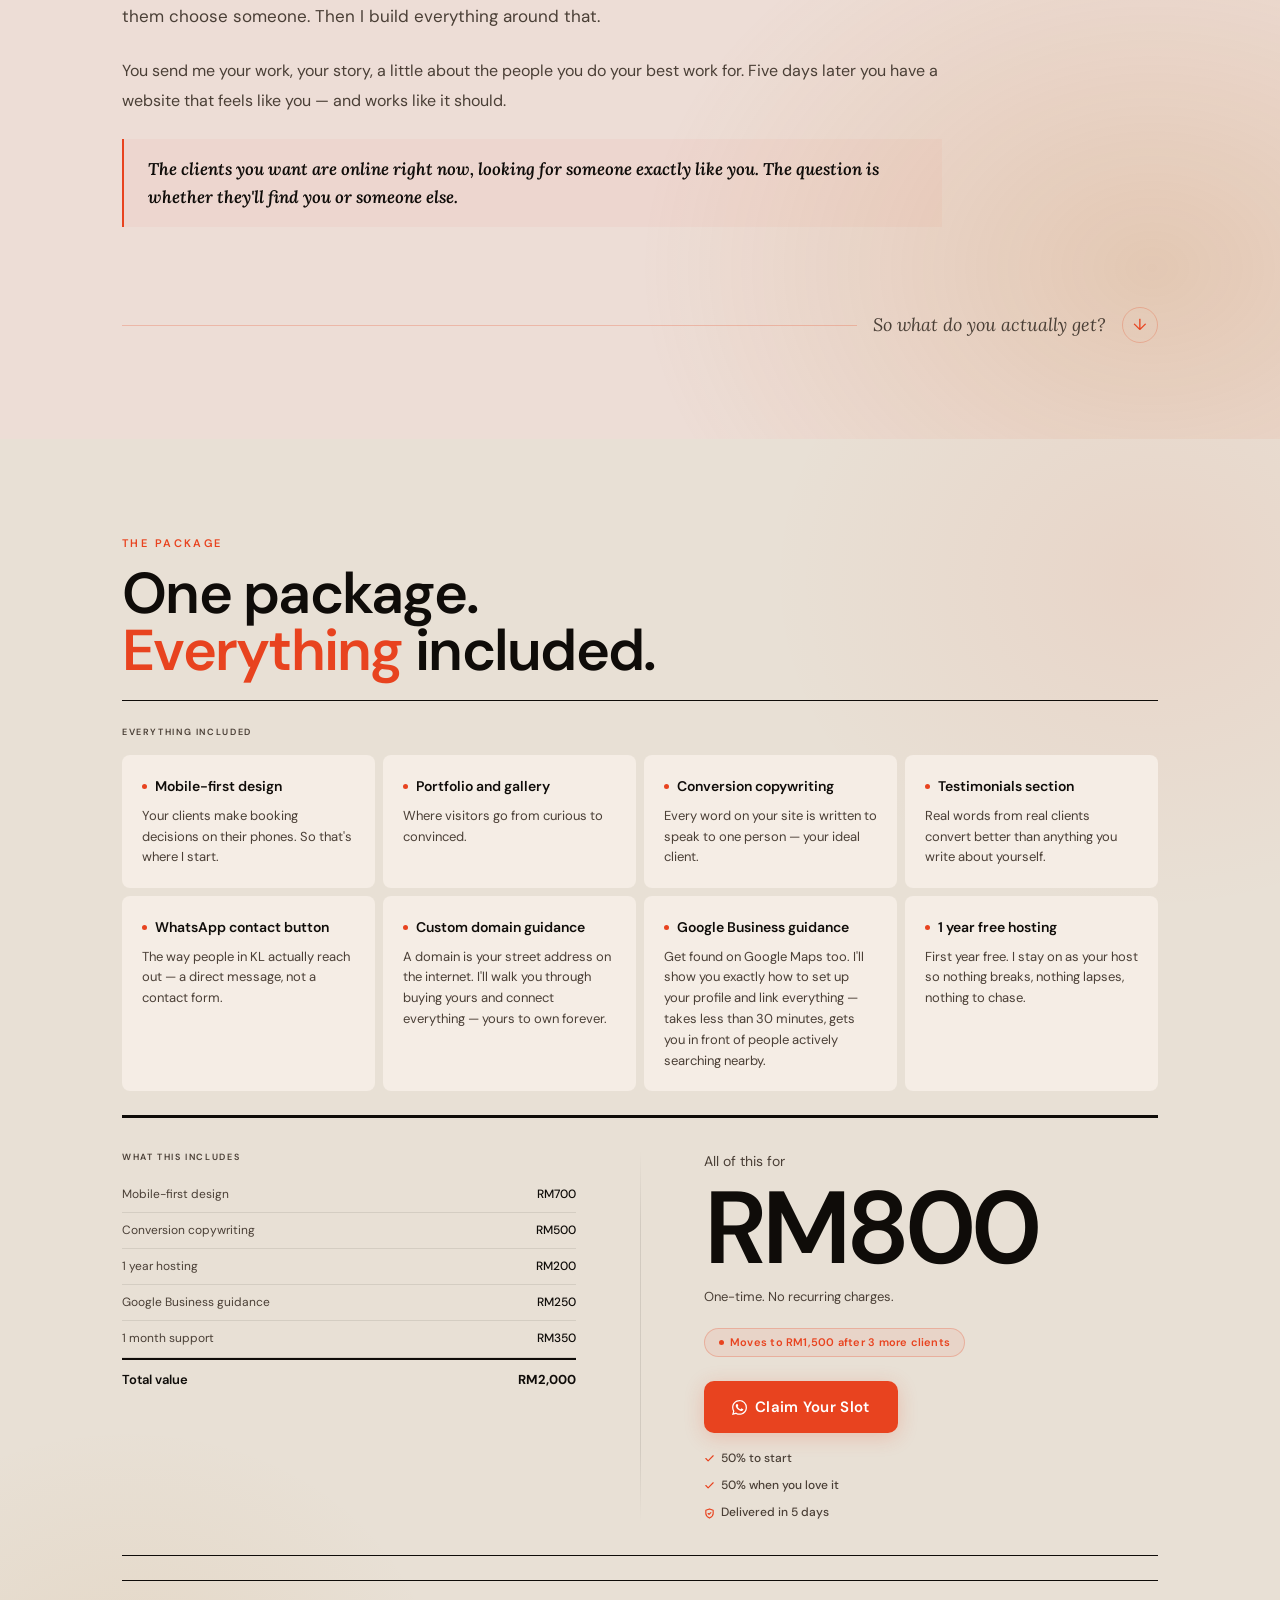
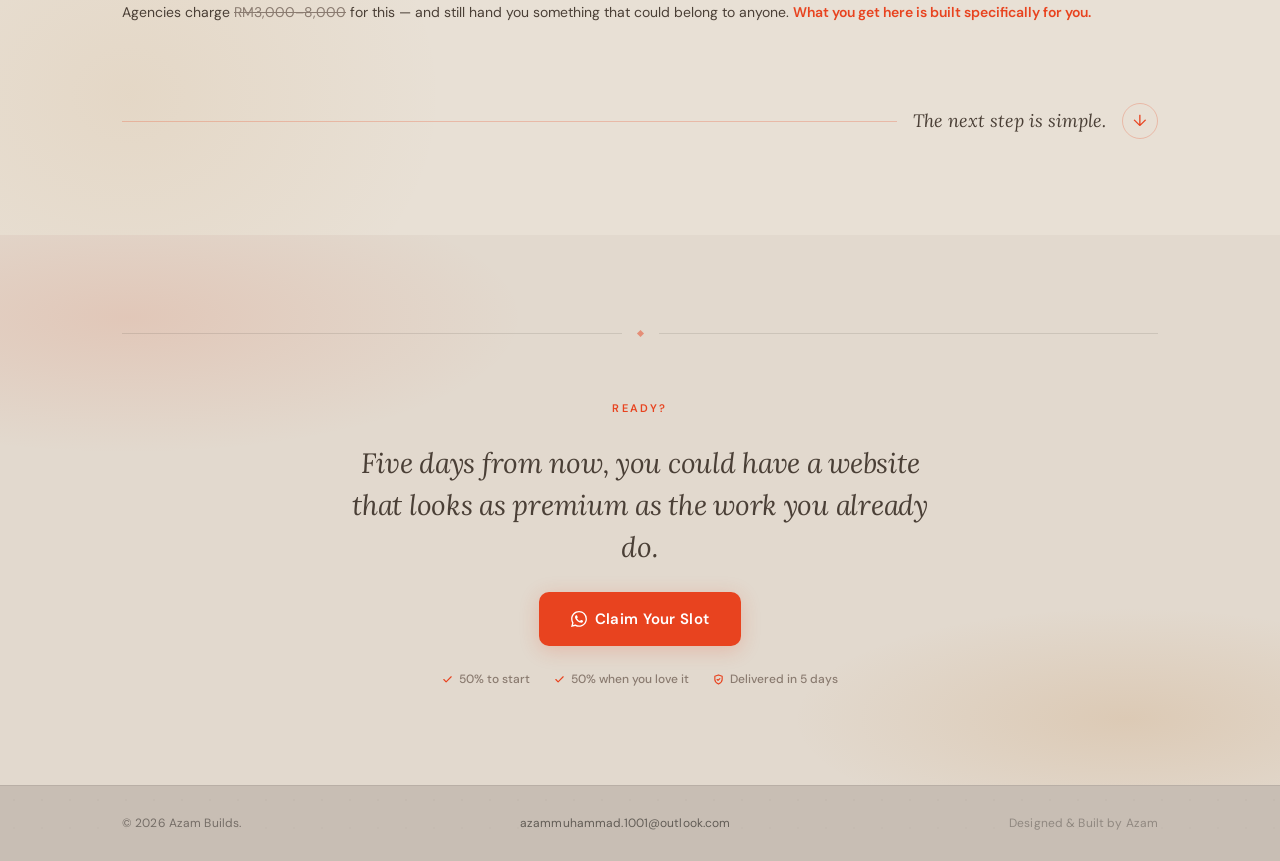
==== commit 17c8e517: "Remove line of text from scarcity" ====
--- a/index.html
+++ b/index.html
@@ -141,8 +141,7 @@
                         </a>
                         <p class="hero__scarcity">
                             <span class="hero__scarcity-pulse" aria-hidden="true"></span>
-                            <strong>3 slots per month</strong> — and right now, each one includes free hosting for a
-                            year
+                            <strong>3 slots per month</strong>
                         </p>
                     </div>
                 </div>
